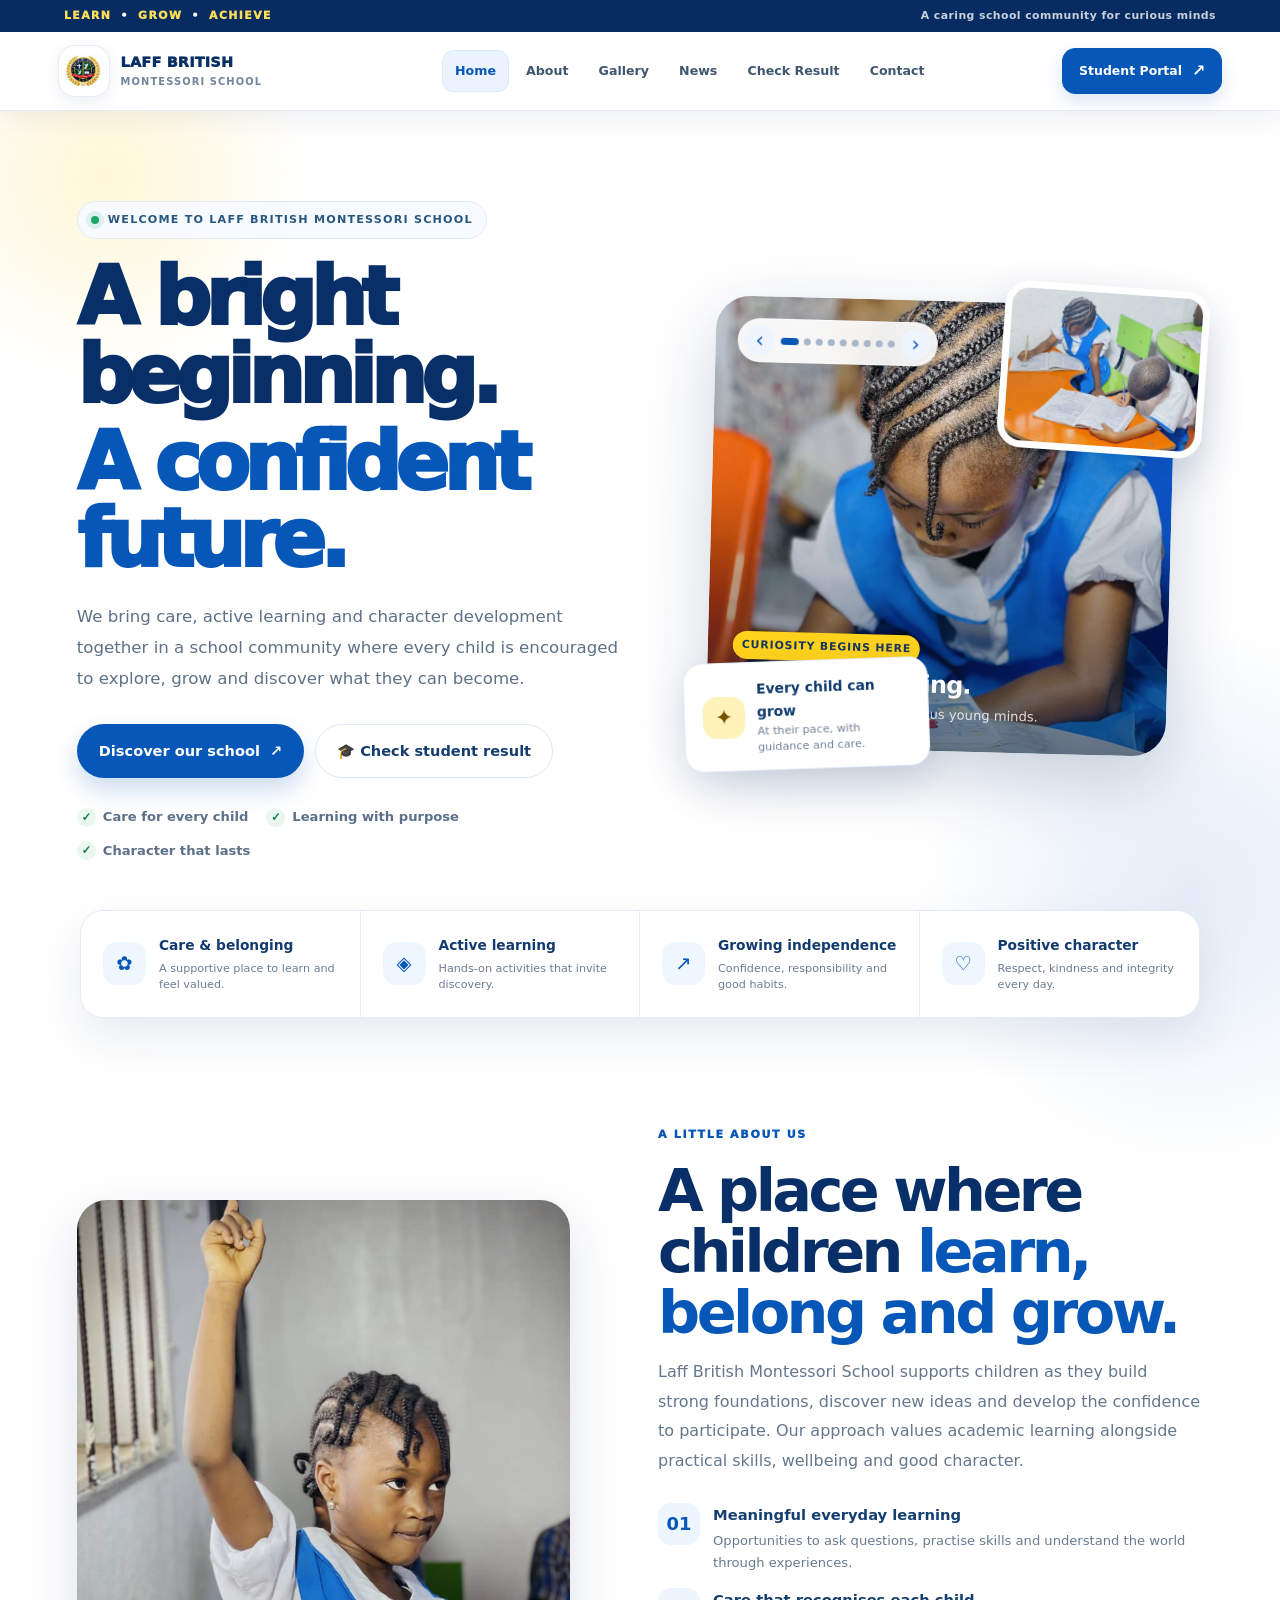
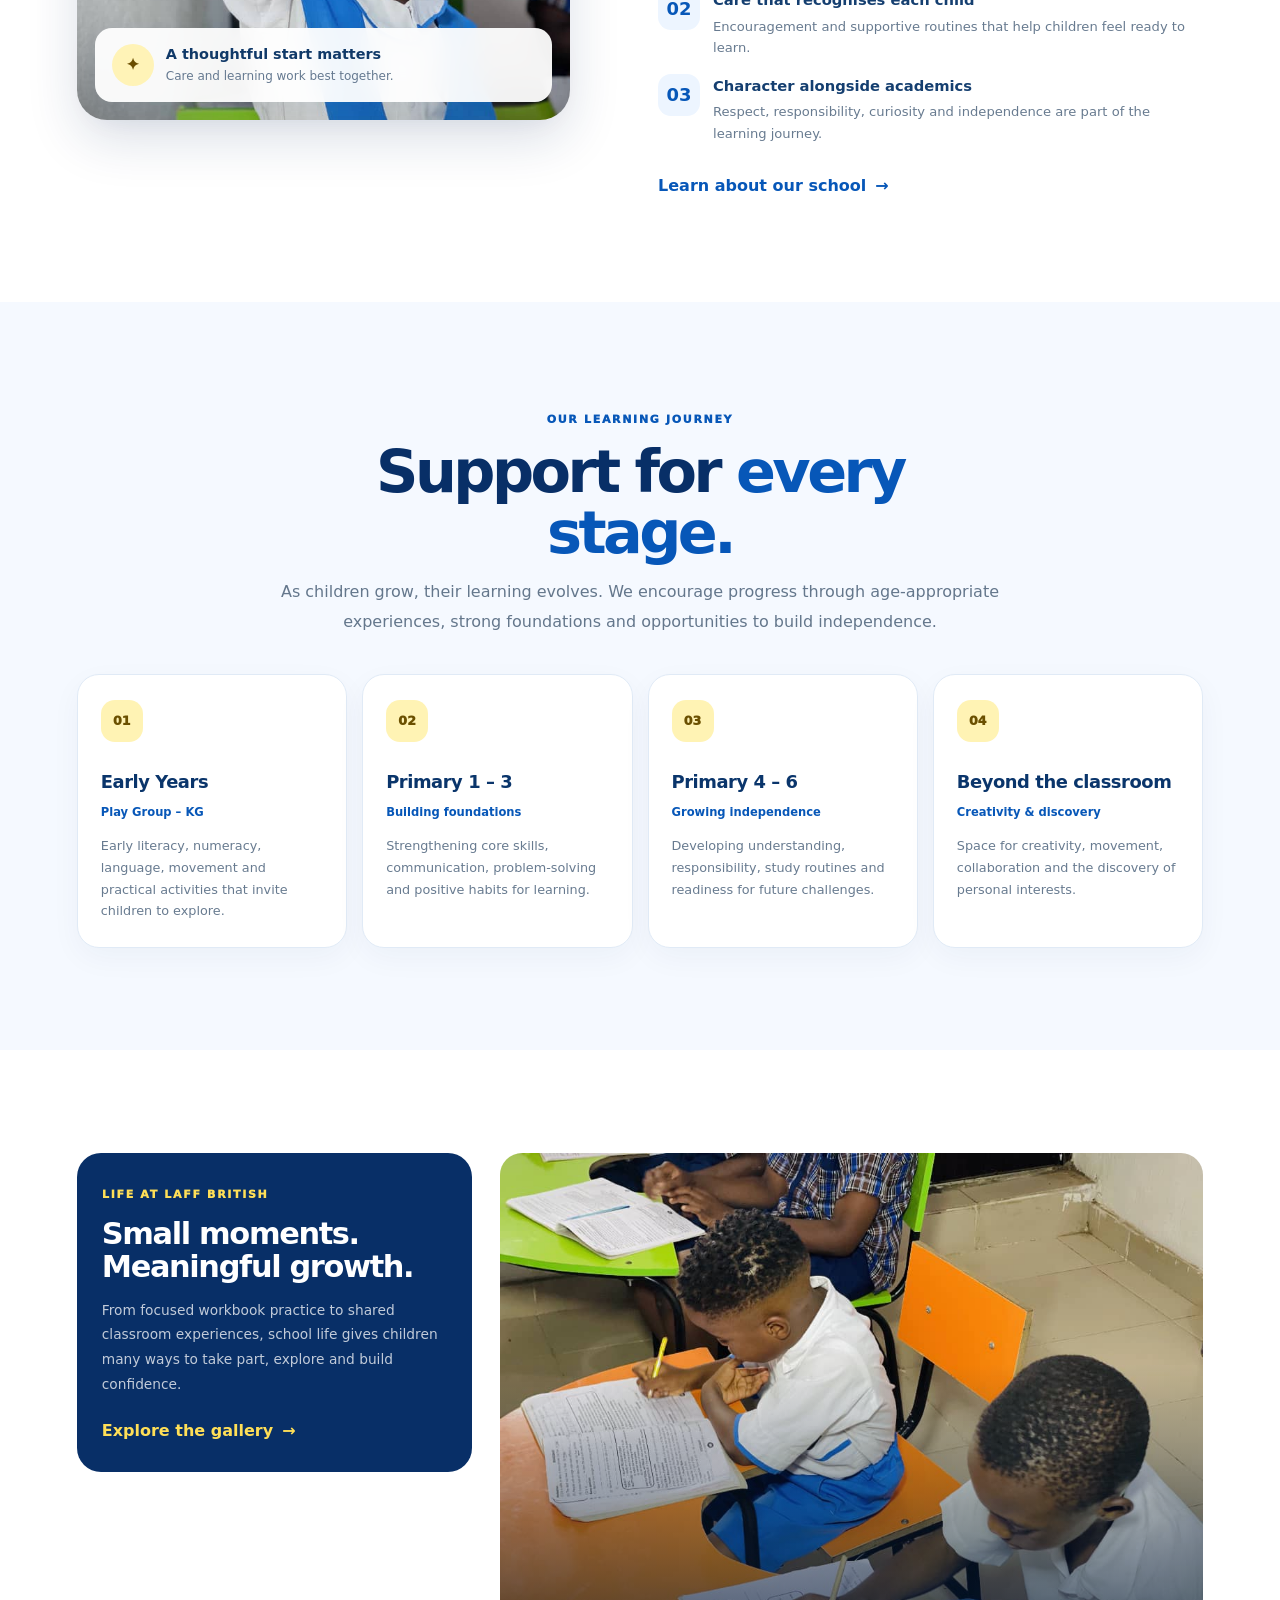
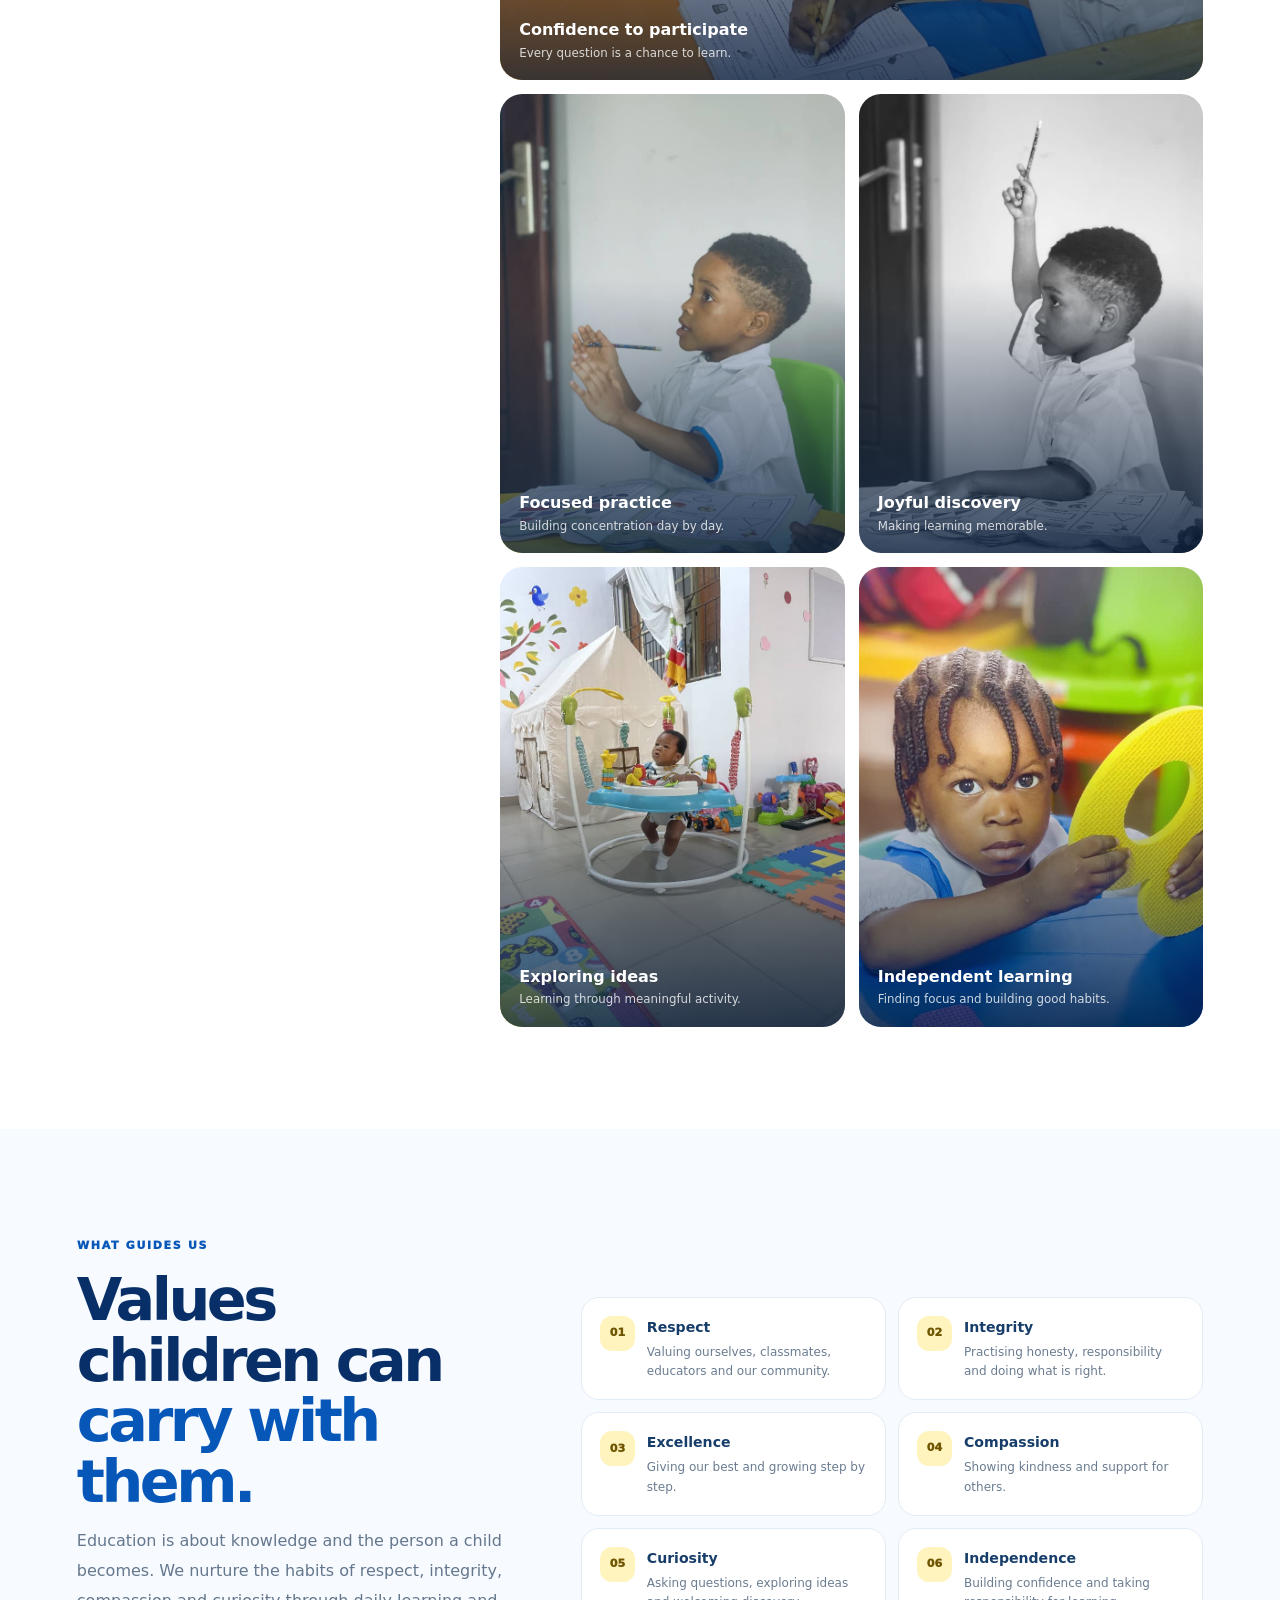
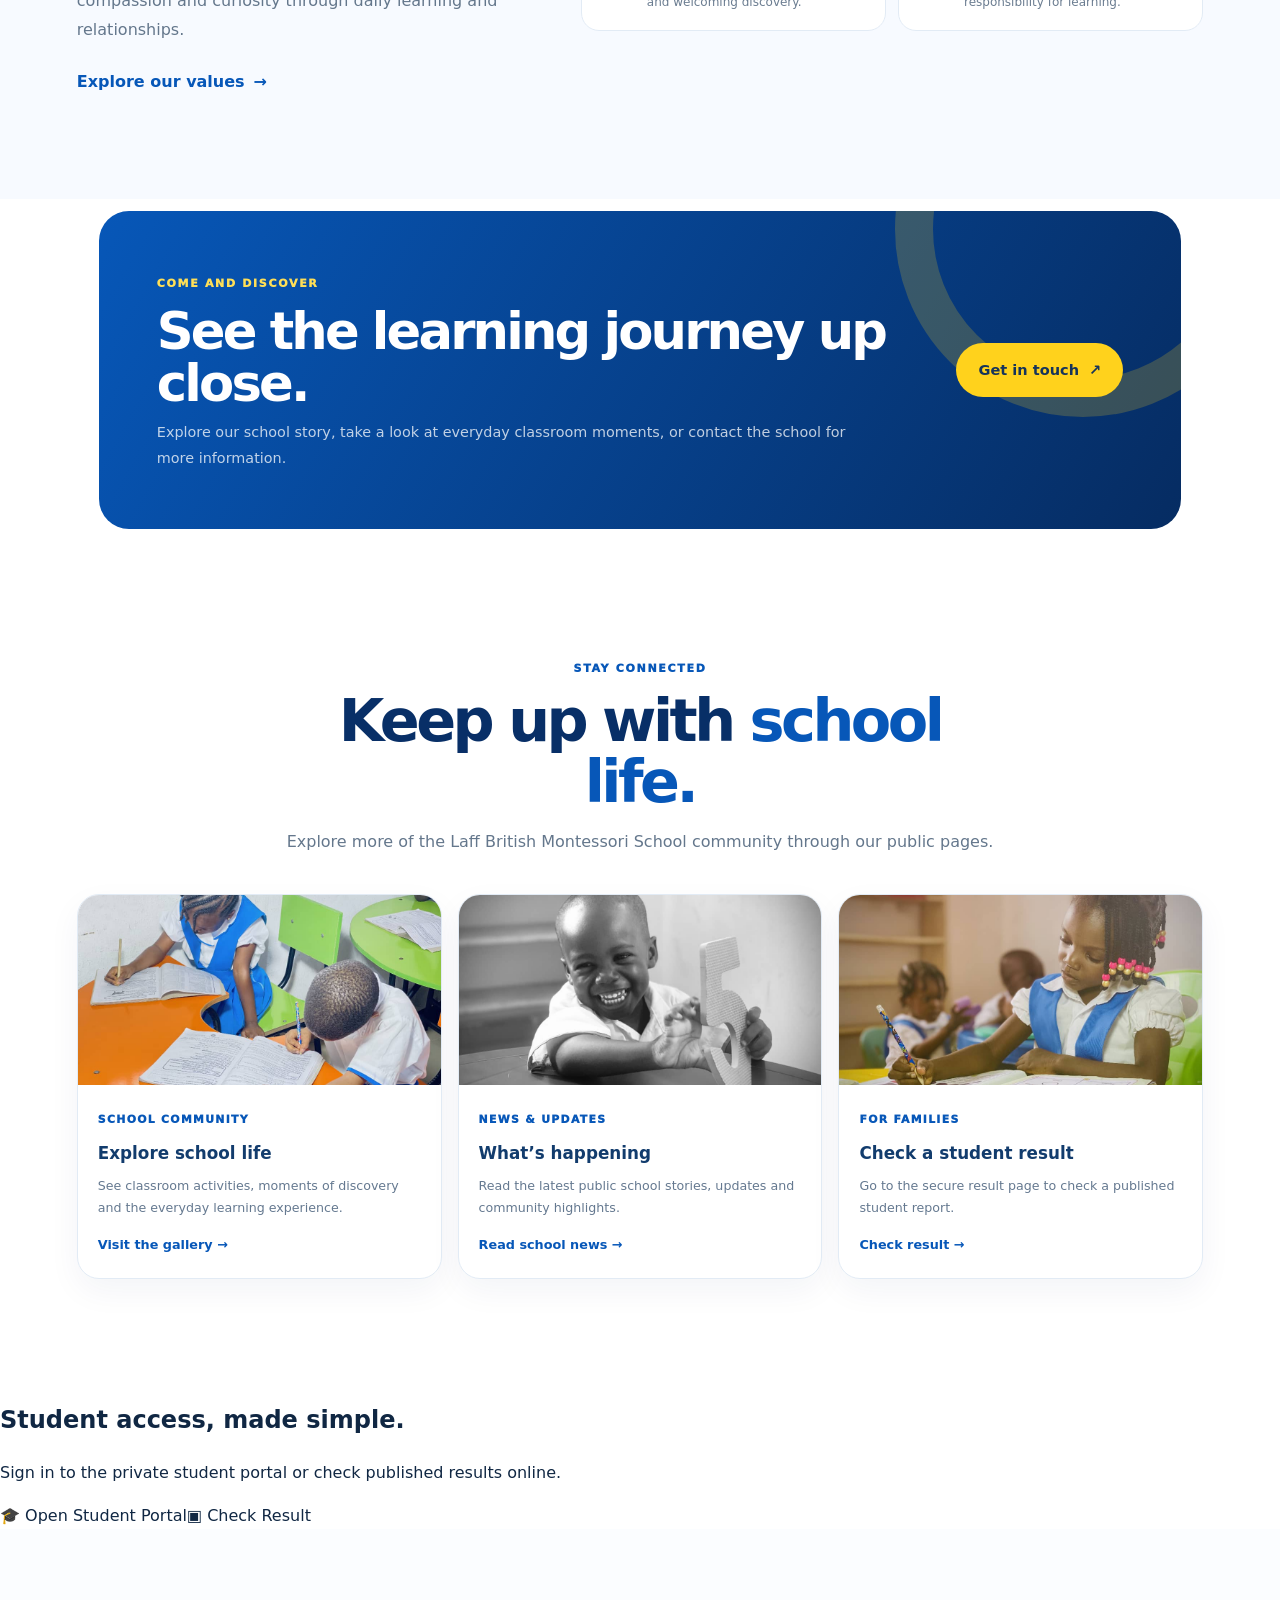
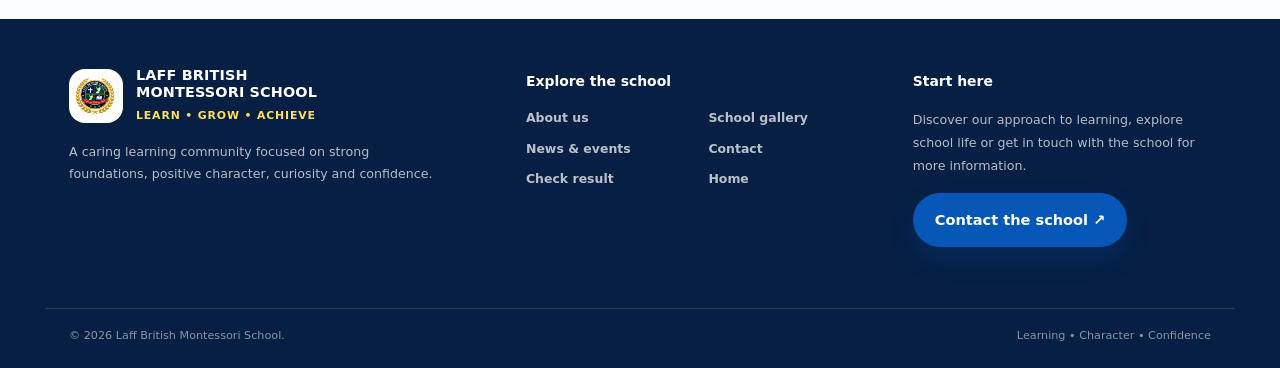
==== index.html @ 3eff1df5 "Refresh shared app cache for corrected student portal" ====
<!doctype html>
<html lang="en">
<head>
<meta charset="utf-8"><meta name="viewport" content="width=device-width,initial-scale=1">
<meta name="google-site-verification" content="RRirr8X4M1Xpte5Txh0q9OwZBIXCrxQshaDIQvreg_M" />
<meta name="description" content="Official website of Laff British Montessori School — a caring Montessori school community focused on learning, character, confidence and excellence.">
<meta name="robots" content="index,follow">
<meta name="author" content="Laff British Montessori School">
<link rel="canonical" href="https://laffbritishmontessorischool.com/">
<meta property="og:type" content="website">
<meta property="og:site_name" content="Laff British Montessori School">
<meta property="og:title" content="Laff British Montessori School | Learning, Character & Confidence">
<meta property="og:description" content="Official website of Laff British Montessori School — a caring Montessori school community focused on learning, character, confidence and excellence.">
<meta property="og:url" content="https://laffbritishmontessorischool.com/">
<meta property="og:image" content="https://laffbritishmontessorischool.com/assets/school-logo.svg">
<meta property="og:locale" content="en_NG">
<meta name="twitter:card" content="summary">
<meta name="twitter:title" content="Laff British Montessori School | Learning, Character & Confidence">
<meta name="twitter:description" content="Official website of Laff British Montessori School — a caring Montessori school community focused on learning, character, confidence and excellence.">
<meta name="twitter:image" content="https://laffbritishmontessorischool.com/assets/school-logo.svg">
<script type="application/ld+json">{"@context":"https://schema.org","@type":"WebSite","name":"Laff British Montessori School | Learning, Character & Confidence","url":"https://laffbritishmontessorischool.com/","description":"Official website of Laff British Montessori School — a caring Montessori school community focused on learning, character, confidence and excellence.","isPartOf":{"@type":"WebSite","name":"Laff British Montessori School","url":"https://laffbritishmontessorischool.com/"},"potentialAction":{"@type":"SearchAction","target":"https://laffbritishmontessorischool.com/result/","query-input":"required name=search_term_string"}}</script>
<script src="assets/seo.js?v=local-school-logo-portal-url-20261026" defer></script>

<title>LAFF | Laff British Montessori School</title>
<link rel="icon" href="/assets/school-logo.svg">
<link rel="stylesheet" href="assets/styles.css">
<link rel="stylesheet" href="assets/frontend-refresh.css?v=7">
<script src="/assets/home-hero-slider.js?v=1" defer></script>
</head>
<body>
<div id="site-loader" class="site-loader" aria-live="polite"><div class="loader-card"><div class="logo-loader"><img src="/assets/school-logo.svg" alt="Laff British Montessori School logo"></div><div class="draw-loader"><span></span><span></span><span></span></div><h2>Welcome to Laff British</h2><p id="loader-text">Preparing the school experience…</p><div class="loader-progress"><span></span></div></div></div>
<div class="school-topline"><span>LEARN <i>•</i> GROW <i>•</i> ACHIEVE</span><span>A caring school community for curious minds</span></div>

<main class="front-page">
  <section class="front-hero">
    <div class="front-hero-copy reveal">
      <span class="front-eyebrow">Welcome to Laff British Montessori School</span>
      <h1>A bright beginning.<em>A confident future.</em></h1>
      <p>We bring care, active learning and character development together in a school community where every child is encouraged to explore, grow and discover what they can become.</p>
      <div class="front-hero-actions"><a class="front-btn front-btn-primary" href="/about/">Discover our school <span aria-hidden="true">↗</span></a><a class="front-btn front-btn-light" href="/result/">🎓 Check student result</a></div>
      <div class="front-hero-note"><span>Care for every child</span><span>Learning with purpose</span><span>Character that lasts</span></div>
    </div>
    <div class="front-hero-art reveal" aria-label="Scenes from school life">
      <div class="front-photo-main"><img src="assets/gallery/school-01.jpg" alt="Young learner exploring a textured number during a hands-on learning activity" fetchpriority="high"><div class="front-photo-label"><span>Curiosity begins here</span><strong>Learning by doing.<br>Growing with confidence.</strong><small>Practical experiences for curious young minds.</small></div></div>
      <div class="front-photo-small"><img src="assets/gallery/school-09.jpg" alt="Two learners studying side by side" loading="lazy"></div>
      <div class="front-floating-note"><span class="front-floating-icon" aria-hidden="true">✦</span><div><strong>Every child can grow</strong><small>At their pace, with guidance and care.</small></div></div>
    </div>
  </section>

  <section class="front-quick-strip" aria-label="What matters at our school">
    <article class="front-quick-item"><span class="front-quick-icon" aria-hidden="true">✿</span><div><strong>Care & belonging</strong><small>A supportive place to learn and feel valued.</small></div></article>
    <article class="front-quick-item"><span class="front-quick-icon" aria-hidden="true">◈</span><div><strong>Active learning</strong><small>Hands-on activities that invite discovery.</small></div></article>
    <article class="front-quick-item"><span class="front-quick-icon" aria-hidden="true">↗</span><div><strong>Growing independence</strong><small>Confidence, responsibility and good habits.</small></div></article>
    <article class="front-quick-item"><span class="front-quick-icon" aria-hidden="true">♡</span><div><strong>Positive character</strong><small>Respect, kindness and integrity every day.</small></div></article>
  </section>

  <section class="front-section">
    <div class="front-section-inner front-about-layout">
      <div class="front-about-photo reveal"><img src="assets/gallery/school-02.jpg" alt="A calm and comfortable early-years setting" loading="lazy"><div class="front-photo-caption"><span class="round">✦</span><div><strong>A thoughtful start matters</strong><small>Care and learning work best together.</small></div></div></div>
      <div class="front-about-copy reveal"><span class="front-kicker">A little about us</span><h2>A place where children <em>learn, belong and grow.</em></h2><p>Laff British Montessori School supports children as they build strong foundations, discover new ideas and develop the confidence to participate. Our approach values academic learning alongside practical skills, wellbeing and good character.</p>
        <div class="front-feature-list">
          <article class="front-feature"><span class="front-feature-icon" aria-hidden="true">01</span><div><strong>Meaningful everyday learning</strong><p>Opportunities to ask questions, practise skills and understand the world through experiences.</p></div></article>
          <article class="front-feature"><span class="front-feature-icon" aria-hidden="true">02</span><div><strong>Care that recognises each child</strong><p>Encouragement and supportive routines that help children feel ready to learn.</p></div></article>
          <article class="front-feature"><span class="front-feature-icon" aria-hidden="true">03</span><div><strong>Character alongside academics</strong><p>Respect, responsibility, curiosity and independence are part of the learning journey.</p></div></article>
        </div>
        <a class="front-inline-link" href="/about/">Learn about our school <span aria-hidden="true">→</span></a>
      </div>
    </div>
  </section>

  <section class="front-section front-stages">
    <div class="front-section-inner">
      <div class="front-section-heading reveal"><span class="front-kicker">Our learning journey</span><h2>Support for <em>every stage.</em></h2><p>As children grow, their learning evolves. We encourage progress through age-appropriate experiences, strong foundations and opportunities to build independence.</p></div>
      <div class="front-stage-grid">
        <article class="front-stage-card reveal"><span class="front-stage-number">01</span><h3>Early Years</h3><small>Play Group – KG</small><p>Early literacy, numeracy, language, movement and practical activities that invite children to explore.</p></article>
        <article class="front-stage-card reveal"><span class="front-stage-number">02</span><h3>Primary 1 – 3</h3><small>Building foundations</small><p>Strengthening core skills, communication, problem-solving and positive habits for learning.</p></article>
        <article class="front-stage-card reveal"><span class="front-stage-number">03</span><h3>Primary 4 – 6</h3><small>Growing independence</small><p>Developing understanding, responsibility, study routines and readiness for future challenges.</p></article>
        <article class="front-stage-card reveal"><span class="front-stage-number">04</span><h3>Beyond the classroom</h3><small>Creativity & discovery</small><p>Space for creativity, movement, collaboration and the discovery of personal interests.</p></article>
      </div>
    </div>
  </section>

  <section class="front-section">
    <div class="front-section-inner front-life-layout">
      <div class="front-life-intro reveal"><span class="front-kicker">Life at Laff British</span><h3>Small moments.<br>Meaningful growth.</h3><p>From focused workbook practice to shared classroom experiences, school life gives children many ways to take part, explore and build confidence.</p><a class="front-inline-link" href="/gallery/">Explore the gallery <span aria-hidden="true">→</span></a></div>
      <div class="front-life-grid">
        <figure class="front-life-card wide reveal"><img src="assets/gallery/school-03.jpg" alt="Learner raising a hand and taking part in class" loading="lazy"><figcaption class="front-life-caption"><strong>Confidence to participate</strong><span>Every question is a chance to learn.</span></figcaption></figure>
        <figure class="front-life-card reveal"><img src="assets/gallery/school-05.jpg" alt="Pupil working carefully in a workbook" loading="lazy"><figcaption class="front-life-caption"><strong>Focused practice</strong><span>Building concentration day by day.</span></figcaption></figure>
        <figure class="front-life-card reveal"><img src="assets/gallery/school-06.jpg" alt="Smiling learner holding a textured number" loading="lazy"><figcaption class="front-life-caption"><strong>Joyful discovery</strong><span>Making learning memorable.</span></figcaption></figure>
        <figure class="front-life-card reveal"><img src="assets/gallery/school-04.jpg" alt="Child exploring colourful early-years learning materials" loading="lazy"><figcaption class="front-life-caption"><strong>Exploring ideas</strong><span>Learning through meaningful activity.</span></figcaption></figure>
        <figure class="front-life-card reveal"><img src="assets/gallery/school-10.jpg" alt="Young learner reading and practising independently" loading="lazy"><figcaption class="front-life-caption"><strong>Independent learning</strong><span>Finding focus and building good habits.</span></figcaption></figure>
      </div>
    </div>
  </section>

  <section class="front-section front-values">
    <div class="front-section-inner front-values-layout">
      <div class="front-values-copy reveal"><span class="front-kicker">What guides us</span><h2>Values children can <em>carry with them.</em></h2><p>Education is about knowledge and the person a child becomes. We nurture the habits of respect, integrity, compassion and curiosity through daily learning and relationships.</p><p style="margin-top:22px"><a class="front-inline-link" href="/about/">Explore our values <span aria-hidden="true">→</span></a></p></div>
      <div class="front-value-grid">
        <article class="front-value-card reveal"><span class="front-value-number">01</span><div><strong>Respect</strong><p>Valuing ourselves, classmates, educators and our community.</p></div></article>
        <article class="front-value-card reveal"><span class="front-value-number">02</span><div><strong>Integrity</strong><p>Practising honesty, responsibility and doing what is right.</p></div></article>
        <article class="front-value-card reveal"><span class="front-value-number">03</span><div><strong>Excellence</strong><p>Giving our best and growing step by step.</p></div></article>
        <article class="front-value-card reveal"><span class="front-value-number">04</span><div><strong>Compassion</strong><p>Showing kindness and support for others.</p></div></article>
        <article class="front-value-card reveal"><span class="front-value-number">05</span><div><strong>Curiosity</strong><p>Asking questions, exploring ideas and welcoming discovery.</p></div></article>
        <article class="front-value-card reveal"><span class="front-value-number">06</span><div><strong>Independence</strong><p>Building confidence and taking responsibility for learning.</p></div></article>
      </div>
    </div>
  </section>

  <section class="front-section" style="padding-top:12px;padding-bottom:22px">
    <div class="front-banner reveal"><div><span class="front-kicker">Come and discover</span><h2>See the learning journey up close.</h2><p>Explore our school story, take a look at everyday classroom moments, or contact the school for more information.</p></div><a class="front-btn" href="/contact/">Get in touch <span aria-hidden="true">↗</span></a></div>
  </section>

  <section class="front-section">
    <div class="front-section-inner"><div class="front-section-heading reveal"><span class="front-kicker">Stay connected</span><h2>Keep up with <em>school life.</em></h2><p>Explore more of the Laff British Montessori School community through our public pages.</p></div>
      <div class="front-update-grid">
        <article class="front-update-card reveal"><img src="assets/gallery/school-09.jpg" alt="Learners working alongside each other" loading="lazy"><div class="front-update-body"><span class="front-update-tag">School community</span><h3>Explore school life</h3><p>See classroom activities, moments of discovery and the everyday learning experience.</p><a href="/gallery/">Visit the gallery →</a></div></article>
        <article class="front-update-card reveal"><img src="assets/gallery/school-07.jpg" alt="Child joining a classroom discussion" loading="lazy"><div class="front-update-body"><span class="front-update-tag">News & updates</span><h3>What’s happening</h3><p>Read the latest public school stories, updates and community highlights.</p><a href="/news/">Read school news →</a></div></article>
        <article class="front-update-card reveal"><img src="assets/gallery/school-11.jpg" alt="Child confidently participating in class" loading="lazy"><div class="front-update-body"><span class="front-update-tag">For families</span><h3>Check a student result</h3><p>Go to the secure result page to check a published student report.</p><a href="/result/">Check result →</a></div></article>
      </div>
    </div>
  </section>
</main>
<footer class="front-footer">
  <div class="front-footer-main">
    <div><div class="front-footer-brand"><img src="/assets/school-logo.svg" alt=""><div><strong>LAFF BRITISH<br>MONTESSORI SCHOOL</strong><small>LEARN • GROW • ACHIEVE</small></div></div><p>A caring learning community focused on strong foundations, positive character, curiosity and confidence.</p></div>
    <div><h3>Explore the school</h3><nav class="front-footer-links" aria-label="Footer navigation"><a href="/about/">About us</a><a href="/gallery/">School gallery</a><a href="/news/">News & events</a><a href="/contact/">Contact</a><a href="/result/">Check result</a><a href="/">Home</a></nav></div>
    <div><h3>Start here</h3><p>Discover our approach to learning, explore school life or get in touch with the school for more information.</p><a class="front-btn front-btn-primary" href="/contact/" style="margin-top:16px">Contact the school ↗</a></div>
  </div>
  <div class="front-footer-bottom"><span>© <span id="year"></span> Laff British Montessori School.</span><span>Learning • Character • Confidence</span></div>
</footer>
<script src="assets/app.js?v=portal-login-20261026-2"></script>
</body>
---- assets/styles.css ----
:root{--blue:#0b5ed7;--yellow:#f4c20d;--ink:#10213a;--muted:#65748b;--paper:#f7f9fc;--white:#fff;--line:#e6ebf2}*{box-sizing:border-box}html{scroll-behavior:smooth}body{margin:0;font-family:Inter,ui-sans-serif,system-ui,-apple-system,BlinkMacSystemFont,"Segoe UI",sans-serif;color:var(--ink);background:var(--paper);line-height:1.65}a{color:inherit;text-decoration:none}.site-header{position:sticky;top:0;z-index:20;display:flex;align-items:center;justify-content:space-between;padding:14px clamp(18px,5vw,70px);background:rgba(255,255,255,.9);backdrop-filter:blur(18px);border-bottom:1px solid rgba(230,235,242,.8)}.brand{display:flex;align-items:center;gap:12px;font-weight:850}.brand img{width:48px;height:48px;border-radius:50%;object-fit:cover;box-shadow:0 6px 20px #0b5ed733}.site-nav{display:flex;gap:25px;font-weight:650}.site-nav a{position:relative;padding:8px 2px}.site-nav a:after{content:"";position:absolute;left:0;right:100%;bottom:0;height:2px;background:var(--blue);transition:.3s}.site-nav a:hover:after,.site-nav a.active:after{right:0}.menu-toggle{display:none;border:0;background:none;font-size:25px}.hero{min-height:78vh;display:grid;grid-template-columns:1.02fr .98fr;gap:55px;align-items:center;padding:85px clamp(20px,7vw,105px);background:linear-gradient(135deg,#fff 0%,#f2f8ff 60%,#fff8d9 100%)}.home-hero{min-height:82vh}.eyebrow{display:inline-block;text-transform:uppercase;letter-spacing:.16em;font-size:.72rem;font-weight:850;color:var(--blue);margin-bottom:10px}.hero h1,.page-hero h1{font-size:clamp(2.8rem,6vw,6rem);line-height:.98;letter-spacing:-.055em;margin:8px 0 24px}.hero h1 em,.page-hero h1 em,.section-heading em,.statement em,.visual-feature-copy em,.banner-copy em,.cta-section em{font-style:normal;color:var(--blue)}.hero p,.page-hero p{max-width:680px;color:var(--muted);font-size:1.08rem}.hero-actions{display:flex;gap:12px;flex-wrap:wrap;margin-top:30px}.btn{padding:13px 20px;border-radius:14px;font-weight:800;border:1px solid var(--line);transition:.25s}.btn:hover{transform:translateY(-3px)}.btn.primary{background:var(--blue);color:#fff;box-shadow:0 12px 25px #0b5ed733}.btn.ghost{background:#fff}.hero-mini-points{display:flex;flex-wrap:wrap;gap:9px;margin-top:28px}.hero-mini-points span{background:#fff;border:1px solid var(--line);border-radius:999px;padding:7px 11px;font-size:.78rem;color:#4c6079}.hero-visual{min-height:500px;border-radius:36px;display:grid;place-items:center;position:relative;overflow:hidden;background:linear-gradient(145deg,#0b5ed7,#0a469f);box-shadow:0 35px 70px #0c39702b}.skeleton-image{position:relative;overflow:hidden;background:linear-gradient(135deg,#e4ecf7,#f8fbff 48%,#fff1ad);color:#637891}.skeleton-hero{position:absolute;inset:0}.skeleton-shimmer{position:absolute;inset:-50%;background:linear-gradient(110deg,transparent 35%,#ffffff99 50%,transparent 65%);animation:shimmer 2s linear infinite}.skeleton-content{position:absolute;inset:0;display:grid;place-items:center;align-content:center;gap:7px;text-align:center;padding:30px}.skeleton-content strong{font-size:1.15rem}.skeleton-content span{font-size:.82rem;color:#6e7e91}.skeleton-logo{width:105px;height:105px;border-radius:50%;padding:5px;background:#fff;box-shadow:0 18px 45px #12345b22}.skeleton-logo img{width:100%;height:100%;border-radius:50%;object-fit:cover}.skeleton-photo-icon{font-size:2rem;color:var(--blue)}.image-generating{position:absolute;inset:0;display:grid;place-items:center;align-content:center;gap:5px;color:#fff;font-weight:850;letter-spacing:.02em;background:radial-gradient(circle,#ffffff1b,transparent 45%);z-index:4}.image-generating .scan{position:absolute;left:0;right:0;height:2px;background:#fff;box-shadow:0 0 25px #fff;animation:scan 1.35s infinite}.image-generating .generating-ring{width:54px;height:54px;border:2px solid #fff6;border-top-color:#fff;border-radius:50%;animation:spin 1s linear infinite}.image-generating small{font-size:.72rem;font-weight:600;opacity:.8}.image-stage:before{content:"";position:absolute;inset:22px;border:2px solid #fff5;border-radius:25px;clip-path:inset(0 100% 100% 0);animation:draw 2s infinite;z-index:5}.trust-strip{display:grid;grid-template-columns:repeat(4,1fr);margin:0 clamp(20px,7vw,100px);transform:translateY(-35px);position:relative;z-index:3;background:#fff;border:1px solid var(--line);border-radius:24px;box-shadow:0 20px 55px #10213a12;overflow:hidden}.trust-strip div{padding:24px;border-right:1px solid var(--line)}.trust-strip div:last-child{border-right:0}.trust-strip strong,.trust-strip span{display:block}.trust-strip strong{font-size:1.05rem}.trust-strip span{font-size:.8rem;color:var(--muted)}.section{padding:105px clamp(20px,7vw,100px)}.section-heading{max-width:760px;margin-bottom:40px}.section-heading.wide{max-width:900px}.section-heading h2,.statement h2{font-size:clamp(2rem,4vw,4rem);line-height:1.05;letter-spacing:-.04em;margin:0 0 14px}.section-heading p{color:var(--muted);font-size:1.02rem}.intro-grid,.values-grid,.vision-grid{display:grid;grid-template-columns:repeat(3,1fr);gap:18px}.intro-grid article{background:#fff;border:1px solid var(--line);border-radius:24px;padding:30px;min-height:250px;box-shadow:0 12px 30px #142c4d08;transition:.35s}.intro-grid article:hover,.value-card:hover,.vision-grid article:hover{transform:translateY(-6px);box-shadow:0 20px 45px #142c4d14}.number{font-size:.75rem;color:var(--yellow);font-weight:900;letter-spacing:.12em}.intro-grid h3,.value-card h3,.vision-grid h3{font-size:1.35rem;margin:12px 0 8px}.intro-grid p,.value-card p,.vision-grid p{color:var(--muted)}.visual-feature{display:grid;grid-template-columns:1fr 1fr;gap:70px;align-items:center;padding:50px clamp(20px,7vw,100px) 110px}.feature-image{height:560px;border-radius:34px;box-shadow:0 30px 60px #10213a16}.visual-feature-copy{max-width:650px}.visual-feature-copy h2{font-size:clamp(2.2rem,4.5vw,4.3rem);line-height:1.03;letter-spacing:-.045em;margin:5px 0 20px}.visual-feature-copy p{color:var(--muted);font-size:1.05rem}.check-list{display:grid;gap:11px;margin:28px 0}.check-list span{padding:12px 14px;border-radius:13px;background:#fff;border:1px solid var(--line);font-weight:700;font-size:.9rem}.text-link{color:var(--blue);font-weight:850}.values-grid{grid-template-columns:repeat(3,1fr)}.value-card{background:#fff;border:1px solid var(--line);border-radius:24px;padding:28px;min-height:230px;transition:.35s}.value-icon{width:48px;height:48px;border-radius:15px;display:grid;place-items:center;background:#edf5ff;color:var(--blue);font-size:1.4rem;font-weight:900}.statement{margin:30px clamp(20px,7vw,100px) 95px;padding:50px;border-radius:32px;background:var(--ink);color:#fff;display:flex;align-items:center;gap:38px;box-shadow:0 30px 70px #10213a20}.statement img{width:105px;height:105px;border-radius:50%;background:#fff;padding:4px}.statement p{color:#d6dfeb;max-width:750px}.split-section{display:grid;grid-template-columns:1fr 1fr;gap:75px;align-items:center}.split-copy{max-width:650px}.split-copy h2{font-size:clamp(2.2rem,4vw,4rem);line-height:1.04;letter-spacing:-.04em;margin:5px 0 20px}.split-copy p{color:var(--muted);font-size:1.03rem}.split-visual{height:500px;border-radius:32px;box-shadow:0 25px 60px #10213a16}.journey-line{display:grid;grid-template-columns:repeat(4,1fr);gap:18px;position:relative}.journey-line:before{content:"";position:absolute;top:28px;left:8%;right:8%;height:2px;background:#d9e4f2}.journey-line article{position:relative;background:#fff;border:1px solid var(--line);border-radius:24px;padding:65px 25px 28px;z-index:1}.journey-line article>span{position:absolute;top:15px;left:20px;width:32px;height:32px;border-radius:50%;display:grid;place-items:center;background:var(--yellow);font-size:.72rem;font-weight:900}.journey-line h3{margin:5px 0}.journey-line p{color:var(--muted);font-size:.9rem}.image-banner{margin:30px clamp(20px,7vw,100px) 100px;border-radius:34px;overflow:hidden;background:var(--blue);color:#fff;display:grid;grid-template-columns:1fr 1fr;box-shadow:0 30px 65px #0b5ed72b}.banner-image{min-height:500px}.banner-copy{padding:65px}.banner-copy h2{font-size:clamp(2.2rem,4vw,4rem);line-height:1.03;letter-spacing:-.04em;margin:5px 0 20px}.banner-copy em{color:var(--yellow)}.banner-copy p{color:#dceaff}.btn.light{background:#fff;color:var(--ink)}.vision-grid{grid-template-columns:repeat(4,1fr)}.vision-grid article{background:#fff;border:1px solid var(--line);border-radius:22px;padding:25px;transition:.35s}.vision-grid h3{color:var(--blue)}.home-feature-grid{margin-top:15px}.feature-grid{display:grid;grid-template-columns:1.25fr 1fr;grid-template-rows:280px 280px;gap:18px}.feature-card{border-radius:26px;overflow:hidden;background:#fff;position:relative;display:flex;flex-direction:column;justify-content:end;box-shadow:0 12px 35px #142c4d0d;transition:.4s}.feature-card:hover{transform:translateY(-7px);box-shadow:0 22px 50px #142c4d1b}.feature-card.tall{grid-row:span 2}.feature-card>div:last-child{padding:18px}.feature-card span{color:var(--blue);font-size:.72rem;text-transform:uppercase;letter-spacing:.12em;font-weight:850}.feature-card h3{margin:2px 0;font-size:1.4rem}.feature-card p{margin:3px 0;color:var(--muted);font-size:.88rem}.card-image{height:100%;min-height:0}.cta-section{margin:0 clamp(20px,7vw,100px) 100px;padding:85px 40px;text-align:center;border-radius:34px;background:linear-gradient(135deg,#fff,#edf5ff);border:1px solid var(--line)}.cta-section h2{font-size:clamp(2.3rem,5vw,5rem);line-height:1;letter-spacing:-.05em;max-width:850px;margin:8px auto 20px}.cta-section p{max-width:650px;margin:auto;color:var(--muted)}.cta-section .hero-actions{justify-content:center}.page{padding:0 clamp(20px,7vw,100px) 80px}.page-hero{padding:60px 0 55px;border-bottom:1px solid var(--line)}.content-grid,.contact-grid{display:grid;grid-template-columns:repeat(3,1fr);gap:18px;margin-top:40px}.content-card{background:#fff;border:1px solid var(--line);padding:28px;border-radius:24px;min-height:220px;box-shadow:0 12px 30px #142c4d08}.content-card .number{font-size:.8rem;color:var(--yellow);font-weight:900}.content-card h2{margin:10px 0}.content-card p{color:var(--muted)}.gallery-grid{display:grid;grid-template-columns:repeat(2,1fr);gap:20px;margin-top:40px}.gallery-item{margin:0;background:#fff;border-radius:24px;overflow:hidden;box-shadow:0 15px 35px #142c4d0c}.gallery-item.featured{grid-column:span 2}.photo-loader{height:340px;position:relative;display:grid;place-items:center;background:linear-gradient(135deg,#dceaff,#fff2a8);overflow:hidden}.gallery-item:not(.featured) .photo-loader{height:270px}.photo-loader img{width:100%;height:100%;object-fit:cover;opacity:.92}.photo-loader span{position:absolute;padding:8px 13px;border-radius:999px;background:#10213acc;color:#fff;font-size:.75rem;font-weight:800;animation:pulse 1.4s infinite}.gallery-item figcaption{padding:17px 20px;font-weight:800}.news-list{display:grid;gap:20px;margin-top:40px}.news-card{display:grid;grid-template-columns:280px 1fr;background:#fff;border:1px solid var(--line);border-radius:24px;overflow:hidden}.news-image{min-height:240px}.news-card>div:last-child{padding:28px}.news-card h2{font-size:1.7rem;line-height:1.15;margin:6px 0 10px}.news-card p{color:var(--muted)}.news-card a{color:var(--blue);font-weight:800}footer{padding:40px clamp(20px,7vw,100px);background:#08182e;color:#d8e2ef;display:flex;justify-content:space-between;gap:25px;flex-wrap:wrap}footer strong{color:#fff}footer p{margin:4px 0}.footer-links{display:flex;gap:18px;flex-wrap:wrap}.footer-links a:hover{color:#fff}.site-loader{position:fixed;inset:0;z-index:100;background:#fff;display:grid;place-items:center;transition:opacity .5s,visibility .5s}.site-loader.done{opacity:0;visibility:hidden}.loader-card{text-align:center;width:min(390px,88vw)}.logo-loader{width:85px;height:85px;margin:auto;border-radius:50%;padding:5px;background:#fff;box-shadow:0 0 0 1px var(--line),0 18px 50px #0b5ed733;animation:float 2s ease-in-out infinite}.logo-loader img{width:100%;height:100%;border-radius:50%;object-fit:cover}.draw-loader{height:42px;margin:20px auto 10px;display:flex;justify-content:center;gap:7px}.draw-loader span{width:8px;height:8px;border-radius:50%;background:var(--blue);animation:bounce .9s infinite}.draw-loader span:nth-child(2){animation-delay:.15s}.draw-loader span:nth-child(3){animation-delay:.3s}.loader-card h2{font-size:1.15rem;margin:10px 0 2px}.loader-card p{margin:0;color:var(--muted);font-size:.9rem}.loader-progress{height:4px;background:#e9eef5;border-radius:10px;margin-top:18px;overflow:hidden}.loader-progress span{display:block;width:45%;height:100%;background:linear-gradient(90deg,var(--blue),var(--yellow));animation:progress 1.6s infinite}.reveal{animation:rise .9s both}@keyframes rise{from{opacity:0;transform:translateY(28px)}to{opacity:1;transform:none}}@keyframes scan{0%{top:-5%}100%{top:105%}}@keyframes float{50%{transform:translateY(-8px)}}@keyframes bounce{0%,100%{transform:translateY(0);opacity:.45}50%{transform:translateY(-8px);opacity:1}}@keyframes progress{0%{transform:translateX(-120%)}100%{transform:translateX(280%)}}@keyframes pulse{50%{opacity:.45}}@keyframes draw{0%{clip-path:inset(0 100% 100% 0)}45%{clip-path:inset(0 0 0 0)}100%{clip-path:inset(100% 0 0 100%)}}@keyframes shimmer{0%{transform:translateX(-35%) rotate(0)}100%{transform:translateX(35%) rotate(0)}}@keyframes spin{to{transform:rotate(360deg)}}.result-layout{display:grid;grid-template-columns:1.1fr .9fr;gap:24px;margin:45px 0}.result-card{background:#fff;border:1px solid var(--line);border-radius:28px;padding:32px;box-shadow:0 18px 45px #142c4d0c}.result-card-head{display:flex;align-items:center;gap:16px;margin-bottom:24px}.result-mark{width:48px;height:48px;border-radius:15px;display:grid;place-items:center;background:#edf5ff;color:var(--blue);font-weight:900;font-size:1.3rem}.result-card h2{margin:0;font-size:1.8rem}.result-form-card form{display:grid;gap:17px}.result-form-card label{display:grid;gap:7px;font-size:.83rem;font-weight:800}.result-form-card input,.result-form-card select{width:100%;padding:13px 14px;border:1px solid var(--line);border-radius:13px;background:#fbfcfe;color:var(--ink);font:inherit;outline:0;transition:.2s}.result-form-card input:focus,.result-form-card select:focus{border-color:var(--blue);box-shadow:0 0 0 4px #0b5ed712}.result-two{display:grid;grid-template-columns:1fr 1fr;gap:14px}.result-submit{display:flex;justify-content:center;align-items:center;gap:10px;margin-top:5px;cursor:pointer}.result-submit:disabled{opacity:.75;cursor:wait;transform:none}.button-spinner{display:none;width:15px;height:15px;border:2px solid #ffffff66;border-top-color:#fff;border-radius:50%;animation:spin .7s linear infinite}.result-submit.loading .button-spinner{display:block}.result-message{min-height:24px;margin:0;font-size:.85rem;font-weight:750}.result-message.error{color:#b42318}.result-message.success{color:#087443}.result-message.loading{color:var(--blue)}.result-info-card{background:linear-gradient(145deg,#10213a,#0b5ed7);color:#fff}.result-info-card .eyebrow{color:var(--yellow)}.result-info-card h2{font-size:clamp(1.8rem,3vw,2.8rem);line-height:1.05;margin-bottom:25px}.result-info-list{display:grid;gap:13px}.result-info-list div{display:flex;gap:13px;align-items:flex-start;padding:13px;border:1px solid #ffffff24;border-radius:15px;background:#ffffff0c}.result-info-list strong{width:27px;height:27px;flex:0 0 27px;border-radius:50%;display:grid;place-items:center;background:var(--yellow);color:var(--ink);font-size:.75rem}.result-info-list span{font-size:.87rem;color:#e3ecf7}.result-help{margin-top:25px;padding-top:20px;border-top:1px solid #ffffff24}.result-help p{color:#d7e3f1;font-size:.86rem}.result-help .text-link{color:#fff}.result-output{margin:10px 0 100px;background:#fff;border:1px solid var(--line);border-radius:28px;padding:32px;box-shadow:0 20px 55px #142c4d0d}.result-output-head{display:flex;justify-content:space-between;align-items:flex-start;gap:20px;margin-bottom:25px}.result-output h2{font-size:clamp(2rem,4vw,3.5rem);line-height:1;margin:4px 0 8px}.result-output-head p{color:var(--muted);margin:0}.result-summary{display:grid;grid-template-columns:repeat(3,1fr);gap:12px;margin-bottom:25px}.result-summary div{padding:18px;border-radius:16px;background:#f6f9fd;border:1px solid var(--line)}.result-summary span{display:block;color:var(--muted);font-size:.75rem;text-transform:uppercase;letter-spacing:.1em}.result-summary strong{display:block;font-size:1.5rem;margin-top:2px}.result-table-wrap{overflow:auto;border:1px solid var(--line);border-radius:17px}.result-table-wrap table{width:100%;border-collapse:collapse;min-width:720px}.result-table-wrap th,.result-table-wrap td{padding:14px 15px;text-align:left;border-bottom:1px solid var(--line);font-size:.86rem}.result-table-wrap th{background:#f6f9fd;color:#52647b;font-size:.72rem;text-transform:uppercase;letter-spacing:.08em}.result-table-wrap tr:last-child td{border-bottom:0}.grade-badge{display:inline-flex;min-width:32px;justify-content:center;padding:4px 8px;border-radius:999px;background:#fff4c4;color:#735900;font-weight:900}.result-footnote{color:var(--muted);font-size:.8rem;margin:18px 0 0}.page-leaving .site-header,.page-leaving main,.page-leaving footer{animation:pageOut .22s ease forwards}@keyframes pageOut{to{opacity:0;transform:translateY(7px)}}@media print{.site-header,.site-loader,.result-form-card,.result-info-card,.result-output-head button,footer{display:none!important}.page{padding:0}.result-output{box-shadow:none;border:0;margin:0}.result-summary div{background:#fff}.result-output[hidden]{display:none!important}}@media(max-width:900px){.trust-strip{grid-template-columns:repeat(2,1fr)}.trust-strip div:nth-child(2){border-right:0}.trust-strip div{border-bottom:1px solid var(--line)}.intro-grid,.values-grid,.vision-grid{grid-template-columns:repeat(2,1fr)}.visual-feature,.split-section,.image-banner,.result-layout{grid-template-columns:1fr}.feature-image,.split-visual{height:420px}.journey-line{grid-template-columns:repeat(2,1fr)}.journey-line:before{display:none}.banner-copy{padding:45px}.feature-grid{grid-template-columns:1fr;grid-template-rows:auto}.feature-card.tall{grid-row:auto}}@media(max-width:760px){.site-header{padding:10px 16px}.brand span{max-width:190px;font-size:.88rem}.menu-toggle{display:block}.site-nav{display:none;position:absolute;top:73px;left:10px;right:10px;padding:12px;background:#fff;border:1px solid var(--line);border-radius:18px;box-shadow:0 18px 40px #10213a20;flex-direction:column;gap:4px}.site-nav.open{display:flex}.hero{grid-template-columns:1fr;padding-top:48px;min-height:auto}.hero-visual{min-height:350px}.trust-strip{margin-left:16px;margin-right:16px;transform:translateY(-22px)}.trust-strip div{padding:18px}.intro-grid,.values-grid,.vision-grid,.journey-line{grid-template-columns:1fr}.section{padding-top:65px;padding-bottom:65px}.visual-feature{padding-top:20px;padding-bottom:70px;gap:35px}.feature-image,.split-visual,.banner-image{height:330px;min-height:330px}.statement{margin-left:16px;margin-right:16px;padding:30px;flex-direction:column;align-items:flex-start}.image-banner{margin-left:16px;margin-right:16px}.banner-copy{padding:35px 25px}.cta-section{margin-left:16px;margin-right:16px;padding:55px 25px}footer{flex-direction:column}.footer-links{gap:12px}.hero h1,.page-hero h1{font-size:clamp(2.5rem,13vw,4.2rem)}.page{padding-left:16px;padding-right:16px}.result-card,.result-output{padding:23px;border-radius:22px}.result-two,.result-summary{grid-template-columns:1fr}.result-output-head{flex-direction:column}.result-output-head button{width:100%}}
---- assets/frontend-refresh.css ----
/* Laff British Montessori School — public-site refresh */
:root{
  --brand-blue:#0757b8;--brand-deep:#062c62;--brand-ink:#102743;--brand-muted:#62758b;
  --brand-yellow:#ffd21c;--brand-soft:#f3f8ff;--brand-line:#e1eaf4;--brand-white:#fff;
  --brand-radius:24px;--brand-shadow:0 18px 48px rgba(7,42,91,.10)
}
html{scroll-behavior:smooth;scroll-padding-top:100px}
body{font-family:Inter,ui-sans-serif,system-ui,-apple-system,BlinkMacSystemFont,"Segoe UI",sans-serif;color:var(--brand-ink);background:#fbfdff;line-height:1.65;overflow-x:hidden}
img{max-width:100%}
a{color:inherit}
button,input,select,textarea{font:inherit}
a:focus-visible,button:focus-visible,input:focus-visible,select:focus-visible,textarea:focus-visible{outline:3px solid rgba(7,87,184,.35);outline-offset:3px}
.site-header{position:sticky!important;top:0!important;z-index:200!important;display:flex!important;align-items:center!important;justify-content:space-between!important;gap:22px!important;min-height:82px;padding:10px clamp(18px,5vw,76px)!important;background:rgba(255,255,255,.96)!important;border:0!important;border-bottom:1px solid rgba(225,234,244,.9)!important;box-shadow:0 8px 28px rgba(9,48,94,.08)!important;backdrop-filter:blur(16px)!important}
.site-header:before{content:"";position:absolute;inset:0 0 auto;height:4px;background:linear-gradient(90deg,var(--brand-yellow),#fff0a0,var(--brand-blue));pointer-events:none}
.site-header .brand{display:flex!important;align-items:center!important;gap:12px!important;min-width:0!important;color:var(--brand-deep)!important;font-weight:900!important;line-height:1.08!important;text-decoration:none!important}
.site-header .brand img{width:54px!important;height:54px!important;object-fit:contain!important;flex:0 0 auto;border-radius:16px!important;padding:4px;background:#fff!important;border:1px solid #e6edf5;box-shadow:0 5px 18px rgba(7,57,115,.10)!important}
.site-header .brand span{font-size:clamp(.76rem,1vw,.95rem)!important;letter-spacing:-.025em!important;line-height:1.2!important}
.site-header .site-nav{display:flex;align-items:center;justify-content:flex-end;gap:5px!important}
.site-header .site-nav a{display:inline-flex;align-items:center;min-height:42px;padding:9px 13px!important;border-radius:999px!important;color:#254566!important;font-size:.81rem!important;font-weight:800!important;text-decoration:none!important;transition:background .2s,color .2s,transform .2s!important}
.site-header .site-nav a:after{display:none!important}
.site-header .site-nav a:hover,.site-header .site-nav a.active{background:#eaf3ff!important;color:var(--brand-blue)!important;transform:translateY(-1px)}
.site-header .site-nav a[href="result.html"]{background:var(--brand-yellow)!important;color:#152c4b!important;box-shadow:0 7px 16px rgba(255,210,28,.22)}
.site-header .menu-toggle{display:none!important;border:0!important;border-radius:13px!important;width:44px!important;height:44px!important;place-items:center!important;background:#eef5ff!important;color:var(--brand-blue)!important;font-size:24px!important;cursor:pointer}
.public-nav-drawer .drawer-brand img{object-fit:contain!important;padding:3px;background:#fff}
.public-nav-drawer a{border-radius:12px!important}
.public-nav-drawer a.drawer-result{background:var(--brand-yellow)!important;color:#172b46!important}
.public-access-actions a{font-size:.78rem!important;min-height:40px}
main{min-height:55vh}
.front-page figure{margin:0}
@media(max-width:1100px){.public-access-actions{display:none!important}}
.page-hero{max-width:1160px;margin:0 auto;padding:70px 24px 36px!important;text-align:left!important}
.page-hero .eyebrow,.eyebrow{font-size:.71rem;font-weight:900;letter-spacing:.14em;text-transform:uppercase;color:var(--brand-blue)}
.page-hero h1,.page-hero h2{max-width:900px;margin:8px 0 14px;font-size:clamp(2.25rem,5vw,4.3rem)!important;line-height:1.04!important;letter-spacing:-.055em!important;color:var(--brand-deep)!important}
.page-hero h1 em,.page-hero h2 em{color:var(--brand-blue)!important}
.page-hero p{max-width:740px;font-size:1rem!important;line-height:1.8!important;color:var(--brand-muted)!important}
.btn,.hero-actions .btn,.news-btn,.gallery-hero-actions a,.up-btn{display:inline-flex;align-items:center;justify-content:center;gap:8px;min-height:46px;padding:12px 19px!important;border-radius:999px!important;font-weight:850!important;text-decoration:none!important;transition:transform .2s,box-shadow .2s,background .2s!important}
.btn:hover,.news-btn:hover,.gallery-hero-actions a:hover,.up-btn:hover{transform:translateY(-2px)}
.btn.primary,.btn-primary,.news-btn.primary,.gallery-hero-actions .primary,.up-btn.primary{background:var(--brand-blue)!important;color:#fff!important;border:1px solid var(--brand-blue)!important;box-shadow:0 10px 22px rgba(7,87,184,.17)}
.btn.ghost,.btn.secondary,.news-btn.secondary,.gallery-hero-actions .secondary,.up-btn.secondary{background:#fff!important;color:var(--brand-deep)!important;border:1px solid var(--brand-line)!important}
.cta-section,.news-cta{position:relative;overflow:hidden;margin:44px auto!important;width:min(1200px,calc(100% - 36px));padding:clamp(32px,5vw,62px)!important;border-radius:30px!important;background:linear-gradient(125deg,#062c62,#0757b8)!important;color:#fff!important;box-shadow:var(--brand-shadow)}
.cta-section:after,.news-cta:after{content:"";position:absolute;width:260px;height:260px;right:-90px;top:-150px;border:38px solid rgba(255,210,28,.16);border-radius:50%;pointer-events:none}
.cta-section .eyebrow,.news-cta .eyebrow{color:var(--brand-yellow)!important}
.cta-section h2,.news-cta h2{max-width:760px;color:#fff!important;font-size:clamp(2rem,4vw,3.4rem)!important;line-height:1.08!important;letter-spacing:-.045em!important}
.cta-section p,.news-cta p{max-width:720px;color:rgba(255,255,255,.78)!important}
.cta-section .btn.ghost,.news-cta .news-btn.secondary{border-color:rgba(255,255,255,.26)!important;background:rgba(255,255,255,.1)!important;color:#fff!important}
.content-card,.contact-grid .content-card,.news-featured-card,.news-story,.gallery-item,.result-card,.result-panel{border-radius:22px}
.content-card,.contact-grid .content-card{border:1px solid var(--brand-line)!important;background:#fff!important;box-shadow:0 12px 32px rgba(8,49,100,.06)!important}
.content-card p,.contact-grid .content-card p{color:var(--brand-muted)}
.contact-grid{max-width:1160px;margin:0 auto;padding:0 24px 28px;gap:16px}
.site-footer,footer:not(.front-footer){position:relative;margin-top:70px;padding:38px clamp(22px,6vw,82px) 24px!important;background:#061f43!important;color:#fff!important}
.site-footer strong,footer strong{display:block;font-weight:900;letter-spacing:.01em}
.site-footer p,footer p{color:rgba(255,255,255,.7)!important;font-size:.82rem}
.footer-links{display:flex;flex-wrap:wrap;gap:10px 18px}
.footer-links a{color:rgba(255,255,255,.8)!important;font-size:.85rem;font-weight:700}
.footer-links a:hover{color:var(--brand-yellow)!important}
input:not([type=checkbox]):not([type=radio]),select,textarea{max-width:100%;border:1px solid #d7e2ef;border-radius:12px;padding:12px 14px;background:#fff;color:var(--brand-ink)}
input:focus,select:focus,textarea:focus{border-color:var(--brand-blue)}
.site-loader .loader-card{border-radius:24px!important;border:1px solid #e2ebf6!important;box-shadow:0 24px 80px rgba(6,44,98,.16)!important}
.site-loader .logo-loader img{object-fit:contain!important}
.reveal{animation:frontendRise .65s both}
@keyframes frontendRise{from{opacity:0;transform:translateY(14px)}to{opacity:1;transform:translateY(0)}}
@media(max-width:1050px){.site-header{padding-inline:22px!important}.site-header .site-nav a{padding-inline:9px!important;font-size:.76rem!important}.site-header .brand img{width:49px!important;height:49px!important}}
@media(max-width:860px){.site-header{min-height:72px;padding:10px 18px!important}.site-header .brand img{width:47px!important;height:47px!important}.site-header .menu-toggle{display:grid!important}.site-header .site-nav{display:none!important}.site-header .brand span{font-size:.78rem!important}.page-hero{padding:52px 22px 26px!important}.contact-grid{padding-inline:20px}}
@media(max-width:600px){.site-header{gap:10px!important}.site-header .brand{gap:9px!important}.site-header .brand img{width:43px!important;height:43px!important;border-radius:13px!important}.site-header .brand span{font-size:.68rem!important;max-width:180px}.page-hero h1,.page-hero h2{font-size:clamp(2.15rem,10vw,3.1rem)!important}.page-hero p{font-size:.94rem!important}.cta-section,.news-cta{margin:28px auto!important;width:calc(100% - 28px);padding:30px 23px!important;border-radius:23px!important}.site-footer,footer{margin-top:44px;padding:30px 22px 20px!important}.footer-links{gap:10px 14px}}
@media(prefers-reduced-motion:reduce){html{scroll-behavior:auto}.reveal{animation:none!important}*,*:before,*:after{transition:none!important;animation-duration:.01ms!important;animation-iteration-count:1!important}}
.school-topline{display:flex;align-items:center;justify-content:space-between;gap:16px;padding:7px clamp(18px,5vw,76px);background:#062c62;color:rgba(255,255,255,.78);font-size:.68rem;font-weight:750;letter-spacing:.04em}.school-topline span:first-child{color:#ffdf57;font-weight:950;letter-spacing:.13em}.school-topline i{font-style:normal;color:#fff;margin:0 4px}@media(max-width:600px){.school-topline{justify-content:center;text-align:center;font-size:.59rem;padding:7px 10px}.school-topline span:last-child{display:none}}
/* Rebuilt landing page */
.front-page{overflow:hidden;background:#fff}
.front-hero{position:relative;display:grid;grid-template-columns:minmax(0,1fr) minmax(0,.93fr);gap:clamp(30px,5vw,76px);align-items:center;width:min(1300px,100%);min-height:610px;margin:0 auto;padding:clamp(44px,7vw,92px) clamp(22px,6vw,86px) 72px}
.front-hero:before{content:"";position:absolute;z-index:0;left:-110px;top:-150px;width:430px;height:430px;background:radial-gradient(circle,rgba(255,210,28,.18),transparent 68%);pointer-events:none}
.front-hero:after{content:"";position:absolute;z-index:0;right:-200px;bottom:-250px;width:580px;height:580px;background:radial-gradient(circle,rgba(7,87,184,.11),transparent 67%);pointer-events:none}
.front-hero-copy,.front-hero-art{position:relative;z-index:1;min-width:0}
.front-eyebrow{display:inline-flex;align-items:center;gap:9px;margin:0 0 20px;padding:9px 13px;border:1px solid #deebf8;border-radius:999px;background:#f7fbff;color:#28577f;font-size:.7rem;font-weight:900;letter-spacing:.105em;text-transform:uppercase}
.front-eyebrow:before{content:"";width:8px;height:8px;border-radius:50%;background:#20a56a;box-shadow:0 0 0 5px rgba(32,165,106,.12)}
.front-hero h1{max-width:760px;margin:0;color:#082f67;font-size:clamp(3.1rem,6.2vw,5.8rem);font-weight:950;line-height:.98;letter-spacing:-.075em}
.front-hero h1 em{display:block;margin-top:9px;color:#0757b8;font-style:normal}
.front-hero-copy>p{max-width:610px;margin:23px 0 0;color:#5e7187;font-size:clamp(1rem,1.3vw,1.13rem);line-height:1.85}
.front-hero-actions{display:flex;flex-wrap:wrap;gap:11px;margin-top:30px}
.front-btn{display:inline-flex;align-items:center;justify-content:center;gap:10px;min-height:51px;padding:14px 21px;border:1px solid transparent;border-radius:999px;font-size:.91rem;font-weight:900;text-decoration:none;transition:transform .2s,box-shadow .2s,background .2s}
.front-btn:hover{transform:translateY(-2px)}
.front-btn-primary{background:#0757b8;color:#fff;box-shadow:0 12px 24px rgba(7,87,184,.2)}
.front-btn-primary:hover{background:#064a9c;box-shadow:0 16px 28px rgba(7,87,184,.25)}
.front-btn-light{background:#fff;border-color:#dce7f3;color:#153d70}
.front-hero-note{display:flex;flex-wrap:wrap;gap:12px 18px;margin-top:28px;color:#5c7189;font-size:.82rem;font-weight:750}
.front-hero-note span{display:inline-flex;align-items:center;gap:7px}.front-hero-note span:before{content:"✓";display:grid;place-items:center;width:19px;height:19px;border-radius:50%;background:#e9f7ef;color:#147b4b;font-size:.72rem;font-weight:950}
.front-hero-art{min-height:490px}
.front-photo-main{position:absolute;inset:15px 32px 25px 20px;overflow:hidden;border-radius:34px;background:#dcecff;box-shadow:0 24px 70px rgba(7,42,91,.2);transform:rotate(1.5deg)}
.front-photo-main img{width:100%;height:100%;object-fit:cover;display:block;min-height:460px}
.front-photo-main:after{content:"";position:absolute;inset:42% 0 0;background:linear-gradient(180deg,transparent,rgba(4,31,65,.56))}
.front-photo-label{position:absolute;z-index:1;left:25px;right:25px;bottom:25px;color:#fff}
.front-photo-label span{display:inline-block;margin-bottom:8px;padding:5px 9px;border-radius:999px;background:var(--brand-yellow);color:#16365d;font-size:.68rem;font-weight:900;text-transform:uppercase;letter-spacing:.08em}
.front-photo-label strong{display:block;font-size:1.5rem;line-height:1.1;letter-spacing:-.035em}
.front-photo-label small{display:block;margin-top:6px;color:rgba(255,255,255,.82);font-size:.82rem}
.front-photo-small{position:absolute;z-index:2;right:-3px;top:0;width:40%;height:34%;overflow:hidden;border:7px solid #fff;border-radius:24px;box-shadow:0 18px 40px rgba(7,42,91,.18);transform:rotate(4deg)}
.front-photo-small img{width:100%;height:100%;object-fit:cover}
.front-floating-note{position:absolute;z-index:3;left:-7px;bottom:7px;display:flex;align-items:center;gap:12px;max-width:245px;padding:15px 18px;border:1px solid #e5edf7;border-radius:19px;background:#fff;box-shadow:0 16px 40px rgba(7,42,91,.13);transform:rotate(-2deg)}
.front-floating-icon{display:grid;place-items:center;width:42px;height:42px;flex:0 0 auto;border-radius:14px;background:#fff3b9;color:#745300;font-size:1.35rem}
.front-floating-note strong,.front-floating-note small{display:block}
.front-floating-note strong{color:#133b6f;font-size:.87rem}
.front-floating-note small{color:#718198;font-size:.7rem;line-height:1.4}
.front-quick-strip{position:relative;z-index:4;display:grid;grid-template-columns:repeat(4,1fr);width:min(1120px,calc(100% - 44px));margin:-24px auto 0;border:1px solid #e3ebf5;border-radius:23px;background:#fff;box-shadow:0 20px 46px rgba(7,42,91,.09);overflow:hidden}
.front-quick-item{display:flex;align-items:center;gap:13px;min-height:106px;padding:21px 22px;border-right:1px solid #e7eef7}
.front-quick-item:last-child{border-right:0}
.front-quick-icon{display:grid;place-items:center;width:43px;height:43px;flex:0 0 auto;border-radius:14px;background:#eef6ff;color:#0757b8;font-size:1.22rem}
.front-quick-item strong,.front-quick-item small{display:block}
.front-quick-item strong{color:#133b6f;font-size:.86rem}
.front-quick-item small{margin-top:4px;color:#6b7e93;font-size:.7rem;line-height:1.45}
.front-section{padding:clamp(66px,8vw,108px) clamp(22px,6vw,86px)}
.front-section-inner{width:min(1190px,100%);margin:0 auto}
.front-section-heading{max-width:730px;margin:0 auto 38px;text-align:center}
.front-kicker{display:inline-block;color:#0757b8;font-size:.69rem;font-weight:950;letter-spacing:.15em;text-transform:uppercase}
.front-section-heading h2,.front-about-copy h2,.front-values-copy h2{margin:11px 0 14px;color:#082f67;font-size:clamp(2.15rem,4.6vw,4rem);line-height:1.03;letter-spacing:-.06em}
.front-section-heading h2 em,.front-about-copy h2 em,.front-values-copy h2 em{color:#0757b8;font-style:normal}
.front-section-heading p,.front-about-copy>p,.front-values-copy>p{margin:0 auto;color:#64778c;font-size:1rem;line-height:1.85}
.front-about-layout{display:grid;grid-template-columns:minmax(0,.95fr) minmax(0,1.05fr);align-items:center;gap:clamp(34px,7vw,88px)}
.front-about-photo{position:relative;min-height:520px}
.front-about-photo img{position:absolute;inset:0;width:100%;height:100%;object-fit:cover;border-radius:30px;box-shadow:0 20px 52px rgba(7,42,91,.14)}
.front-photo-caption{position:absolute;left:18px;right:18px;bottom:18px;display:flex;align-items:center;gap:12px;padding:15px 17px;border-radius:17px;background:rgba(255,255,255,.94);backdrop-filter:blur(12px);box-shadow:0 12px 30px rgba(7,42,91,.1)}
.front-photo-caption .round{display:grid;place-items:center;width:42px;height:42px;flex:0 0 auto;border-radius:50%;background:#fff3b7;color:#6a4d00;font-weight:950}
.front-photo-caption strong,.front-photo-caption small{display:block}
.front-photo-caption strong{color:#103968;font-size:.9rem}
.front-photo-caption small{color:#657990;font-size:.75rem}
.front-about-copy .front-kicker{margin-bottom:5px}
.front-about-copy h2{margin-top:12px}
.front-about-copy>p{margin:0}
.front-feature-list{display:grid;gap:15px;margin:27px 0 29px}
.front-feature{display:grid;grid-template-columns:42px 1fr;gap:13px;align-items:start}
.front-feature-icon{display:grid;place-items:center;width:42px;height:42px;border-radius:13px;background:#edf5ff;color:#0757b8;font-size:1.12rem;font-weight:900}
.front-feature strong{display:block;color:#153f70;font-size:.92rem}
.front-feature p{margin:3px 0 0;color:#687b90;font-size:.82rem;line-height:1.65}
.front-inline-link{display:inline-flex;align-items:center;gap:9px;color:#0757b8;font-weight:900}
.front-inline-link:hover{gap:13px}
.front-stages{background:#f5f9ff}
.front-stage-grid{display:grid;grid-template-columns:repeat(4,minmax(0,1fr));gap:15px}
.front-stage-card{position:relative;min-height:245px;padding:25px 23px;border:1px solid #e0eaf6;border-radius:22px;background:#fff;box-shadow:0 10px 30px rgba(7,42,91,.045);transition:transform .25s,box-shadow .25s}
.front-stage-card:hover{transform:translateY(-5px);box-shadow:0 20px 38px rgba(7,42,91,.09)}
.front-stage-number{display:grid;place-items:center;width:42px;height:42px;margin-bottom:25px;border-radius:14px;background:#fff3b4;color:#6b5000;font-size:.79rem;font-weight:950}
.front-stage-card h3{margin:0 0 6px;color:#0a356b;font-size:1.12rem;letter-spacing:-.025em}
.front-stage-card small{display:block;color:#0757b8;font-size:.72rem;font-weight:900}
.front-stage-card p{margin:13px 0 0;color:#687b90;font-size:.8rem;line-height:1.7}
.front-life-layout{display:grid;grid-template-columns:.72fr 1.28fr;gap:28px;align-items:start}
.front-life-intro{position:sticky;top:115px;padding:27px 25px;border-radius:24px;background:#082f67;color:#fff}
.front-life-intro .front-kicker{color:#ffdf57}
.front-life-intro h3{margin:12px 0;font-size:1.9rem;line-height:1.08;letter-spacing:-.045em}
.front-life-intro p{color:rgba(255,255,255,.75);font-size:.86rem;line-height:1.8}
.front-life-intro .front-inline-link{margin-top:8px;color:#ffdf57}
.front-life-grid{display:grid;grid-template-columns:1fr 1fr;gap:14px}
.front-life-card{position:relative;min-height:210px;overflow:hidden;border-radius:22px;background:#e8f1fb}
.front-life-card.wide{grid-column:span 2;min-height:310px}
.front-life-card img{display:block;width:100%;height:100%;min-height:210px;object-fit:cover;transition:transform .6s}
.front-life-card.wide img{min-height:310px}
.front-life-card:hover img{transform:scale(1.04)}
.front-life-card:after{content:"";position:absolute;inset:40% 0 0;background:linear-gradient(transparent,rgba(3,25,56,.78))}
.front-life-caption{position:absolute;z-index:1;left:19px;right:19px;bottom:17px;color:#fff}
.front-life-caption strong{display:block;font-size:1rem}
.front-life-caption span{display:block;color:rgba(255,255,255,.8);font-size:.74rem}
.front-values{background:#f7faff}
.front-values-layout{display:grid;grid-template-columns:.85fr 1.15fr;gap:44px;align-items:center}
.front-values-copy{padding-right:10px}
.front-values-copy h2{margin-top:12px}
.front-values-copy>p{margin:0}
.front-value-grid{display:grid;grid-template-columns:1fr 1fr;gap:12px}
.front-value-card{display:flex;align-items:flex-start;gap:12px;padding:18px;border:1px solid #e2ebf5;border-radius:18px;background:#fff}
.front-value-number{display:grid;place-items:center;width:35px;height:35px;flex:0 0 auto;border-radius:12px;background:#fff4bd;color:#705500;font-size:.7rem;font-weight:950}
.front-value-card strong{display:block;color:#173d6a;font-size:.88rem}
.front-value-card p{margin:4px 0 0;color:#6a7c90;font-size:.75rem;line-height:1.6}
.front-banner{position:relative;display:grid;grid-template-columns:1fr auto;gap:24px;align-items:center;overflow:hidden;margin:0 auto;width:min(1190px,calc(100% - 44px));padding:clamp(30px,5vw,58px);border-radius:30px;background:linear-gradient(120deg,#0757b8,#062c62);color:#fff}
.front-banner:after{content:"";position:absolute;right:-90px;top:-170px;width:300px;height:300px;border:38px solid rgba(255,210,28,.2);border-radius:50%}
.front-banner h2{position:relative;z-index:1;max-width:730px;margin:10px 0;color:#fff;font-size:clamp(2rem,4vw,3.5rem);line-height:1.02;letter-spacing:-.055em}
.front-banner p{position:relative;z-index:1;max-width:690px;margin:0;color:rgba(255,255,255,.75);font-size:.9rem;line-height:1.8}
.front-banner .front-kicker{color:#ffdf57}
.front-banner .front-btn{position:relative;z-index:1;white-space:nowrap;background:var(--brand-yellow);color:#16345a}
.front-update-grid{display:grid;grid-template-columns:repeat(3,minmax(0,1fr));gap:16px}
.front-update-card{overflow:hidden;border:1px solid #e2ebf5;border-radius:22px;background:#fff;box-shadow:0 12px 32px rgba(7,42,91,.05)}
.front-update-card img{display:block;width:100%;height:190px;object-fit:cover}
.front-update-body{padding:20px}
.front-update-tag{color:#0757b8;font-size:.68rem;font-weight:950;letter-spacing:.12em;text-transform:uppercase}
.front-update-body h3{margin:8px 0;color:#123c6d;font-size:1.05rem}
.front-update-body p{margin:0 0 13px;color:#657990;font-size:.79rem;line-height:1.7}
.front-update-body a{color:#0757b8;font-size:.8rem;font-weight:900}
.front-footer{margin-top:90px;padding:0;background:#061f43;color:#fff}
.front-footer-main{display:grid;grid-template-columns:1.2fr 1fr .85fr;gap:36px;width:min(1190px,100%);margin:0 auto;padding:48px 24px 36px}
.front-footer-brand{display:flex;align-items:center;gap:13px}
.front-footer-brand img{width:54px;height:54px;object-fit:contain;padding:4px;border-radius:16px;background:#fff}
.front-footer-brand strong{display:block;font-size:.9rem;line-height:1.2}
.front-footer-brand small{display:block;margin-top:5px;color:#ffdf57;font-size:.68rem;font-weight:800;letter-spacing:.08em}
.front-footer p{max-width:370px;margin:16px 0 0;color:rgba(255,255,255,.67);font-size:.79rem;line-height:1.8}
.front-footer h3{margin:3px 0 15px;color:#fff;font-size:.87rem}
.front-footer-links{display:grid;grid-template-columns:1fr 1fr;gap:10px 14px}
.front-footer-links a{color:rgba(255,255,255,.72);font-size:.78rem;font-weight:700}
.front-footer-links a:hover{color:#ffdf57}
.front-footer-bottom{display:flex;justify-content:space-between;gap:16px;align-items:center;width:min(1190px,100%);margin:0 auto;padding:18px 24px 22px;border-top:1px solid rgba(255,255,255,.12);color:rgba(255,255,255,.52);font-size:.7rem}
@media(max-width:1050px){.front-hero{gap:34px;padding-inline:30px}.front-hero-art{min-height:425px}.front-photo-main{inset:15px 25px 25px 14px}.front-photo-main img{min-height:400px}.front-quick-item{padding:17px 14px}.front-stage-grid{grid-template-columns:repeat(2,minmax(0,1fr))}.front-life-layout{grid-template-columns:1fr}.front-life-intro{position:relative;top:auto}.front-values-layout{grid-template-columns:1fr}.front-values-copy{max-width:700px}.front-banner{grid-template-columns:1fr auto}}
@media(max-width:760px){.front-hero{grid-template-columns:1fr;gap:25px;min-height:0;padding:55px 22px 58px}.front-hero h1{font-size:clamp(3.05rem,12vw,5rem)}.front-hero-art{min-height:480px;max-width:590px;width:100%;margin:0 auto}.front-photo-main{inset:12px 28px 22px 16px}.front-photo-main img{min-height:440px}.front-photo-small{right:0;width:37%;height:31%}.front-floating-note{left:0;bottom:0}.front-quick-strip{grid-template-columns:1fr 1fr;margin-top:-15px;width:calc(100% - 28px)}.front-quick-item{min-height:90px;border-bottom:1px solid #e7eef7;padding:15px}.front-quick-item:nth-child(2){border-right:0}.front-quick-item:nth-child(3),.front-quick-item:nth-child(4){border-bottom:0}.front-about-layout{grid-template-columns:1fr}.front-about-photo{min-height:420px;max-width:560px;width:100%;margin:0 auto}.front-stage-grid{grid-template-columns:1fr 1fr}.front-life-grid{grid-template-columns:1fr 1fr}.front-life-card.wide{min-height:250px}.front-life-card.wide img{min-height:250px}.front-values-layout{gap:26px}.front-banner{grid-template-columns:1fr;width:calc(100% - 28px);padding:32px 24px}.front-banner .front-btn{justify-self:start}.front-update-grid{grid-template-columns:1fr 1fr}.front-footer-main{grid-template-columns:1fr 1fr;padding:35px 22px}.front-footer-main>div:first-child{grid-column:1/-1}.front-footer-bottom{padding-inline:22px}}
@media(max-width:520px){.front-hero{padding-top:43px}.front-hero h1{font-size:3.08rem}.front-hero-copy>p{font-size:.96rem}.front-hero-actions{display:grid;grid-template-columns:1fr}.front-hero-actions .front-btn{width:100%}.front-hero-art{min-height:390px}.front-photo-main{inset:12px 15px 25px 10px;border-radius:25px}.front-photo-main img{min-height:360px}.front-photo-label{left:16px;right:16px;bottom:16px}.front-photo-label strong{font-size:1.25rem}.front-photo-small{border-width:5px;border-radius:16px}.front-floating-note{max-width:215px;padding:11px 12px;border-radius:15px}.front-floating-icon{width:36px;height:36px}.front-floating-note strong{font-size:.78rem}.front-floating-note small{font-size:.65rem}.front-quick-item{gap:9px;padding:12px 10px}.front-quick-icon{width:36px;height:36px;font-size:1rem;border-radius:12px}.front-quick-item strong{font-size:.75rem}.front-quick-item small{font-size:.64rem}.front-section{padding:60px 19px}.front-section-heading{margin-bottom:28px}.front-section-heading h2,.front-about-copy h2,.front-values-copy h2{font-size:2.25rem}.front-about-photo{min-height:340px}.front-photo-caption{left:10px;right:10px;bottom:10px;padding:11px}.front-photo-caption strong{font-size:.8rem}.front-photo-caption small{font-size:.68rem}.front-feature{grid-template-columns:36px 1fr;gap:10px}.front-feature-icon{width:36px;height:36px}.front-stage-grid{grid-template-columns:1fr}.front-stage-card{min-height:0;padding:21px}.front-stage-number{margin-bottom:16px}.front-life-grid{grid-template-columns:1fr}.front-life-card,.front-life-card.wide{grid-column:auto;min-height:230px}.front-life-card img,.front-life-card.wide img{min-height:230px}.front-value-grid{grid-template-columns:1fr}.front-update-grid{grid-template-columns:1fr}.front-update-card img{height:205px}.front-footer-main{grid-template-columns:1fr;gap:26px}.front-footer-main>div:first-child{grid-column:auto}.front-footer-bottom{align-items:flex-start;flex-direction:column;gap:5px}.front-footer{margin-top:58px}}


/* Shared header component: rendered by assets/app.js on every public page */
.site-header.shared-site-header{
  display:block!important;position:sticky!important;top:0!important;z-index:200!important;
  width:100%;min-height:0!important;height:auto!important;margin:0!important;padding:0!important;
  background:rgba(255,255,255,.96)!important;border:0!important;border-bottom:1px solid #e4ebf4!important;
  border-radius:0!important;box-shadow:0 8px 28px rgba(10,43,82,.07)!important;backdrop-filter:blur(18px)!important
}
.site-header.shared-site-header:before{content:none!important}
.site-header-inner{display:grid;grid-template-columns:minmax(210px,260px) minmax(0,1fr) auto;align-items:center;gap:26px;width:min(1440px,100%);margin:0 auto;padding:13px clamp(22px,4.5vw,68px)!important}
.site-header.shared-site-header .brand{display:flex!important;align-items:center!important;justify-self:start;gap:11px!important;min-width:0!important;color:#0a3268!important;text-decoration:none!important;line-height:1.06!important}
.site-header.shared-site-header .brand-mark{display:grid;place-items:center;width:52px;height:52px;flex:0 0 52px;padding:5px;border:1px solid #e4ebf4;border-radius:17px;background:#fff;box-shadow:0 5px 16px rgba(7,57,115,.08)}
.site-header.shared-site-header .brand img{display:block!important;width:100%!important;height:100%!important;object-fit:contain!important;border:0!important;border-radius:11px!important;padding:0!important;background:transparent!important;box-shadow:none!important}
.site-header.shared-site-header .brand-copy{display:grid;gap:4px;white-space:nowrap}
.site-header.shared-site-header .brand-copy strong{color:#092f64;font-size:.9rem;font-weight:950;letter-spacing:.015em}
.site-header.shared-site-header .brand-copy small{color:#73859b;font-size:.62rem;font-weight:850;letter-spacing:.11em}
.site-header.shared-site-header .site-nav{display:flex!important;align-items:center;justify-content:center;gap:4px!important;min-width:0;overflow:visible!important}
.site-header.shared-site-header .site-nav a{display:inline-flex!important;align-items:center;justify-content:center;min-height:42px;padding:10px 12px!important;border-radius:11px!important;border:1px solid transparent!important;background:transparent!important;color:#405771!important;font-size:.79rem!important;font-weight:800!important;white-space:nowrap!important;text-decoration:none!important;transform:none!important;box-shadow:none!important;transition:background .18s,border-color .18s,color .18s!important}
.site-header.shared-site-header .site-nav a:after{display:none!important}
.site-header.shared-site-header .site-nav a:hover{background:#f1f6fc!important;color:#0757b8!important;border-color:#e7eef7!important}
.site-header.shared-site-header .site-nav a.active{background:#eaf3ff!important;color:#0757b8!important;border-color:#dbeaff!important}
.site-header.shared-site-header .site-nav a[href="result.html"]{background:#fff5c7!important;color:#18385f!important;border-color:#ffeb94!important}
.site-header.shared-site-header .site-nav a[href="result.html"]:hover{background:#ffe98a!important}
.site-header.shared-site-header .header-actions{display:flex;align-items:center;justify-content:flex-end;gap:10px}
.site-header.shared-site-header .header-portal-link{display:inline-flex;align-items:center;justify-content:center;gap:10px;min-height:44px;padding:12px 16px;border:1px solid #0757b8;border-radius:13px;background:#0757b8;color:#fff!important;font-size:.78rem;font-weight:900;text-decoration:none;white-space:nowrap;box-shadow:0 8px 18px rgba(7,87,184,.14);transition:transform .18s,box-shadow .18s,background .18s}
.site-header.shared-site-header .header-portal-link span{font-size:1rem;line-height:1}
.site-header.shared-site-header .header-portal-link:hover{background:#064a9c;box-shadow:0 12px 24px rgba(7,87,184,.2);transform:translateY(-1px)}
.site-header.shared-site-header .menu-toggle{display:none!important}
@media(max-width:1180px){
  .site-header-inner{grid-template-columns:minmax(190px,230px) minmax(0,1fr) auto;gap:14px;padding-inline:22px!important}
  .site-header.shared-site-header .site-nav a{padding-inline:9px!important;font-size:.74rem!important}
  .site-header.shared-site-header .brand-mark{width:47px;height:47px;flex-basis:47px}
  .site-header.shared-site-header .brand-copy strong{font-size:.82rem}
  .site-header.shared-site-header .header-portal-link{padding-inline:12px}
}
@media(max-width:980px){
  .site-header-inner{display:flex;justify-content:space-between;gap:16px;padding:11px 22px!important}
  .site-header.shared-site-header .site-nav{display:none!important}
  .site-header.shared-site-header .header-actions{margin-left:auto}
  .site-header.shared-site-header .header-portal-link{display:none!important}
  .site-header.shared-site-header .menu-toggle{display:flex!important}
}
@media(max-width:520px){
  .site-header-inner{padding:10px 16px!important;gap:10px}
  .site-header.shared-site-header .brand{gap:9px!important}
  .site-header.shared-site-header .brand-mark{width:43px;height:43px;flex-basis:43px;border-radius:14px}
  .site-header.shared-site-header .brand-copy strong{font-size:.76rem}
  .site-header.shared-site-header .brand-copy small{font-size:.55rem;letter-spacing:.09em}
}


@media(max-width:980px){
  .site-header.shared-site-header .menu-toggle{display:flex!important;flex-direction:column;align-items:center;justify-content:center;gap:5px;width:44px;height:44px;padding:0;border:1px solid #dce7f3;border-radius:14px;background:#f4f8ff;color:#10213a;cursor:pointer}
  .site-header.shared-site-header .menu-toggle span{display:block;width:18px;height:2px;border-radius:3px;background:#0757b8;transition:transform .2s,opacity .2s}
}

.site-header.shared-site-header .brand:after{content:none!important;display:none!important}


/* Homepage photo slideshow controls and transition */
.front-photo-main img,.front-photo-small img{transition:opacity .38s ease,transform .6s ease}
.front-photo-main img.is-changing,.front-photo-small img.is-changing{opacity:0}
.front-photo-main .front-photo-controls{position:absolute;z-index:6;top:22px;left:22px;display:flex;align-items:center;gap:6px;max-width:calc(100% - 92px);padding:6px;border:1px solid rgba(255,255,255,.68);border-radius:999px;background:rgba(255,255,255,.91);box-shadow:0 8px 26px rgba(4,31,65,.18);backdrop-filter:blur(12px)}
.front-slide-arrow{display:grid;place-items:center;width:30px;height:30px;flex:0 0 30px;border:0;border-radius:50%;background:#eef5ff;color:#0757b8;font-size:1.3rem;line-height:1;cursor:pointer;transition:background .2s,transform .2s}
.front-slide-arrow:hover{background:#dcecff;transform:scale(1.05)}
.front-slide-dots{display:flex;align-items:center;justify-content:center;gap:5px}
.front-slide-dot{display:block;width:7px;height:7px;min-width:7px;padding:0;border:0;border-radius:99px;background:#a6b7cb;cursor:pointer;transition:width .22s,background .22s}
.front-slide-dot.active{width:18px;background:#0757b8}
.front-slide-dot:focus-visible,.front-slide-arrow:focus-visible{outline:2px solid #0757b8;outline-offset:2px}
@media(max-width:520px){
  .front-photo-main .front-photo-controls{top:14px;left:14px;gap:4px;padding:5px;max-width:calc(100% - 70px)}
  .front-slide-arrow{width:27px;height:27px;flex-basis:27px;font-size:1.1rem}
  .front-slide-dots{gap:4px}
  .front-slide-dot{width:5px;height:5px;min-width:5px}
  .front-slide-dot.active{width:13px}
}
@media(prefers-reduced-motion:reduce){.front-photo-main img,.front-photo-small img,.front-slide-arrow,.front-slide-dot{transition:none!important}}
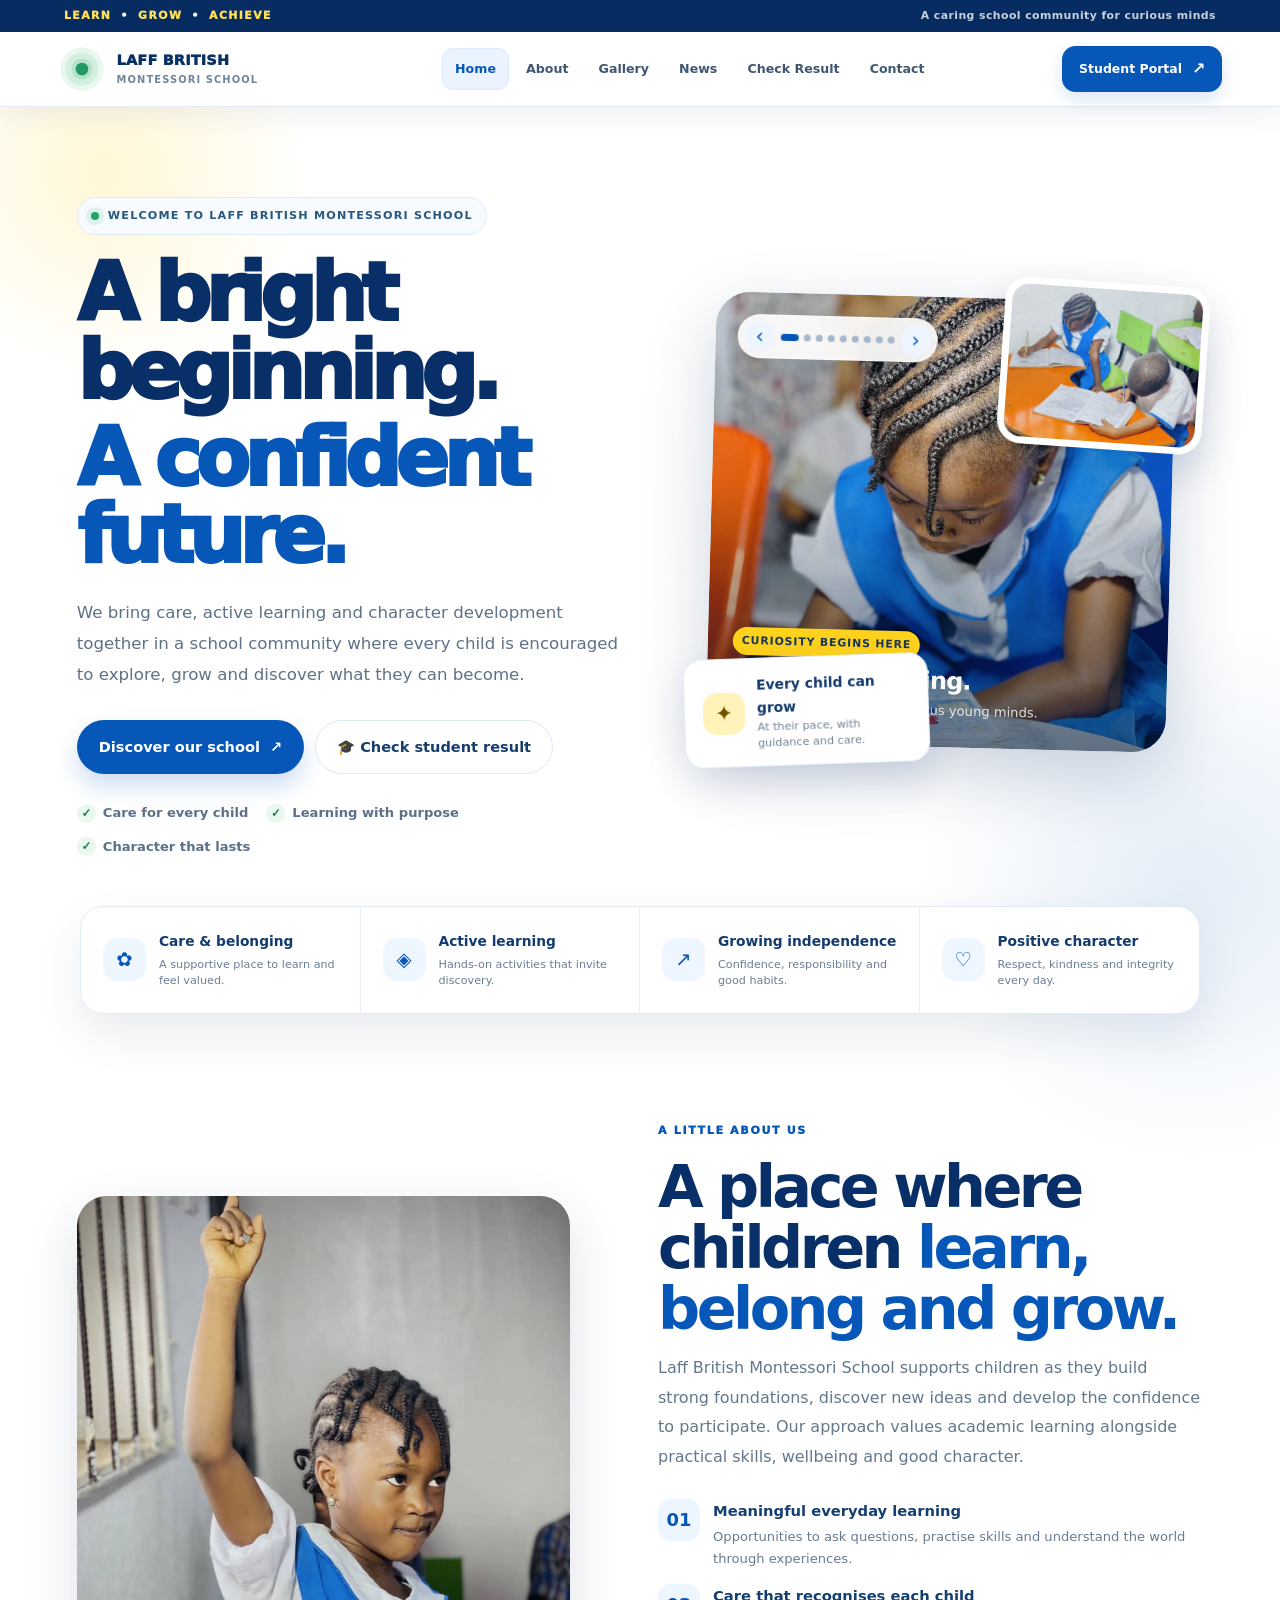
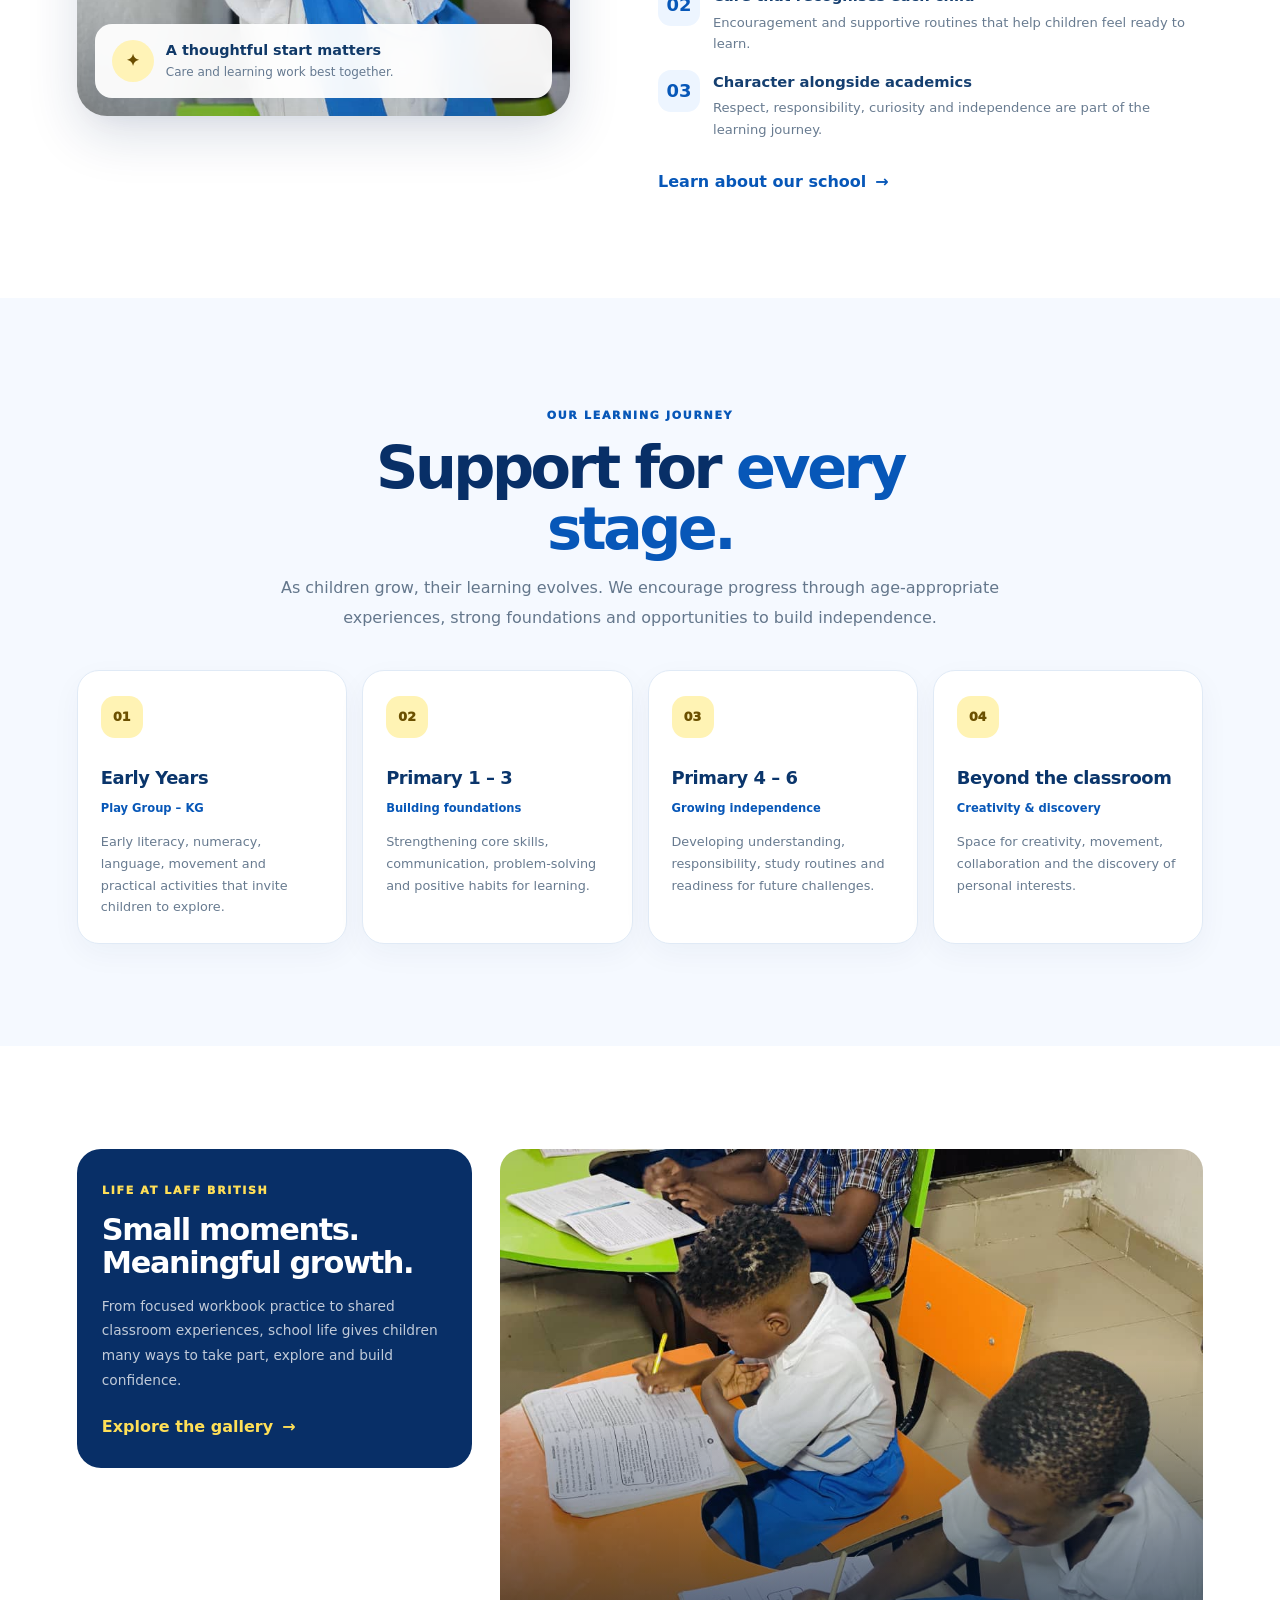
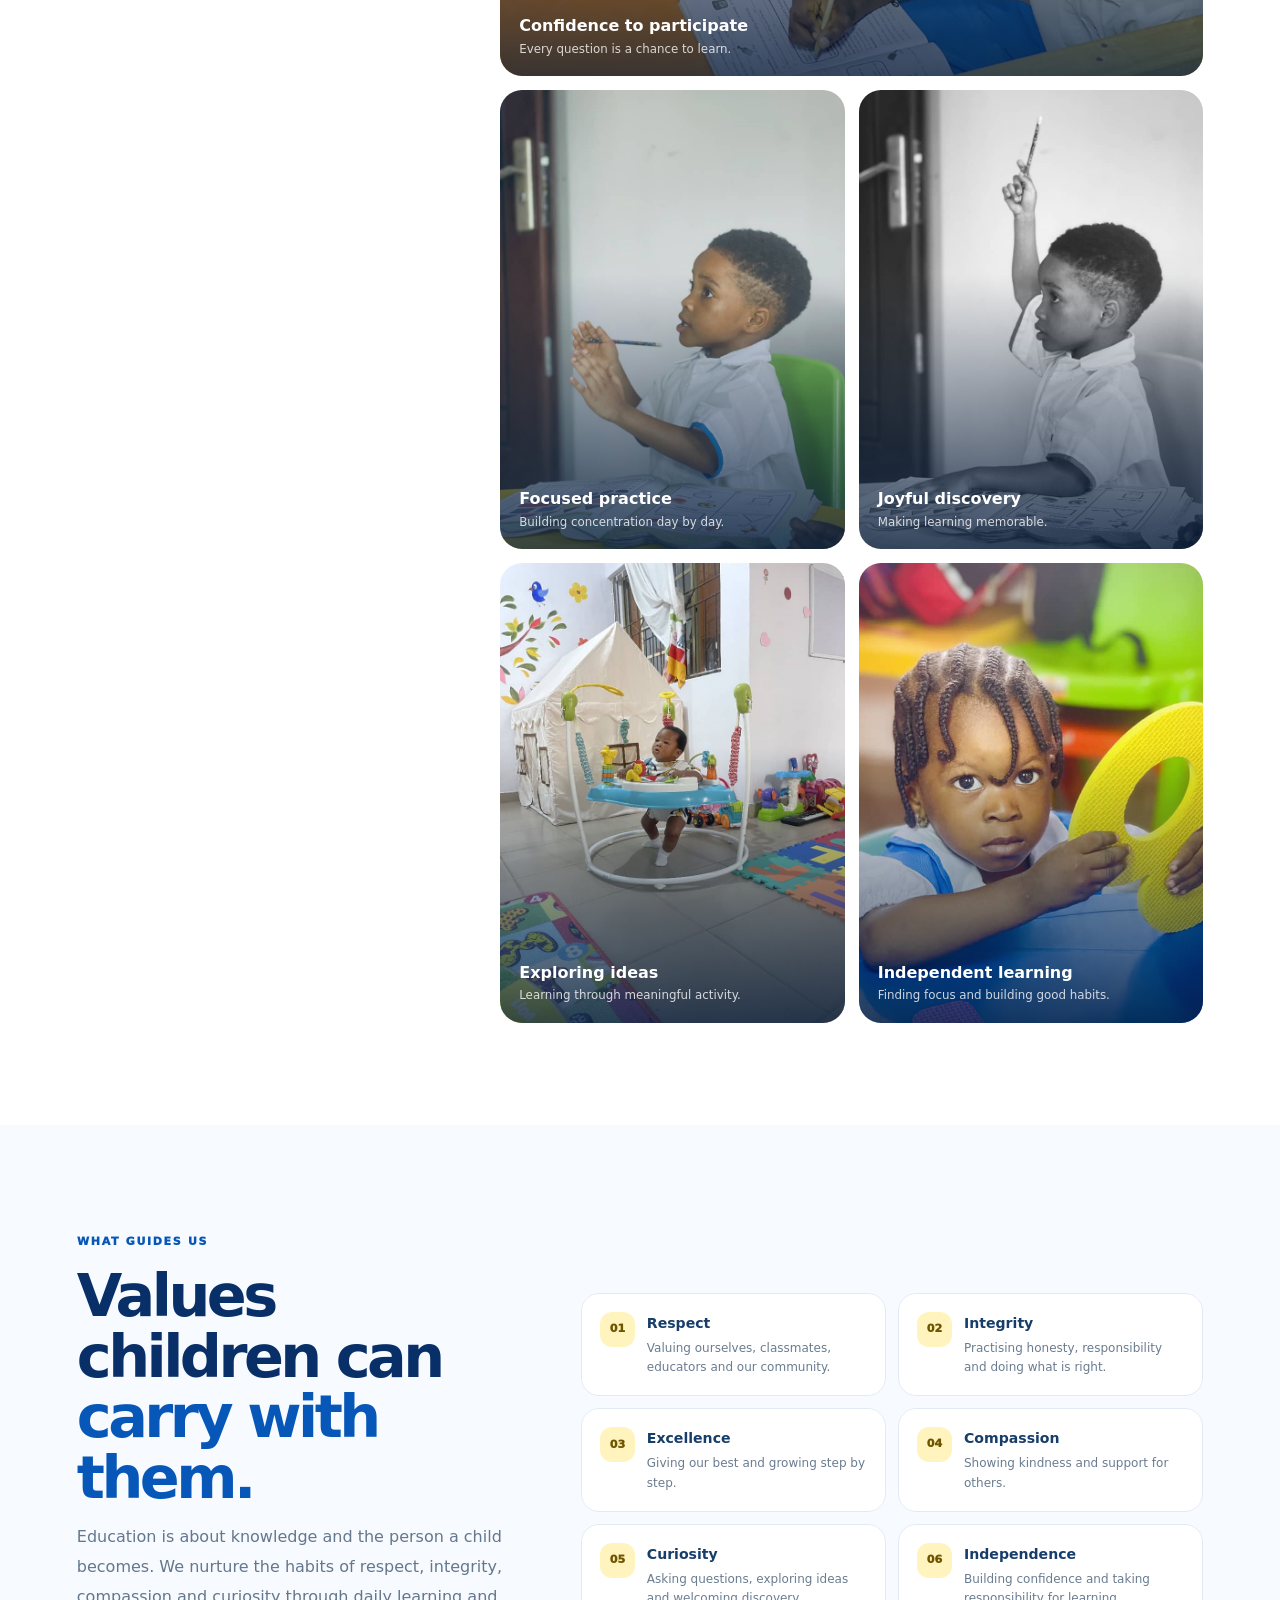
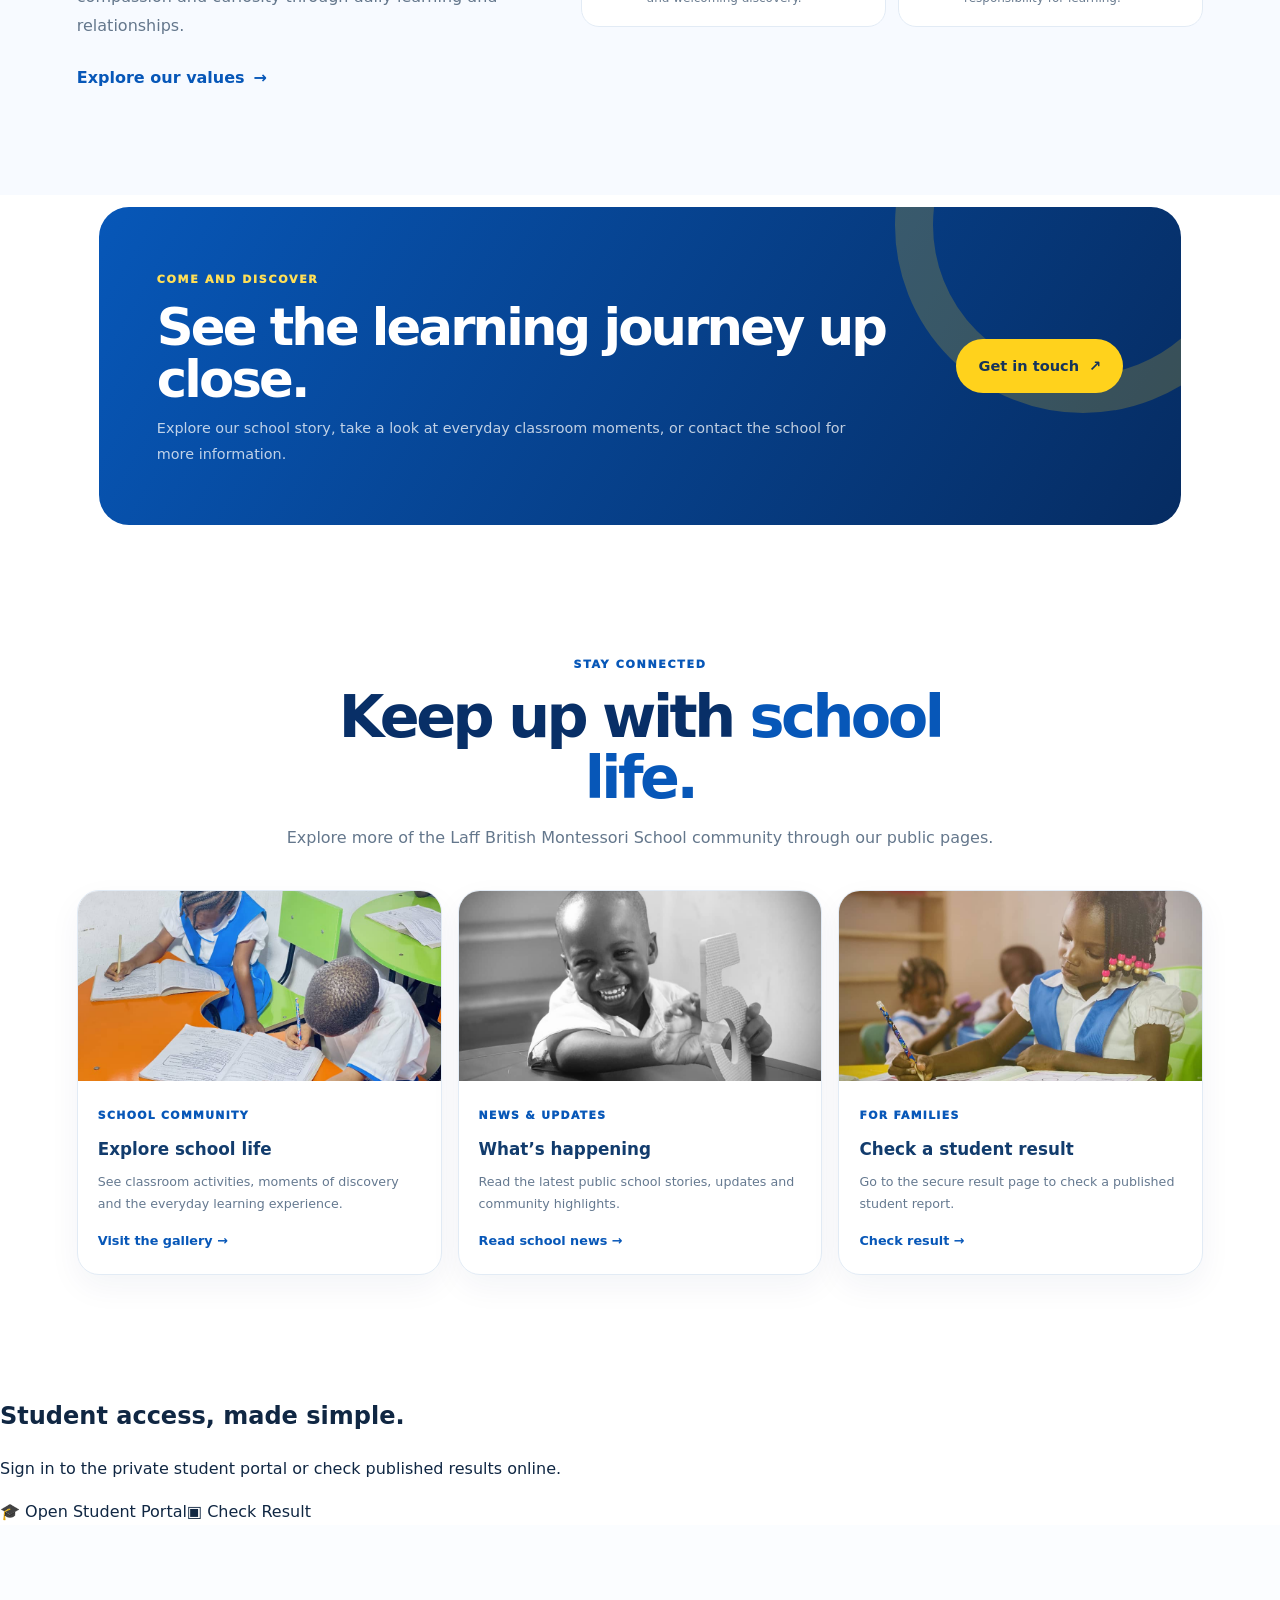
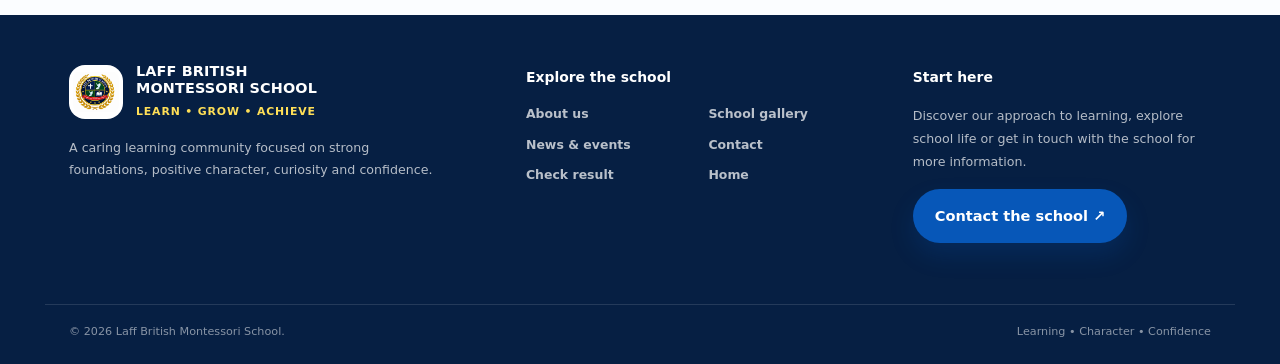
==== commit 46e0a20f: "Use local green circle favicon and refresh shared mark styles" ====
--- a/index.html
+++ b/index.html
@@ -22,9 +22,9 @@
 <script src="assets/seo.js?v=local-school-logo-portal-url-20261026" defer></script>
 
 <title>LAFF | Laff British Montessori School</title>
-<link rel="icon" href="/assets/school-logo.svg">
+<link rel="icon" type="image/svg+xml" href="/assets/green-mark.svg">
 <link rel="stylesheet" href="assets/styles.css">
-<link rel="stylesheet" href="assets/frontend-refresh.css?v=7">
+<link rel="stylesheet" href="/assets/frontend-refresh.css?v=green-circle-mark-20261026">
 <script src="/assets/home-hero-slider.js?v=1" defer></script>
 </head>
 <body>
@@ -129,5 +129,5 @@
   </div>
   <div class="front-footer-bottom"><span>© <span id="year"></span> Laff British Montessori School.</span><span>Learning • Character • Confidence</span></div>
 </footer>
-<script src="assets/app.js?v=portal-login-20261026-2"></script>
+<script src="/assets/app.js?v=green-circle-mark-20261026"></script>
 </body>
--- a/assets/frontend-refresh.css
+++ b/assets/frontend-refresh.css
@@ -205,8 +205,8 @@
 .site-header.shared-site-header:before{content:none!important}
 .site-header-inner{display:grid;grid-template-columns:minmax(210px,260px) minmax(0,1fr) auto;align-items:center;gap:26px;width:min(1440px,100%);margin:0 auto;padding:13px clamp(22px,4.5vw,68px)!important}
 .site-header.shared-site-header .brand{display:flex!important;align-items:center!important;justify-self:start;gap:11px!important;min-width:0!important;color:#0a3268!important;text-decoration:none!important;line-height:1.06!important}
-.site-header.shared-site-header .brand-mark{display:grid;place-items:center;width:52px;height:52px;flex:0 0 52px;padding:5px;border:1px solid #e4ebf4;border-radius:17px;background:#fff;box-shadow:0 5px 16px rgba(7,57,115,.08)}
-.site-header.shared-site-header .brand img{display:block!important;width:100%!important;height:100%!important;object-fit:contain!important;border:0!important;border-radius:11px!important;padding:0!important;background:transparent!important;box-shadow:none!important}
+.site-header.shared-site-header .brand-mark{display:grid;place-items:center;width:48px;height:48px;flex:0 0 48px;padding:0;border:0;border-radius:50%;background:transparent;box-shadow:none;overflow:visible}
+.site-header.shared-site-header .brand img{display:block!important;width:100%!important;height:100%!important;object-fit:contain!important;border:0!important;border-radius:50%!important;padding:0!important;background:transparent!important;box-shadow:none!important}
 .site-header.shared-site-header .brand-copy{display:grid;gap:4px;white-space:nowrap}
 .site-header.shared-site-header .brand-copy strong{color:#092f64;font-size:.9rem;font-weight:950;letter-spacing:.015em}
 .site-header.shared-site-header .brand-copy small{color:#73859b;font-size:.62rem;font-weight:850;letter-spacing:.11em}
@@ -225,7 +225,7 @@
 @media(max-width:1180px){
   .site-header-inner{grid-template-columns:minmax(190px,230px) minmax(0,1fr) auto;gap:14px;padding-inline:22px!important}
   .site-header.shared-site-header .site-nav a{padding-inline:9px!important;font-size:.74rem!important}
-  .site-header.shared-site-header .brand-mark{width:47px;height:47px;flex-basis:47px}
+  .site-header.shared-site-header .brand-mark{width:44px;height:44px;flex-basis:44px}
   .site-header.shared-site-header .brand-copy strong{font-size:.82rem}
   .site-header.shared-site-header .header-portal-link{padding-inline:12px}
 }
@@ -239,7 +239,7 @@
 @media(max-width:520px){
   .site-header-inner{padding:10px 16px!important;gap:10px}
   .site-header.shared-site-header .brand{gap:9px!important}
-  .site-header.shared-site-header .brand-mark{width:43px;height:43px;flex-basis:43px;border-radius:14px}
+  .site-header.shared-site-header .brand-mark{width:42px;height:42px;flex-basis:42px;border-radius:50%}
   .site-header.shared-site-header .brand-copy strong{font-size:.76rem}
   .site-header.shared-site-header .brand-copy small{font-size:.55rem;letter-spacing:.09em}
 }
@@ -271,3 +271,8 @@
   .front-slide-dot.active{width:13px}
 }
 @media(prefers-reduced-motion:reduce){.front-photo-main img,.front-photo-small img,.front-slide-arrow,.front-slide-dot{transition:none!important}}
+
+/* Green circle brand mark shared across the public website */
+.site-header.shared-site-header .brand-mark{border-radius:50%!important;background:transparent!important;border:0!important;box-shadow:none!important;padding:0!important}
+.site-header.shared-site-header .brand-mark img{border-radius:50%!important}
+.public-nav-drawer .drawer-brand img{border-radius:50%!important;object-fit:contain!important;padding:0!important;background:transparent!important;border:0!important;box-shadow:none!important}
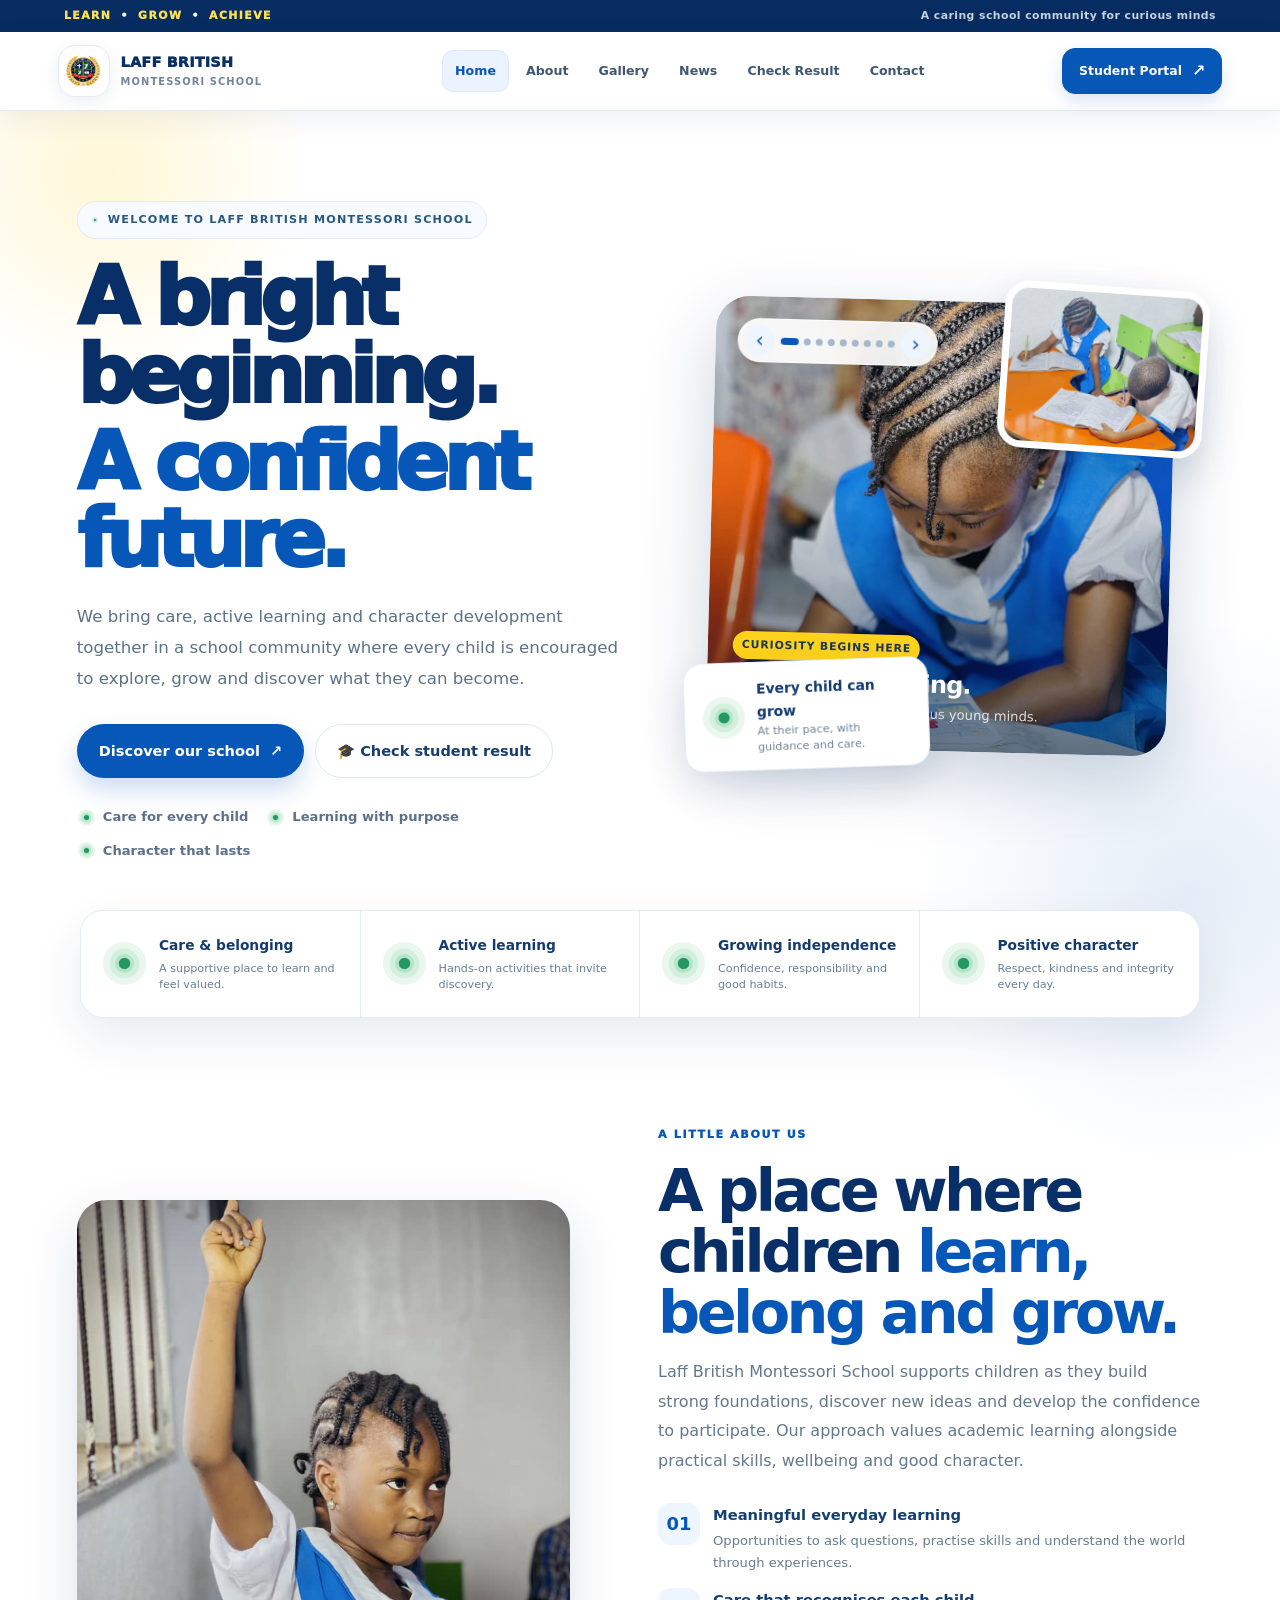
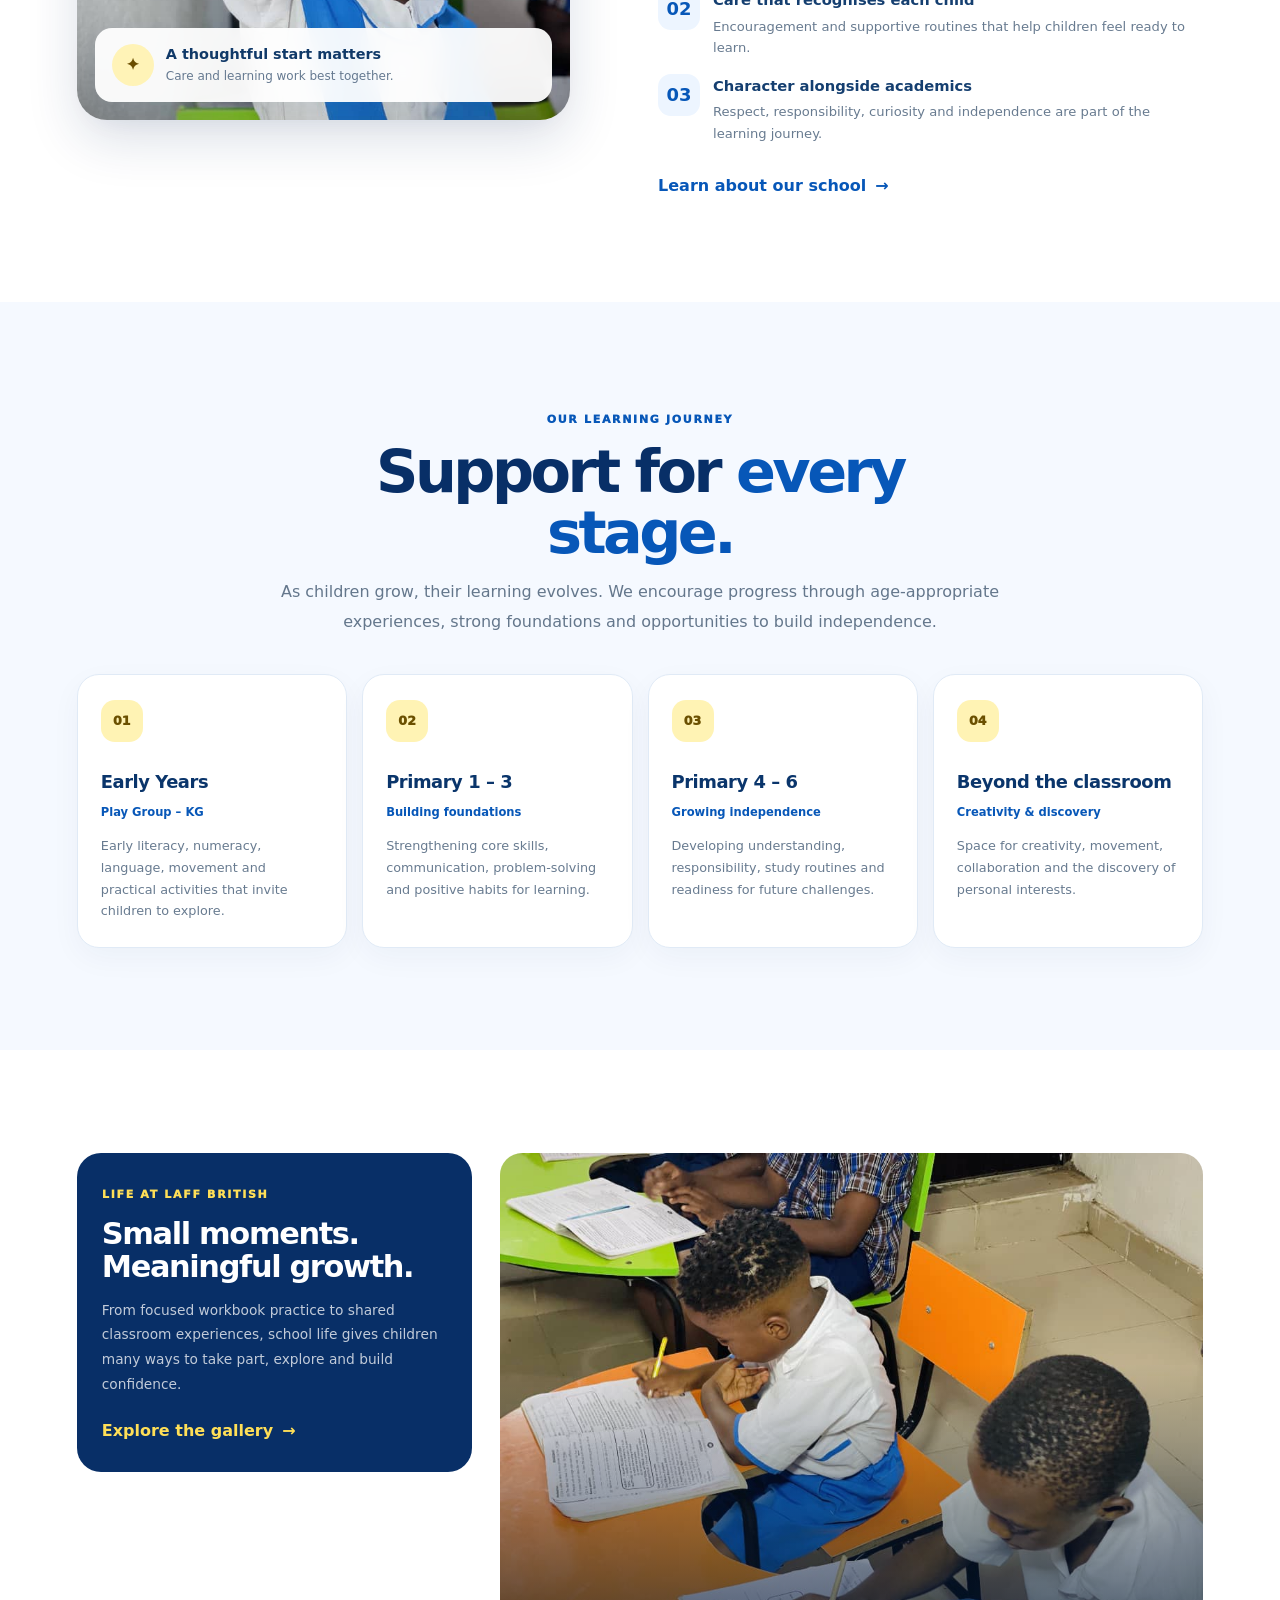
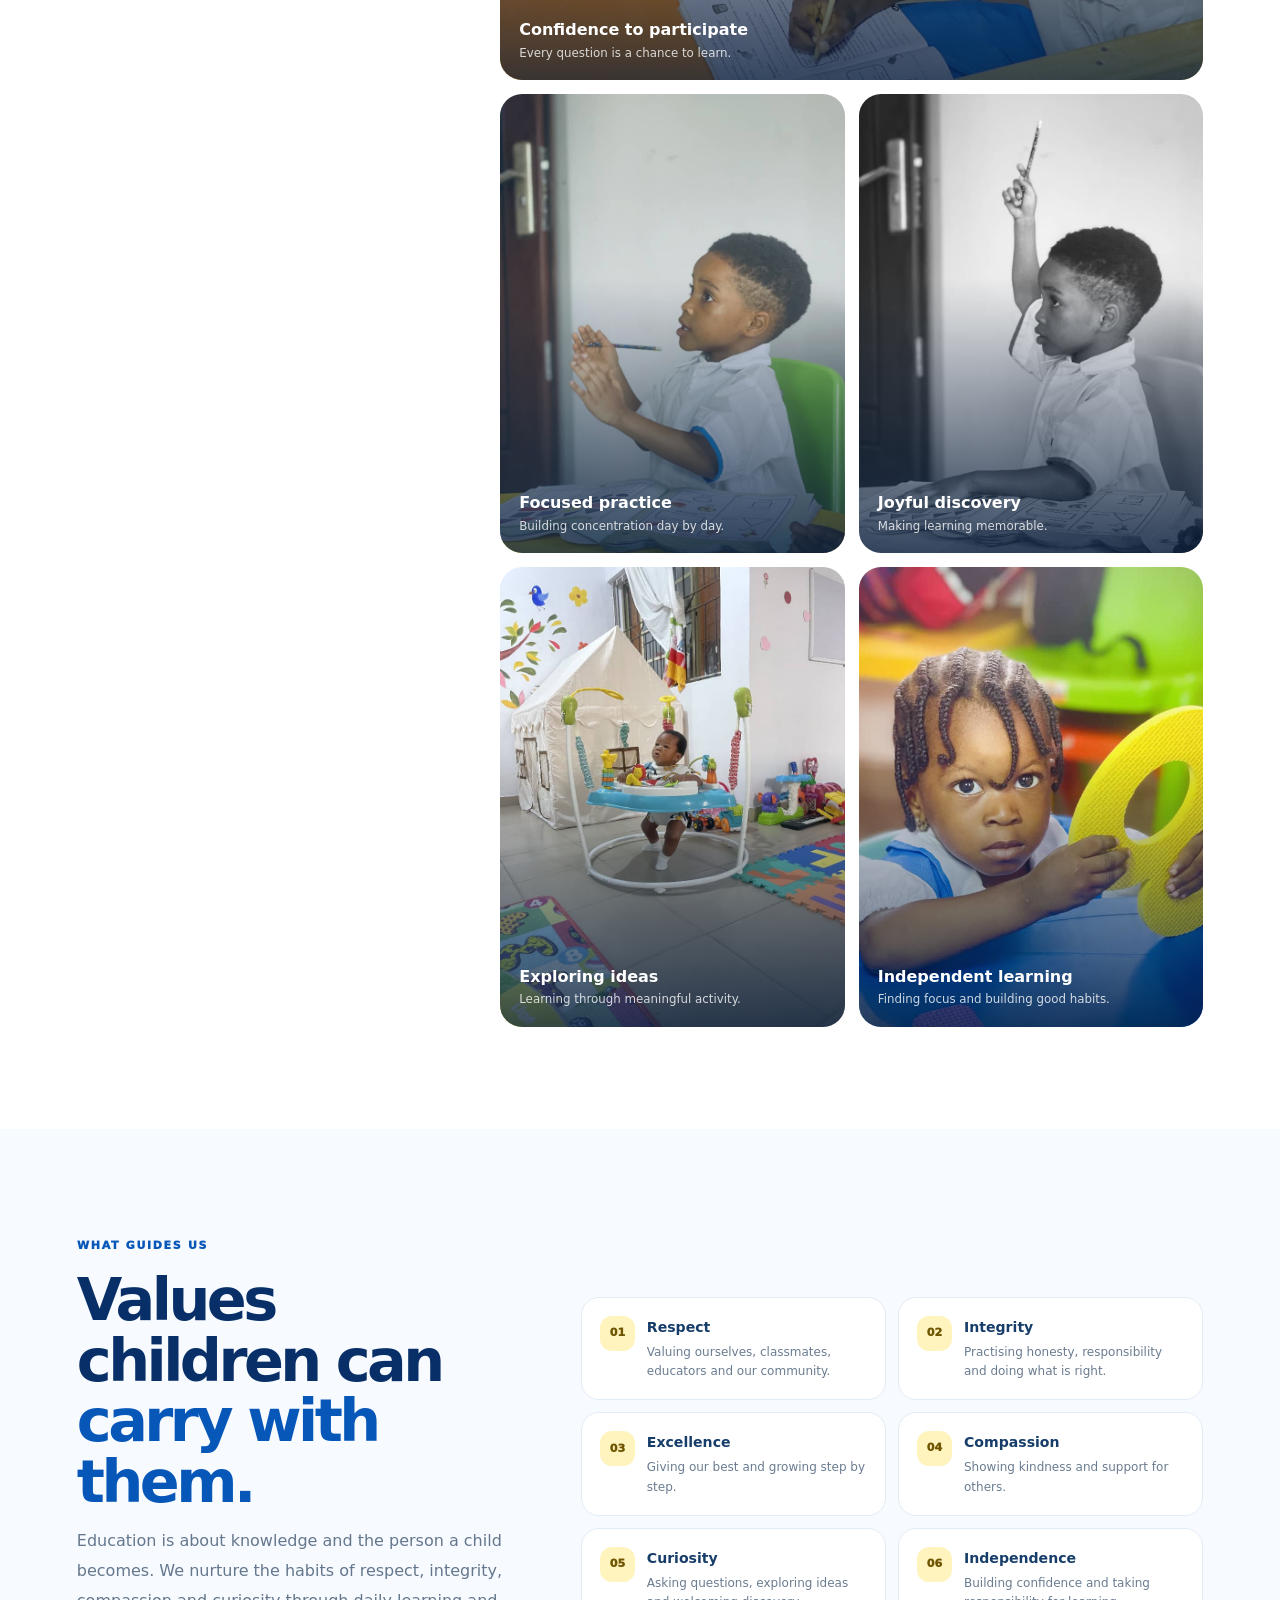
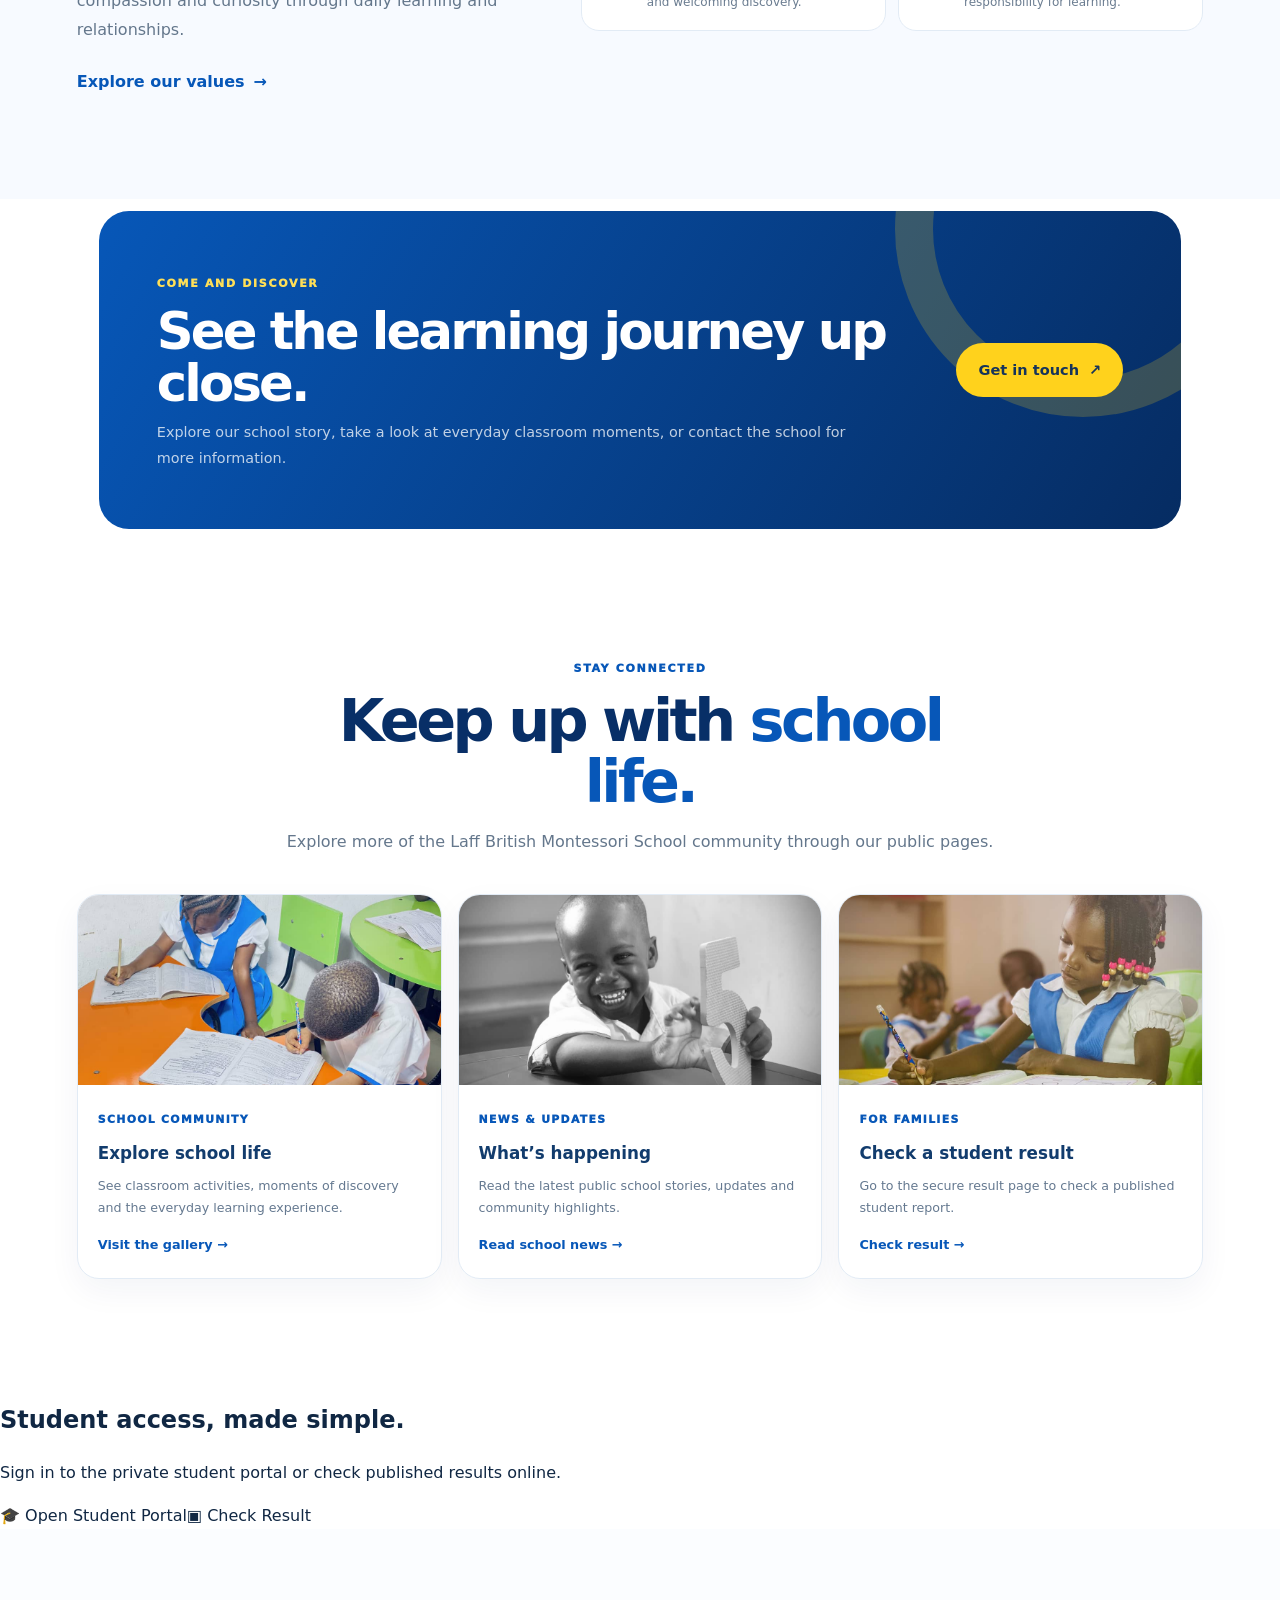
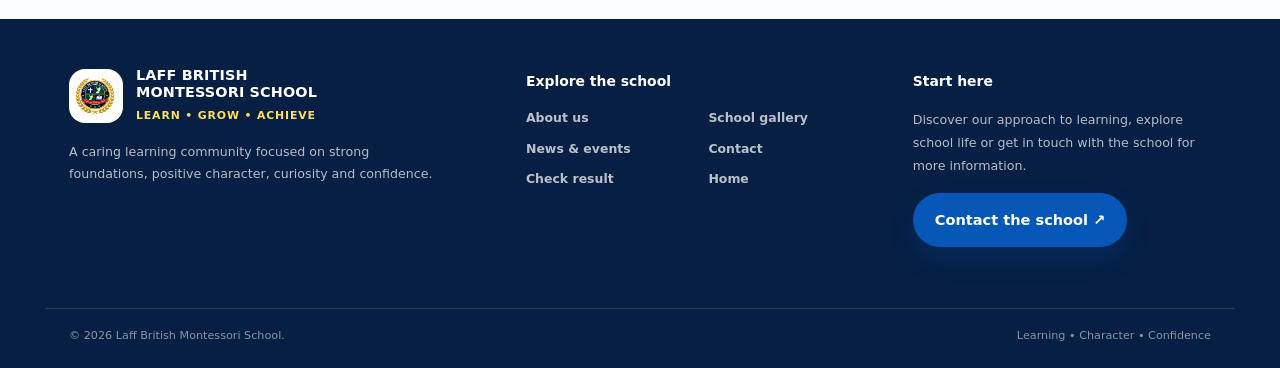
==== commit 14bec438: "Restore original logo favicon and refresh body icon styles" ====
--- a/index.html
+++ b/index.html
@@ -22,9 +22,9 @@
 <script src="assets/seo.js?v=local-school-logo-portal-url-20261026" defer></script>
 
 <title>LAFF | Laff British Montessori School</title>
-<link rel="icon" type="image/svg+xml" href="/assets/green-mark.svg">
+<link rel="icon" type="image/svg+xml" href="/assets/school-logo.svg">
 <link rel="stylesheet" href="assets/styles.css">
-<link rel="stylesheet" href="/assets/frontend-refresh.css?v=green-circle-mark-20261026">
+<link rel="stylesheet" href="/assets/frontend-refresh.css?v=body-icons-only-20261029">
 <script src="/assets/home-hero-slider.js?v=1" defer></script>
 </head>
 <body>
@@ -129,5 +129,5 @@
   </div>
   <div class="front-footer-bottom"><span>© <span id="year"></span> Laff British Montessori School.</span><span>Learning • Character • Confidence</span></div>
 </footer>
-<script src="/assets/app.js?v=green-circle-mark-20261026"></script>
+<script src="/assets/app.js?v=body-icons-only-20261029"></script>
 </body>
--- a/assets/frontend-refresh.css
+++ b/assets/frontend-refresh.css
@@ -276,3 +276,44 @@
 .site-header.shared-site-header .brand-mark{border-radius:50%!important;background:transparent!important;border:0!important;box-shadow:none!important;padding:0!important}
 .site-header.shared-site-header .brand-mark img{border-radius:50%!important}
 .public-nav-drawer .drawer-brand img{border-radius:50%!important;object-fit:contain!important;padding:0!important;background:transparent!important;border:0!important;box-shadow:none!important}
+
+
+/* Restore the real school logo in the shared header; green-mark is for body icons only. */
+.site-header.shared-site-header .brand-mark{
+  display:grid!important;place-items:center!important;width:52px!important;height:52px!important;flex:0 0 52px!important;
+  padding:5px!important;border:1px solid #e4ebf4!important;border-radius:17px!important;background:#fff!important;
+  box-shadow:0 5px 16px rgba(7,57,115,.08)!important;overflow:hidden!important
+}
+.site-header.shared-site-header .brand-mark img{
+  display:block!important;width:100%!important;height:100%!important;object-fit:contain!important;
+  border:0!important;border-radius:11px!important;padding:0!important;background:transparent!important;box-shadow:none!important
+}
+.site-header.shared-site-header .brand:after{display:none!important;content:none!important}
+@media(max-width:1180px){.site-header.shared-site-header .brand-mark{width:47px!important;height:47px!important;flex-basis:47px!important}}
+@media(max-width:520px){.site-header.shared-site-header .brand-mark{width:43px!important;height:43px!important;flex-basis:43px!important;border-radius:14px!important}}
+
+/* Green circle marks are applied only to small icons inside page content, never to logos or favicons. */
+.front-floating-icon,
+.front-quick-icon{
+  display:grid!important;place-items:center!important;border-radius:50%!important;
+  background:#eaf7ef url('/assets/green-mark.svg') center/contain no-repeat!important;
+  color:transparent!important;font-size:0!important;border:0!important;box-shadow:none!important;overflow:hidden!important
+}
+.front-hero-note span:before{
+  content:""!important;display:inline-block!important;flex:0 0 19px!important;width:19px!important;height:19px!important;
+  border-radius:50%!important;background:transparent url('/assets/green-mark.svg') center/contain no-repeat!important;
+  color:transparent!important;box-shadow:none!important
+}
+.front-eyebrow:before{
+  background:transparent url('/assets/green-mark.svg') center/contain no-repeat!important;box-shadow:none!important
+}
+.about-list span{
+  display:inline-block!important;vertical-align:middle!important;width:18px!important;height:18px!important;margin-right:10px!important;
+  overflow:hidden!important;background:transparent url('/assets/green-mark.svg') center/contain no-repeat!important;
+  color:transparent!important;font-size:0!important
+}
+.result-mark{
+  display:grid!important;place-items:center!important;width:48px!important;height:48px!important;
+  border-radius:50%!important;background:#eaf7ef url('/assets/green-mark.svg') center/contain no-repeat!important;
+  color:transparent!important;font-size:0!important;border:0!important
+}
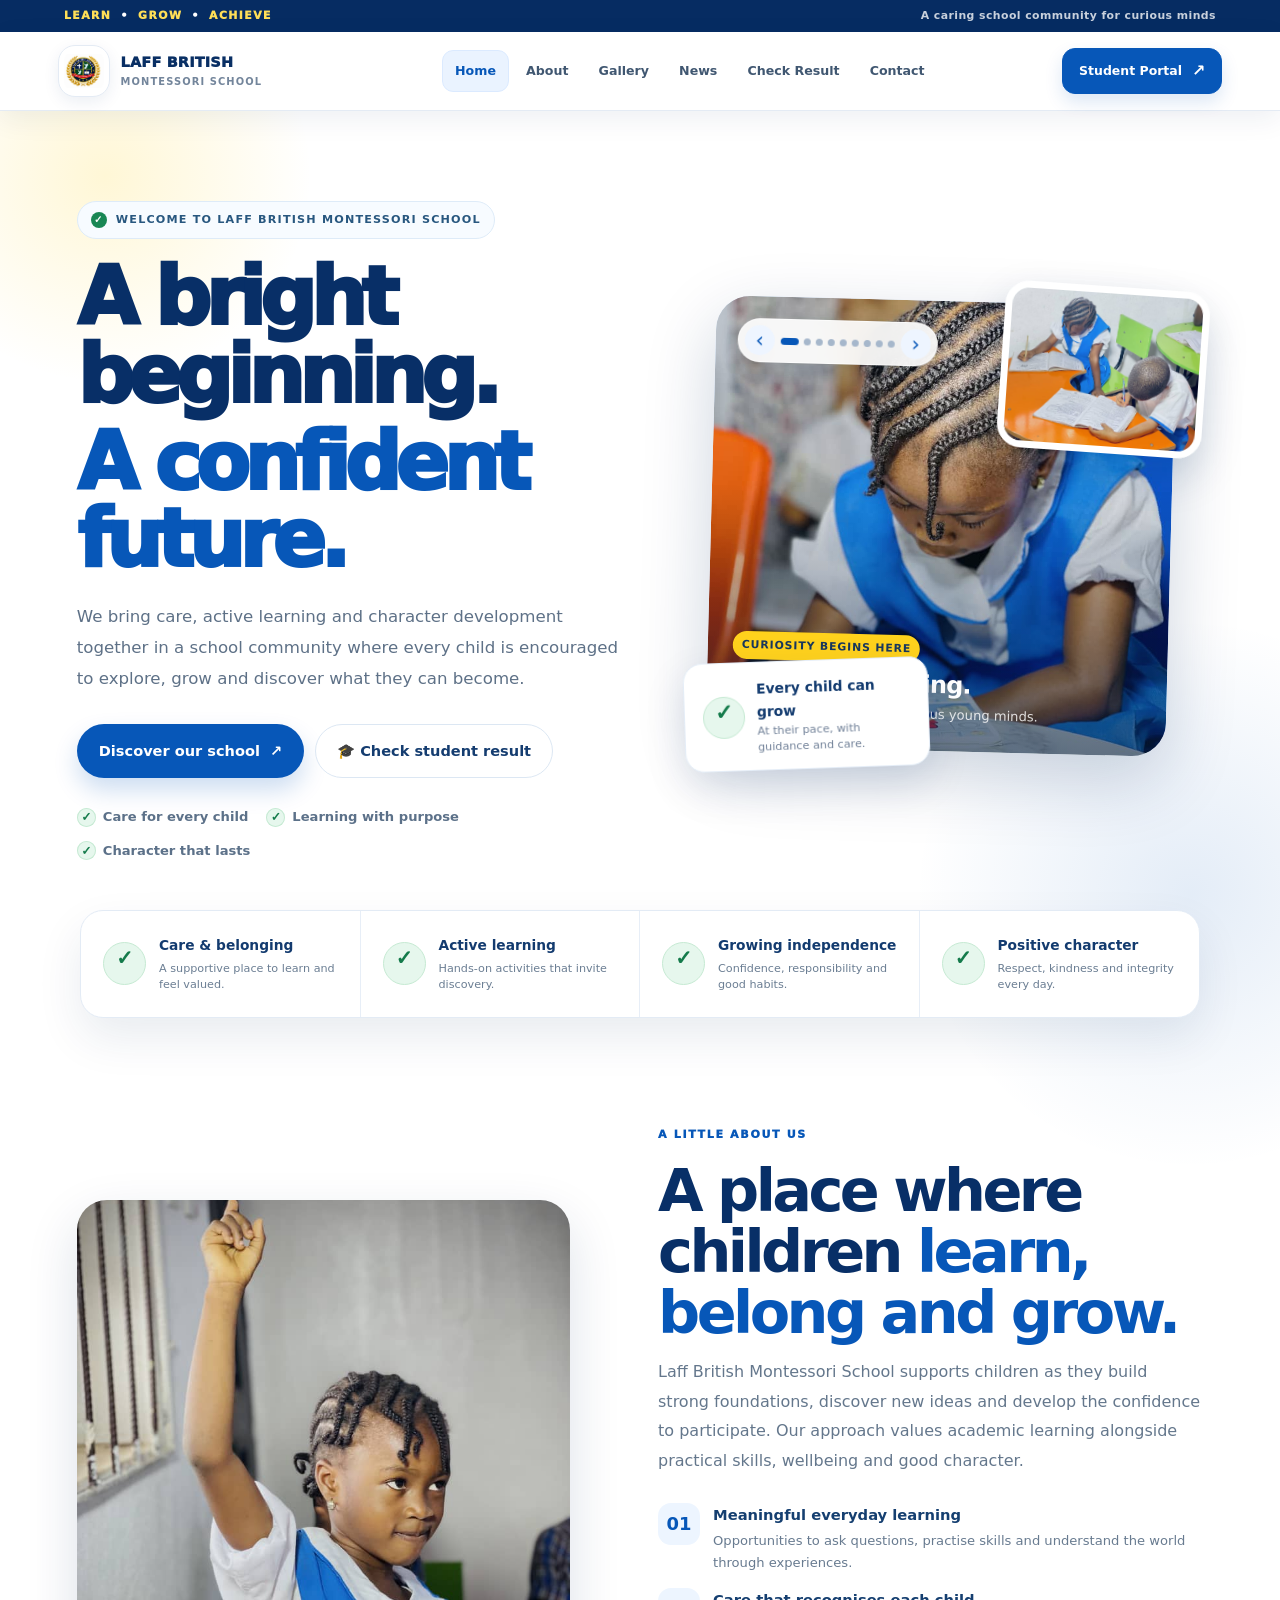
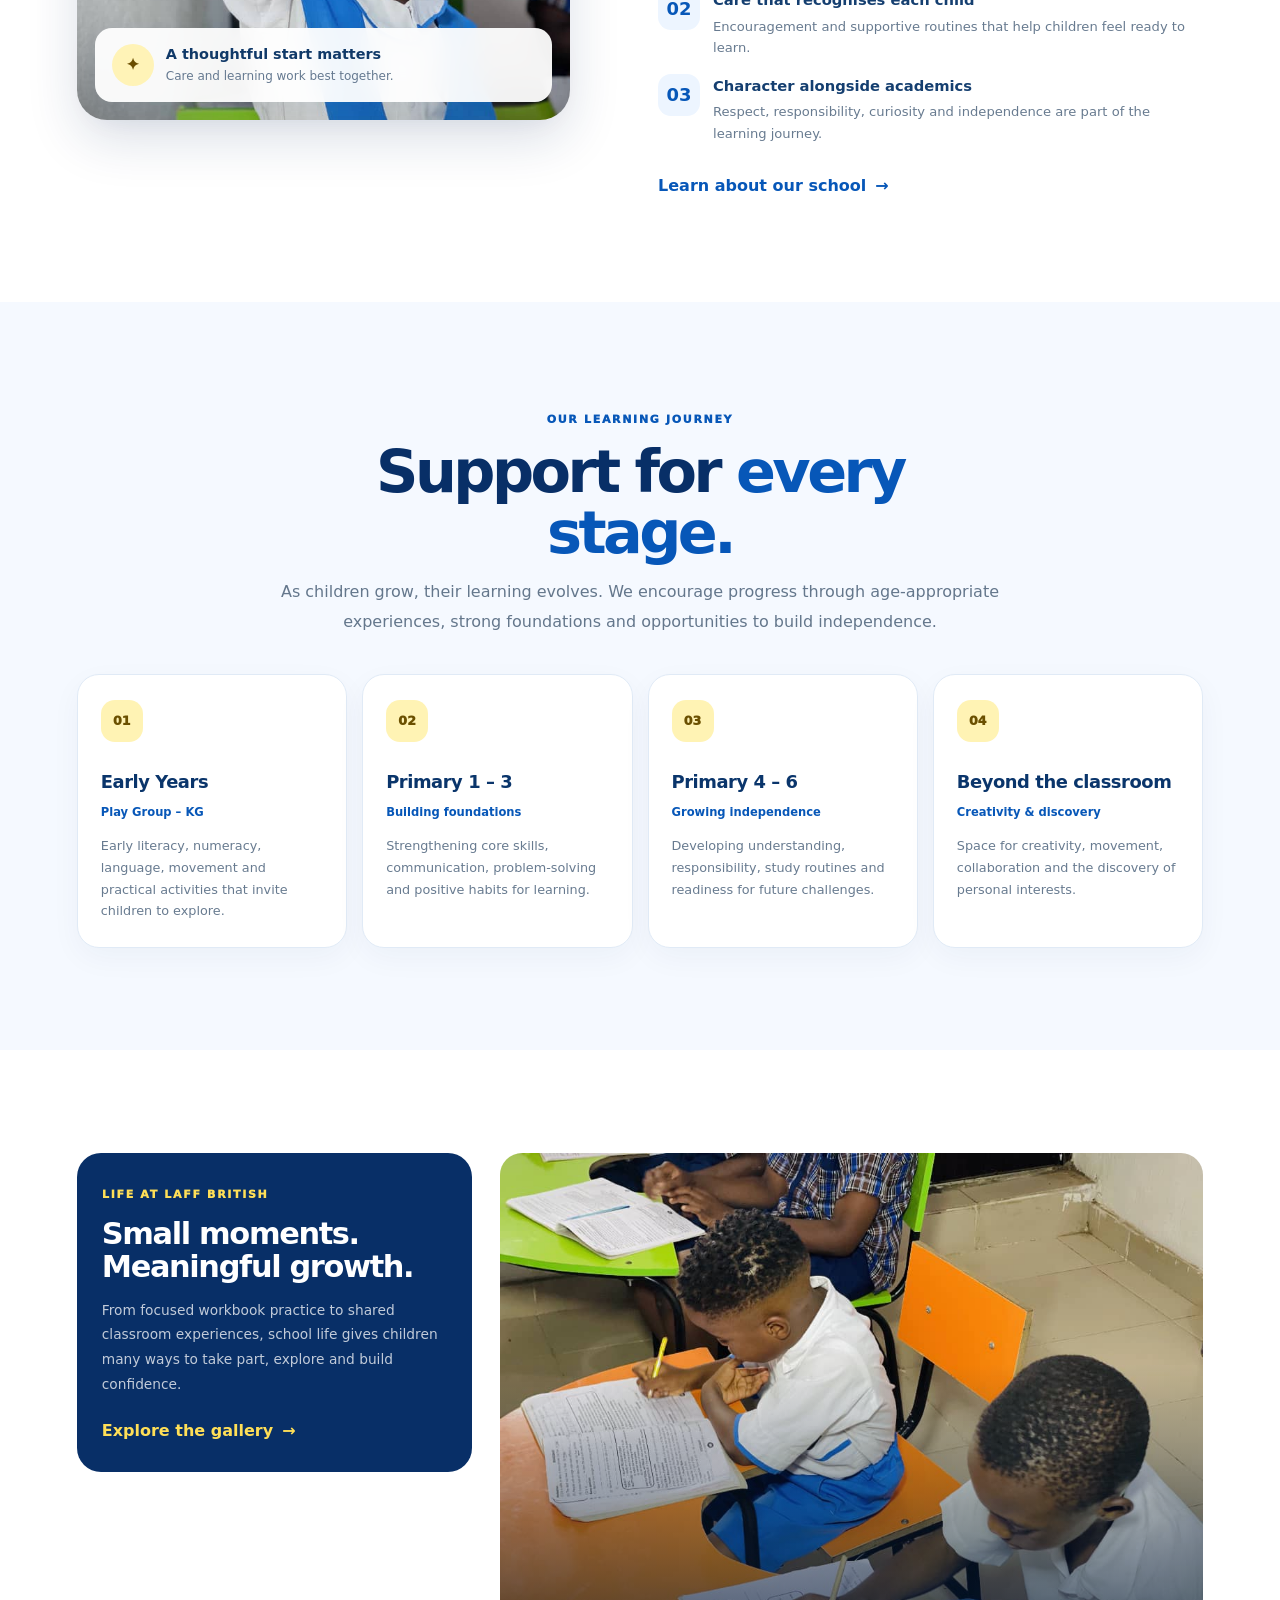
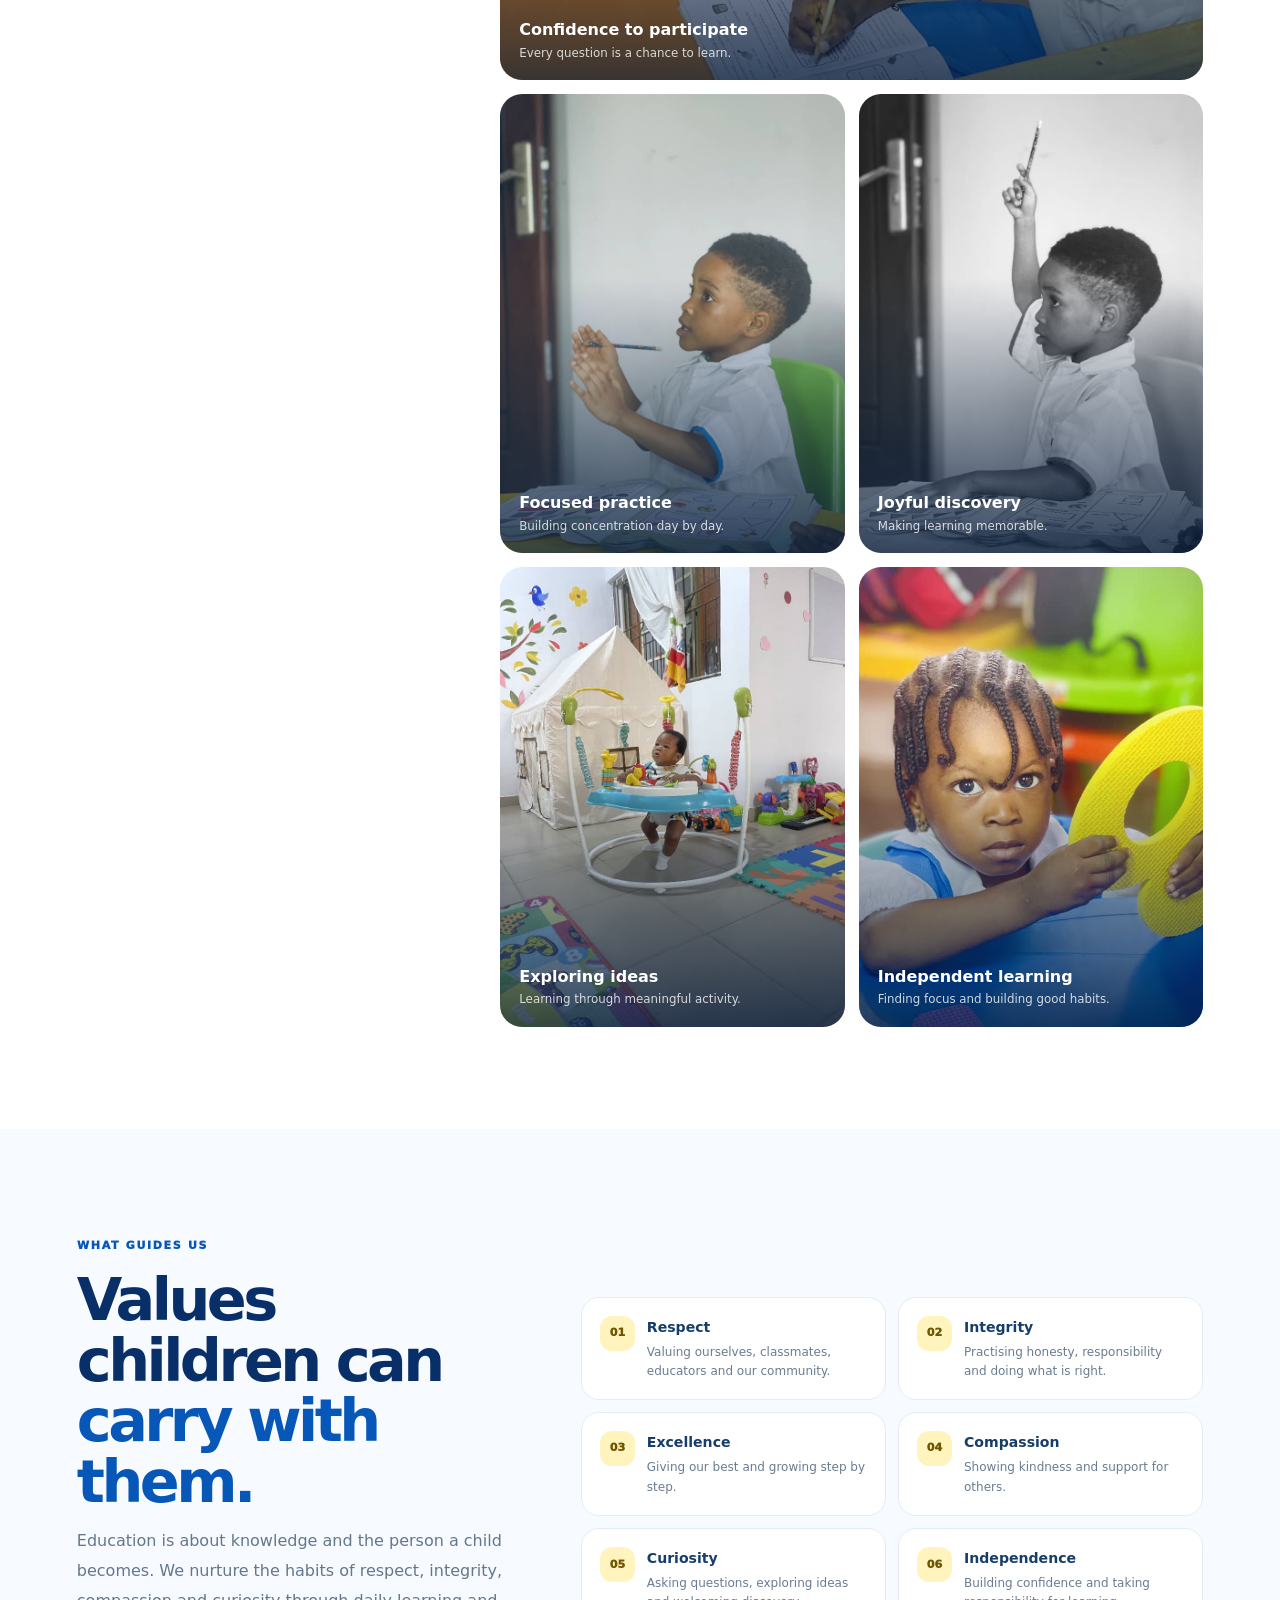
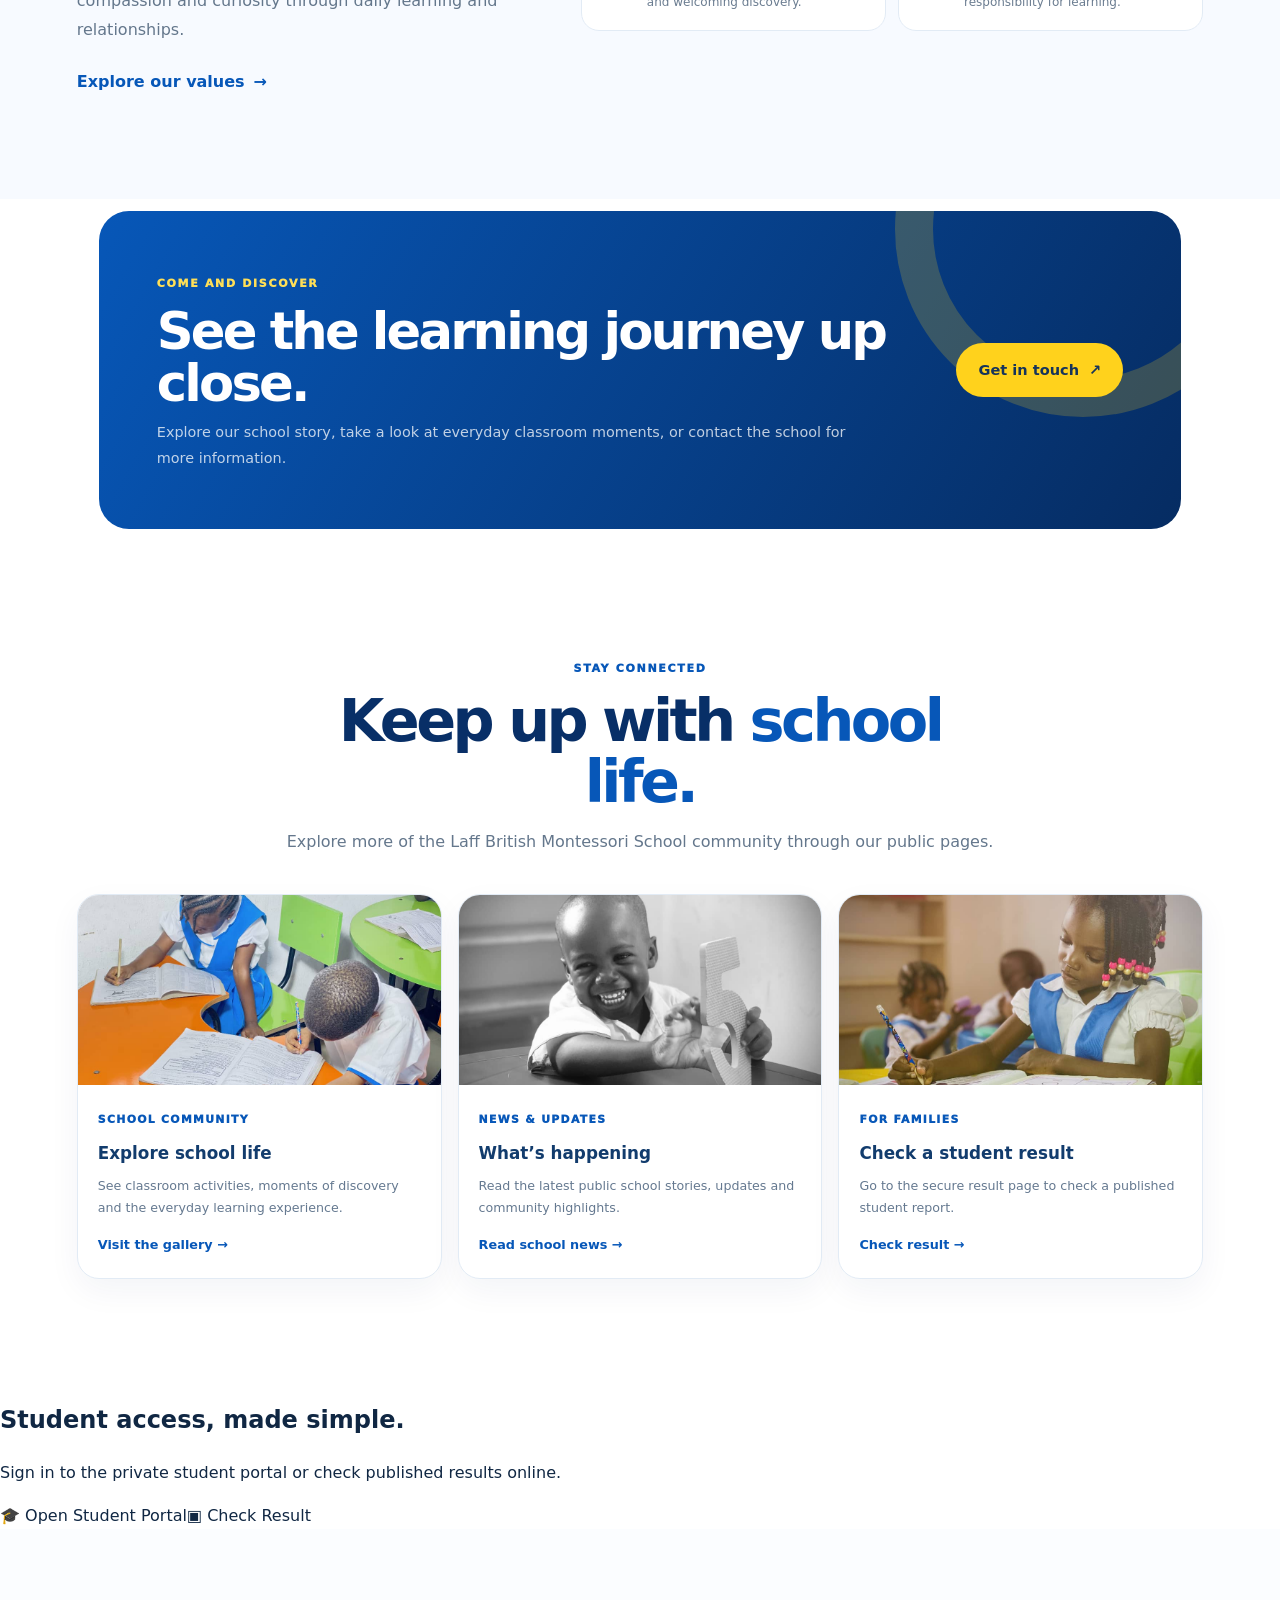
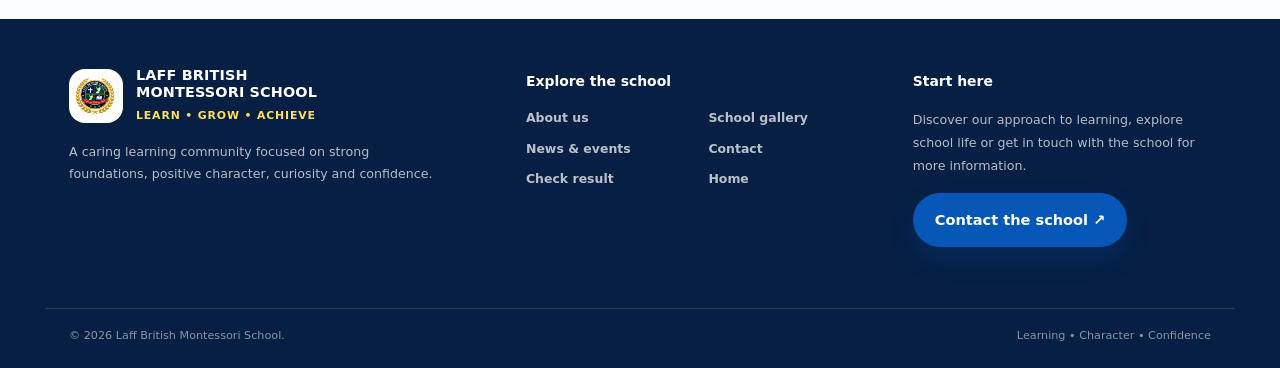
==== commit 62085bf9: "Refresh homepage stylesheet cache version" ====
--- a/index.html
+++ b/index.html
@@ -24,7 +24,7 @@
 <title>LAFF | Laff British Montessori School</title>
 <link rel="icon" type="image/svg+xml" href="/assets/school-logo.svg">
 <link rel="stylesheet" href="assets/styles.css">
-<link rel="stylesheet" href="/assets/frontend-refresh.css?v=body-icons-only-20261029">
+<link rel="stylesheet" href="/assets/frontend-refresh.css?v=homepage-tick-upgrade-20261029">
 <script src="/assets/home-hero-slider.js?v=1" defer></script>
 </head>
 <body>
--- a/assets/frontend-refresh.css
+++ b/assets/frontend-refresh.css
@@ -272,10 +272,7 @@
 }
 @media(prefers-reduced-motion:reduce){.front-photo-main img,.front-photo-small img,.front-slide-arrow,.front-slide-dot{transition:none!important}}
 
-/* Green circle brand mark shared across the public website */
-.site-header.shared-site-header .brand-mark{border-radius:50%!important;background:transparent!important;border:0!important;box-shadow:none!important;padding:0!important}
-.site-header.shared-site-header .brand-mark img{border-radius:50%!important}
-.public-nav-drawer .drawer-brand img{border-radius:50%!important;object-fit:contain!important;padding:0!important;background:transparent!important;border:0!important;box-shadow:none!important}
+/* Header keeps the school crest; green-mark.svg is only used for body indicators. */
 
 
 /* Restore the real school logo in the shared header; green-mark is for body icons only. */
@@ -317,3 +314,45 @@
   border-radius:50%!important;background:#eaf7ef url('/assets/green-mark.svg') center/contain no-repeat!important;
   color:transparent!important;font-size:0!important;border:0!important
 }
+
+/* Keep the result-unavailable alert visible while using the same green circle mark style. */
+.unavailable-icon{
+  background:#eaf7ef url('/assets/green-mark.svg') center/contain no-repeat!important;
+  border:0!important;border-radius:50%!important;color:#1c6844!important
+}
+
+
+/* Homepage icon correction: use real check marks, not the decorative green-mark image. */
+/* This upgrade is limited to homepage indicators. The school crest and result/about-page icons are unchanged. */
+.front-eyebrow:before{
+  content:"✓"!important;display:grid!important;place-items:center!important;
+  width:16px!important;height:16px!important;flex:0 0 16px!important;
+  border-radius:50%!important;background:#198754!important;color:#fff!important;
+  font-size:10px!important;font-weight:950!important;line-height:1!important;
+  box-shadow:none!important;
+}
+.front-hero-note span:before{
+  content:"✓"!important;display:grid!important;place-items:center!important;
+  flex:0 0 19px!important;width:19px!important;height:19px!important;
+  border-radius:50%!important;background:#e6f7ed!important;
+  color:#147b4b!important;font-size:.76rem!important;font-weight:950!important;
+  line-height:1!important;box-shadow:inset 0 0 0 1px #c6ead3!important;
+}
+.front-floating-icon,
+.front-quick-icon{
+  position:relative!important;display:grid!important;place-items:center!important;
+  border-radius:50%!important;background:#e6f7ed!important;
+  border:1px solid #c6ead3!important;color:transparent!important;
+  font-size:0!important;box-shadow:none!important;overflow:hidden!important;
+}
+.front-floating-icon:before,
+.front-quick-icon:before{
+  content:"✓"!important;display:grid!important;place-items:center!important;
+  width:100%!important;height:100%!important;border-radius:inherit!important;
+  background:transparent!important;color:#147b4b!important;
+  font-size:1.28rem!important;font-weight:950!important;line-height:1!important;
+}
+.front-floating-icon:before{font-size:1.35rem!important}
+@media(max-width:520px){
+  .front-floating-icon:before,.front-quick-icon:before{font-size:1.12rem!important}
+}
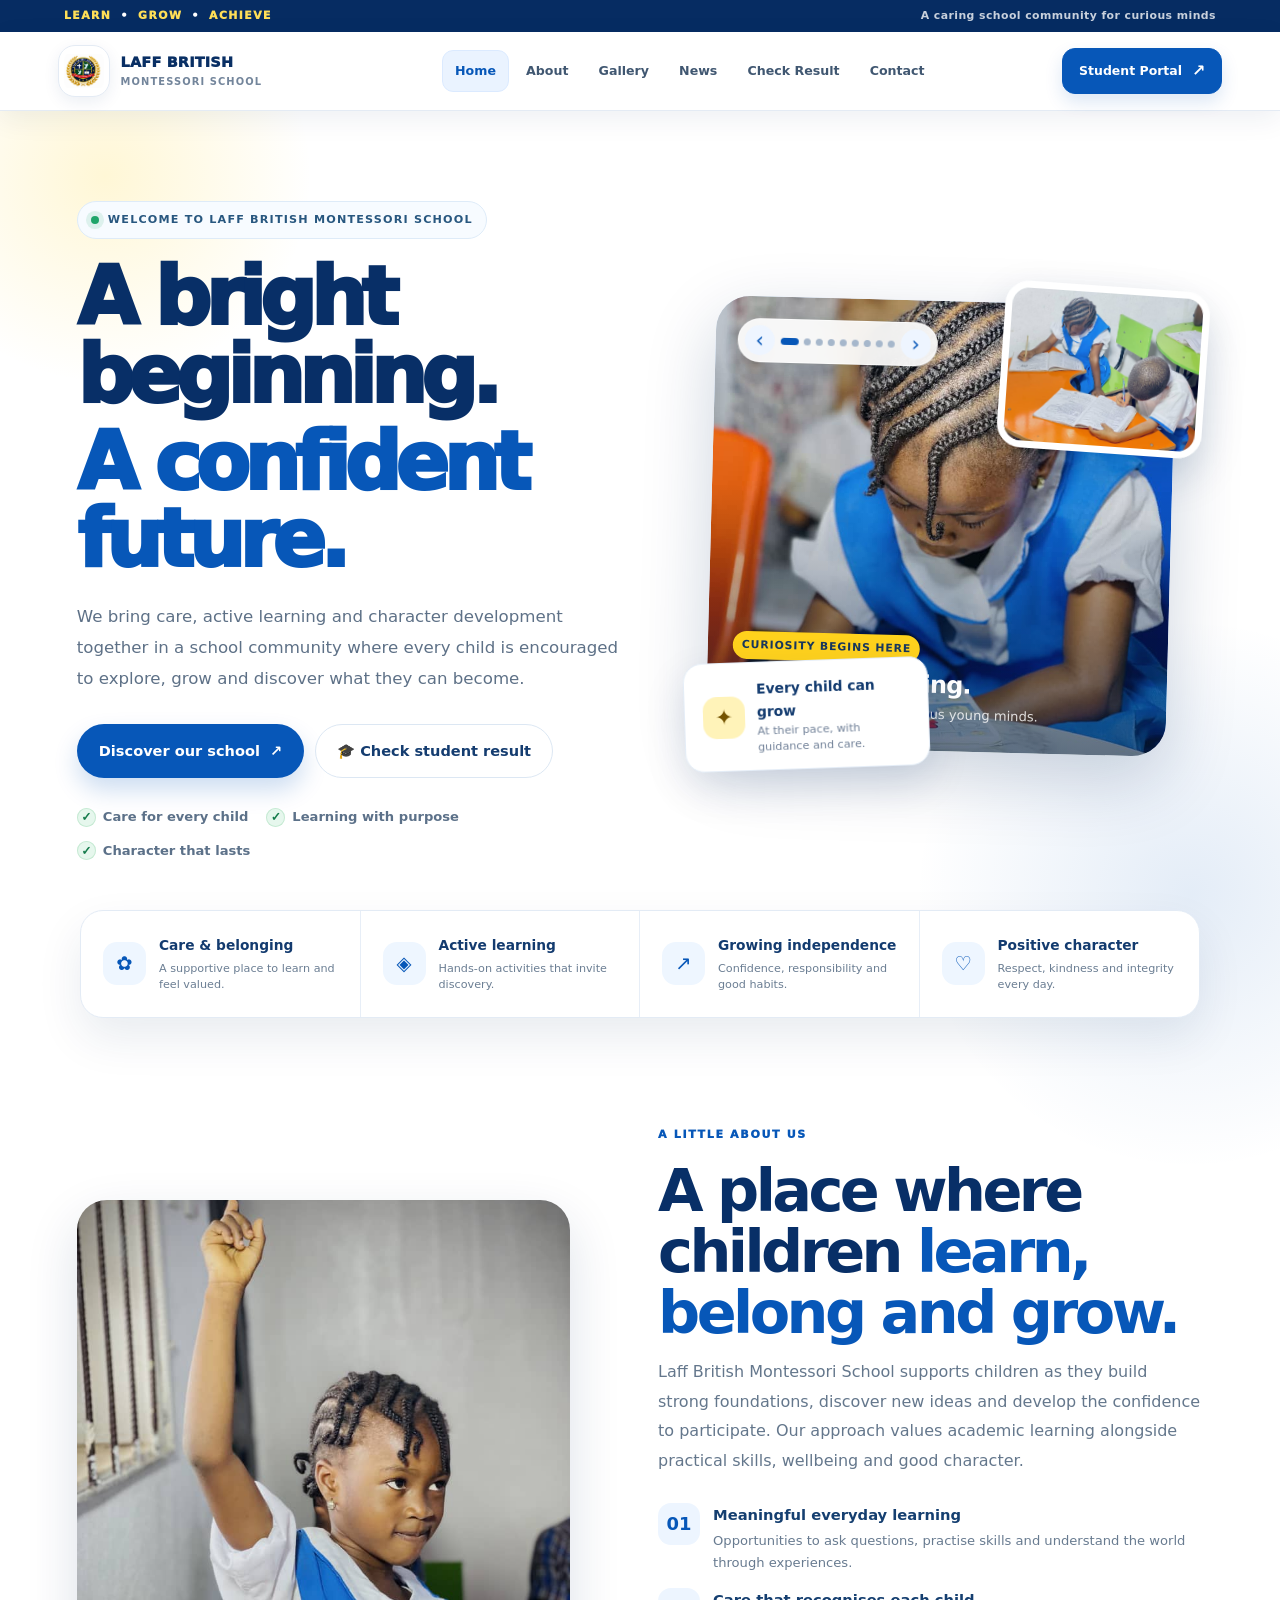
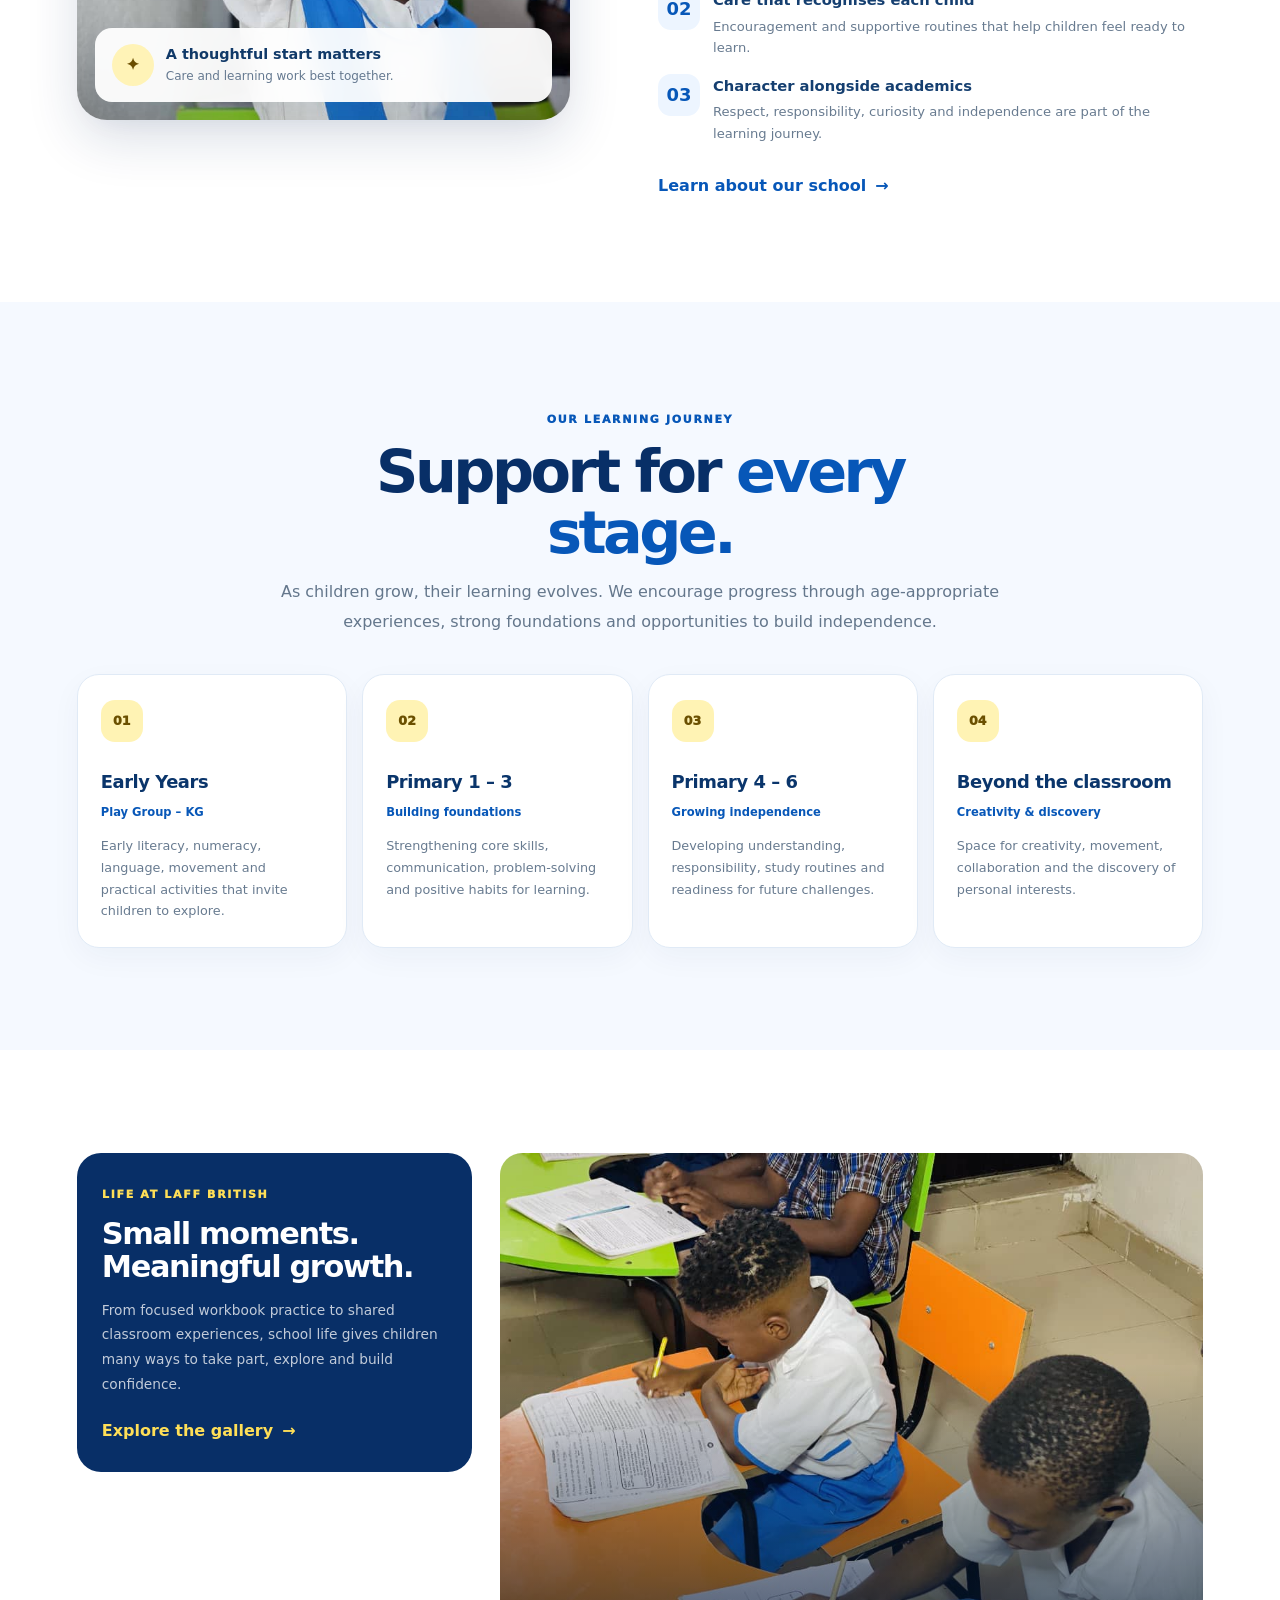
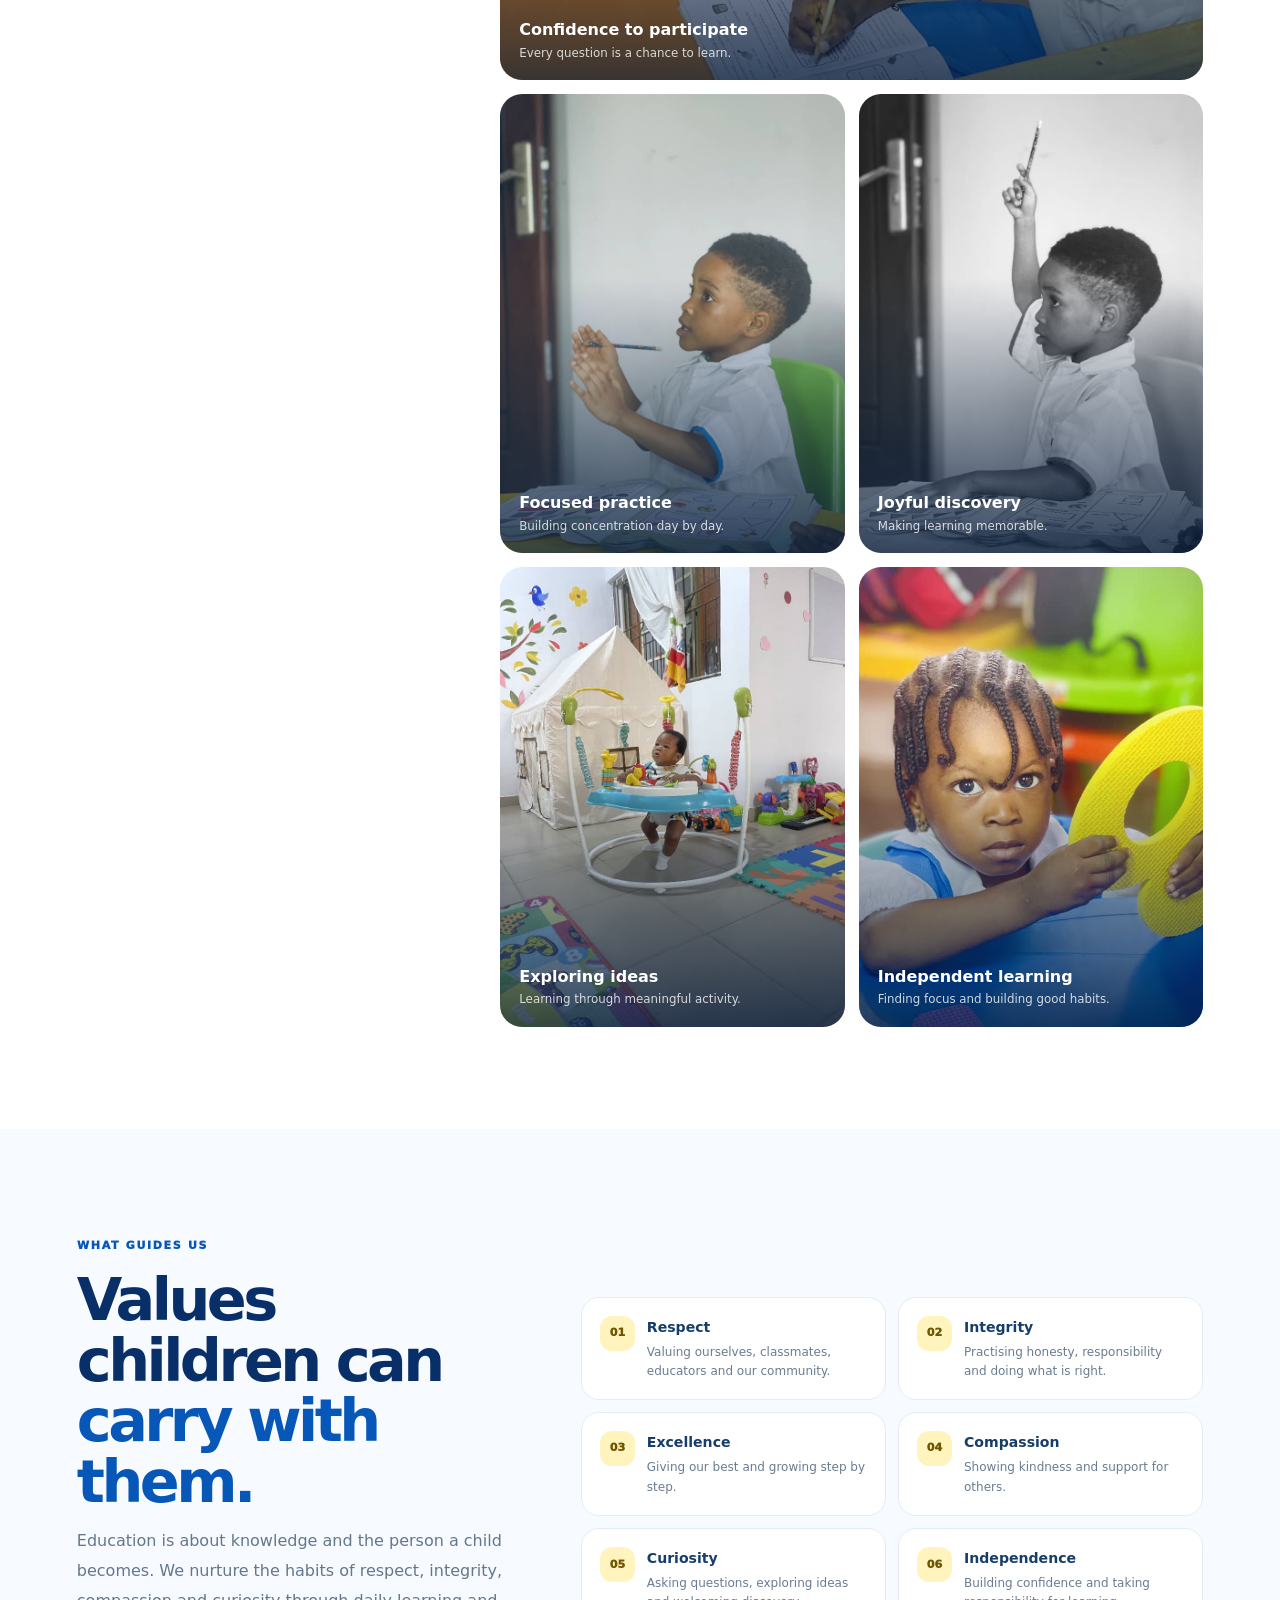
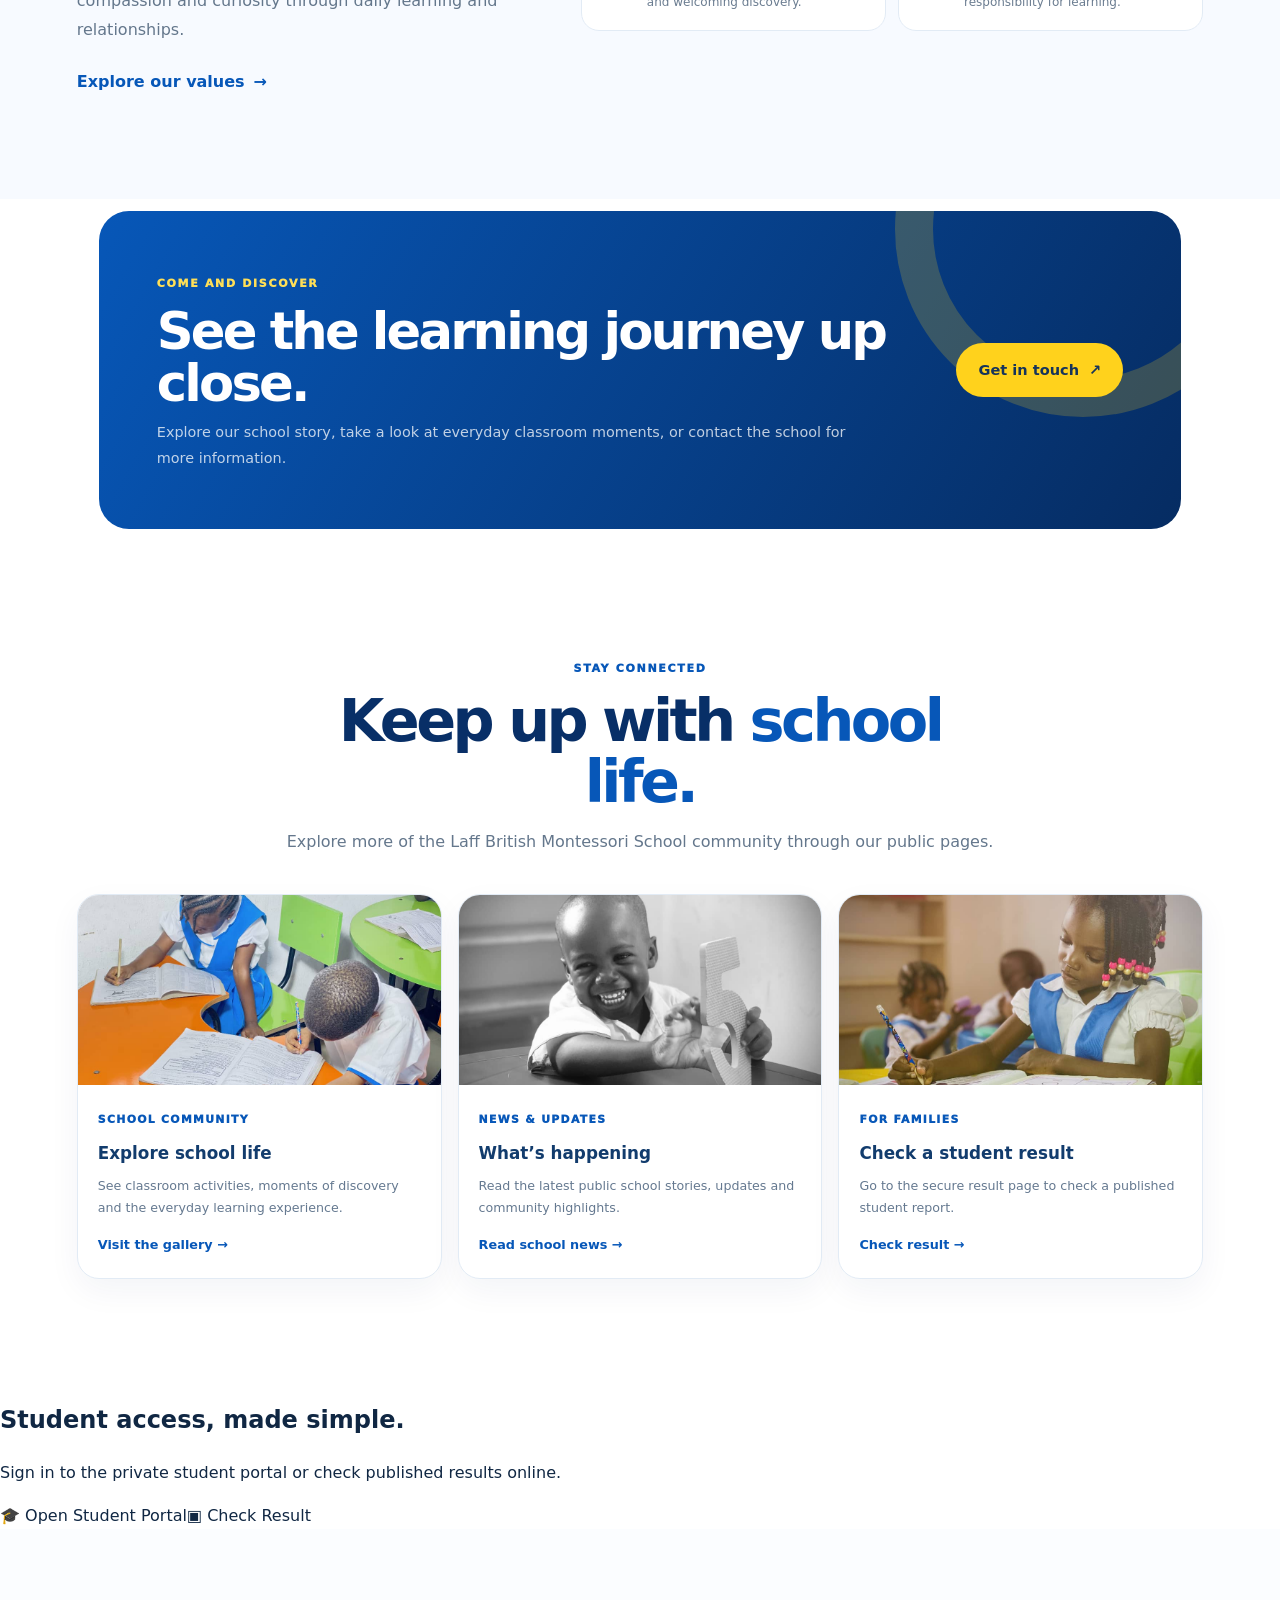
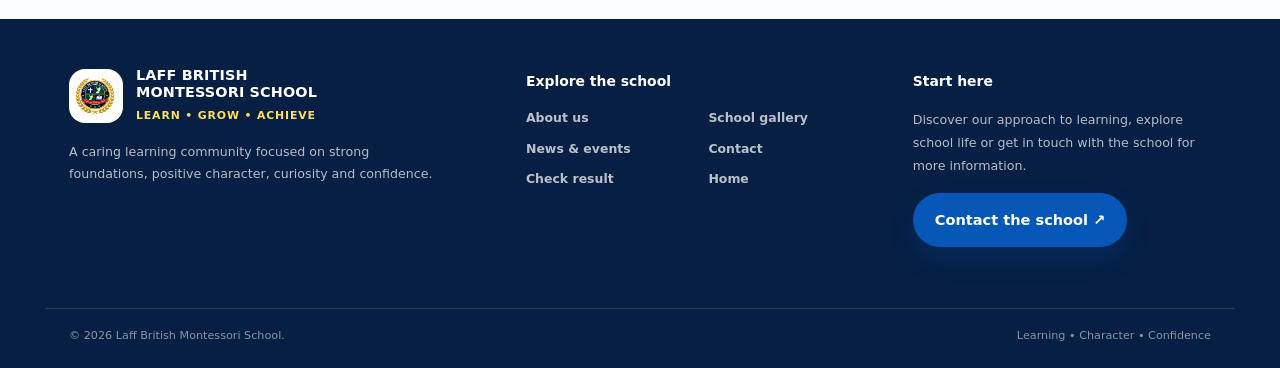
==== commit 6e24fd78: "Refresh homepage styles for original icons" ====
--- a/index.html
+++ b/index.html
@@ -24,7 +24,7 @@
 <title>LAFF | Laff British Montessori School</title>
 <link rel="icon" type="image/svg+xml" href="/assets/school-logo.svg">
 <link rel="stylesheet" href="assets/styles.css">
-<link rel="stylesheet" href="/assets/frontend-refresh.css?v=homepage-tick-upgrade-20261029">
+<link rel="stylesheet" href="/assets/frontend-refresh.css?v=homepage-own-icons-20261029">
 <script src="/assets/home-hero-slider.js?v=1" defer></script>
 </head>
 <body>
--- a/assets/frontend-refresh.css
+++ b/assets/frontend-refresh.css
@@ -356,3 +356,42 @@
 @media(max-width:520px){
   .front-floating-icon:before,.front-quick-icon:before{font-size:1.12rem!important}
 }
+
+
+/* Restore the homepage's original icons in the three highlighted areas. */
+/* The quick cards keep their own glyphs: flower, diamond, arrow and heart. */
+.front-quick-icon{
+  border-radius:14px!important;
+  background:#eef6ff!important;
+  border:0!important;
+  color:#0757b8!important;
+  font-size:1.22rem!important;
+  font-weight:500!important;
+  box-shadow:none!important;
+  overflow:visible!important;
+}
+.front-quick-icon:before{content:none!important;display:none!important}
+
+/* The floating note keeps its original sparkle on the warm yellow tile. */
+.front-floating-icon{
+  border-radius:14px!important;
+  background:#fff3b9!important;
+  border:0!important;
+  color:#745300!important;
+  font-size:1.35rem!important;
+  font-weight:500!important;
+  box-shadow:none!important;
+  overflow:visible!important;
+}
+.front-floating-icon:before{content:none!important;display:none!important}
+
+/* The welcome label uses its original small green dot, not a check symbol. */
+.front-eyebrow:before{
+  content:""!important;
+  display:inline-block!important;
+  width:8px!important;height:8px!important;flex:0 0 8px!important;
+  border-radius:50%!important;
+  background:#20a56a!important;
+  color:transparent!important;font-size:0!important;
+  box-shadow:0 0 0 5px rgba(32,165,106,.12)!important;
+}
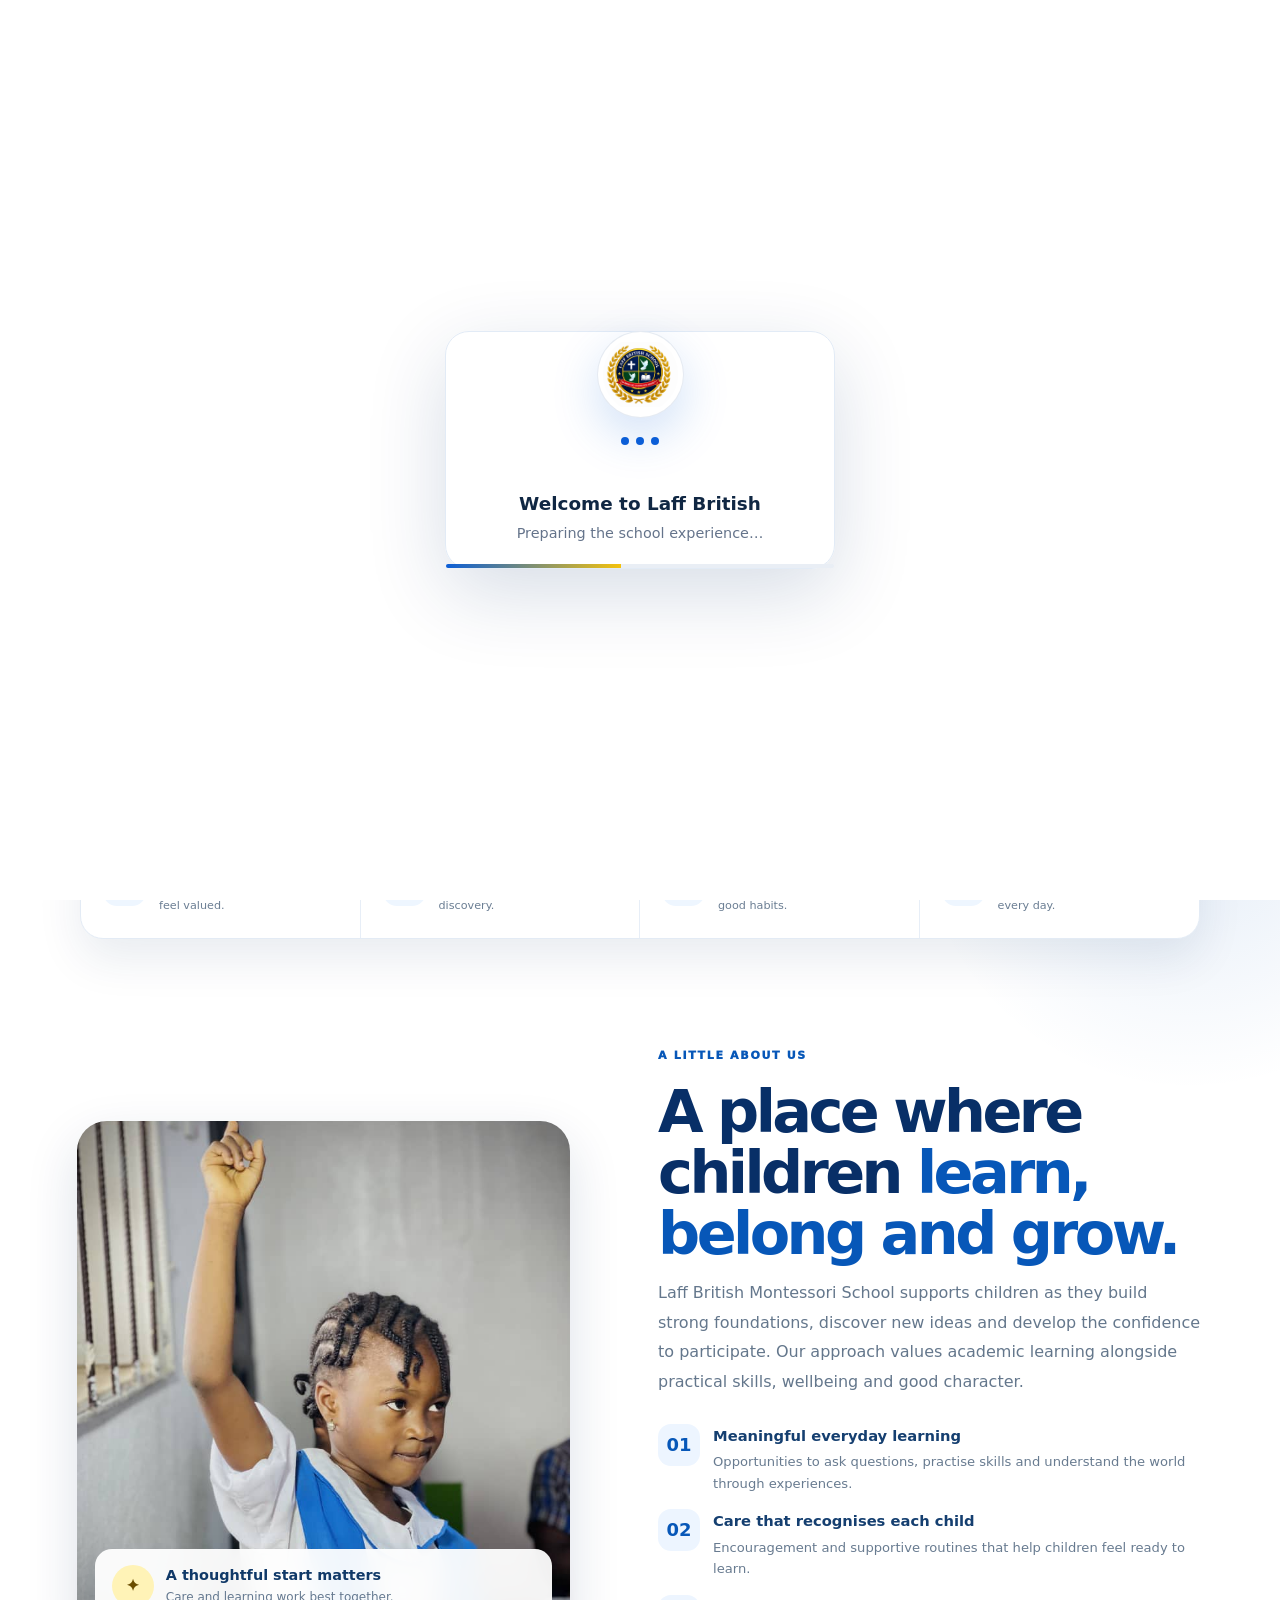
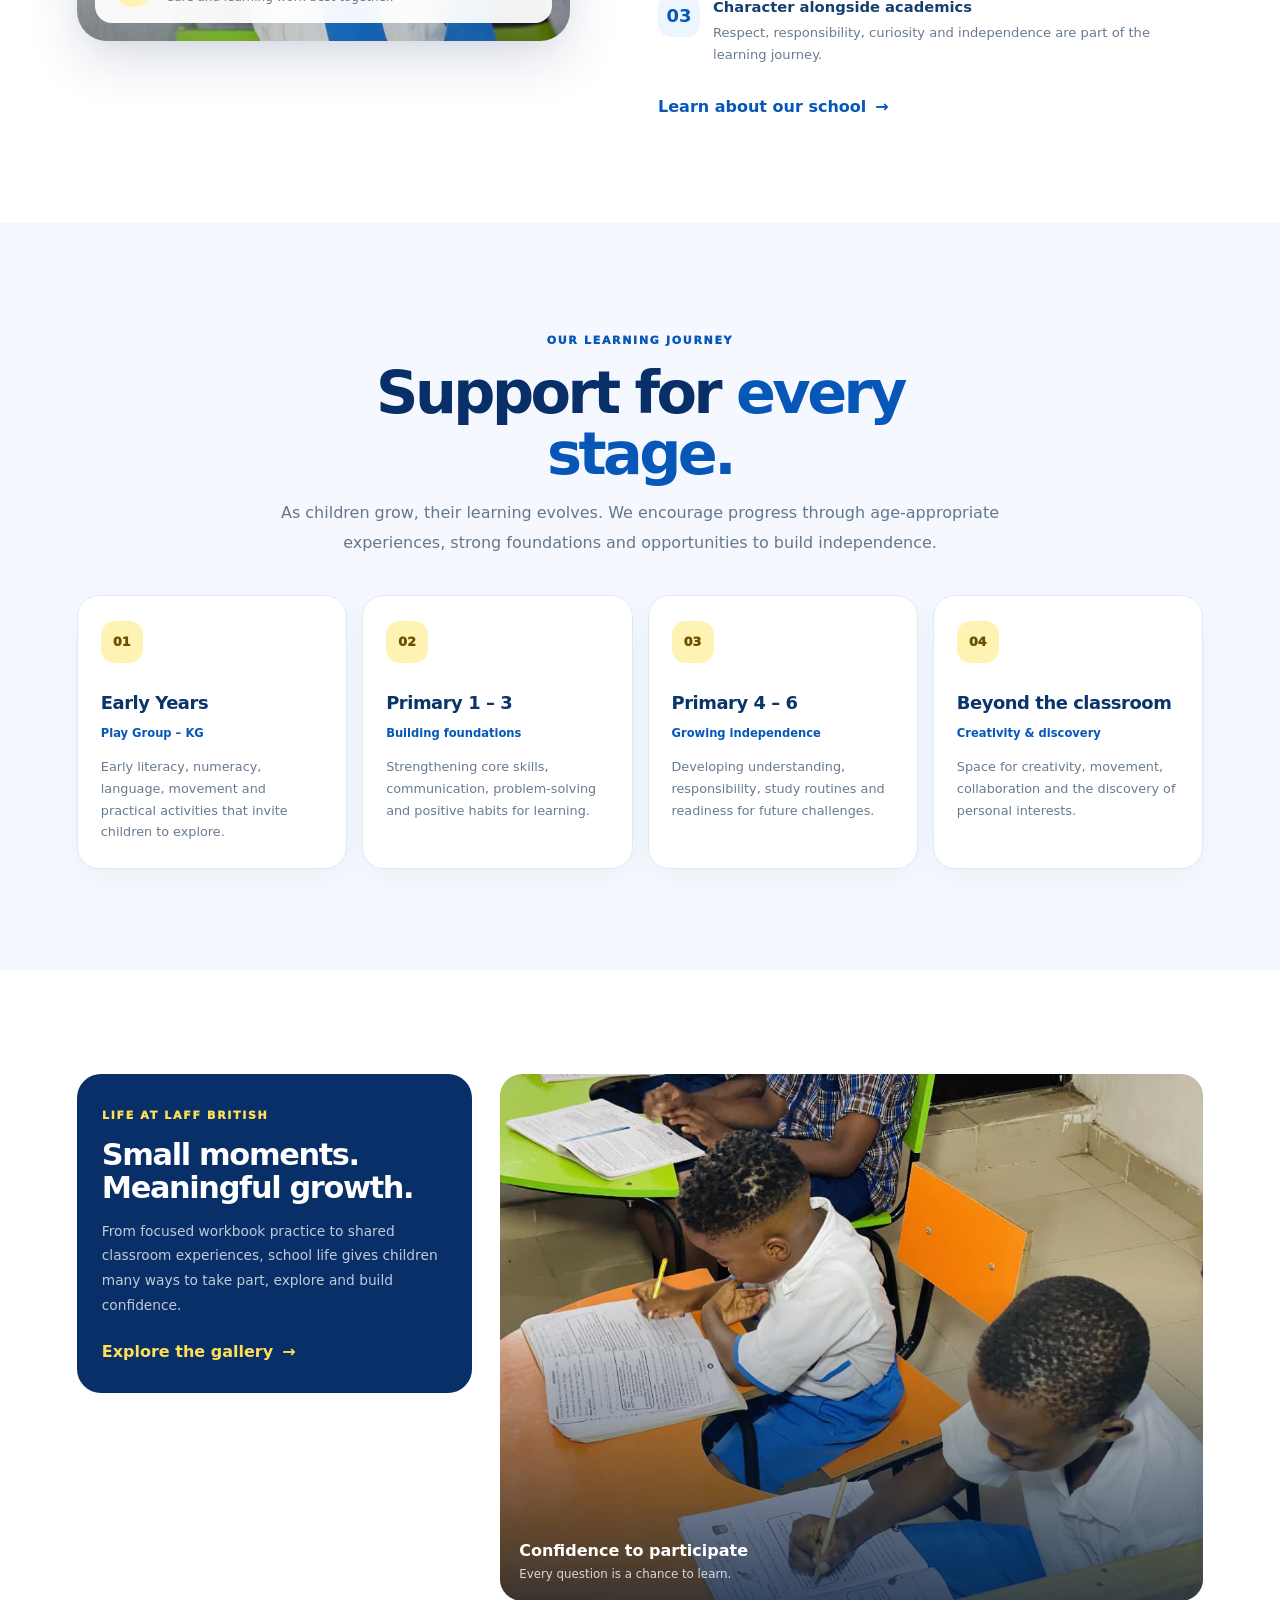
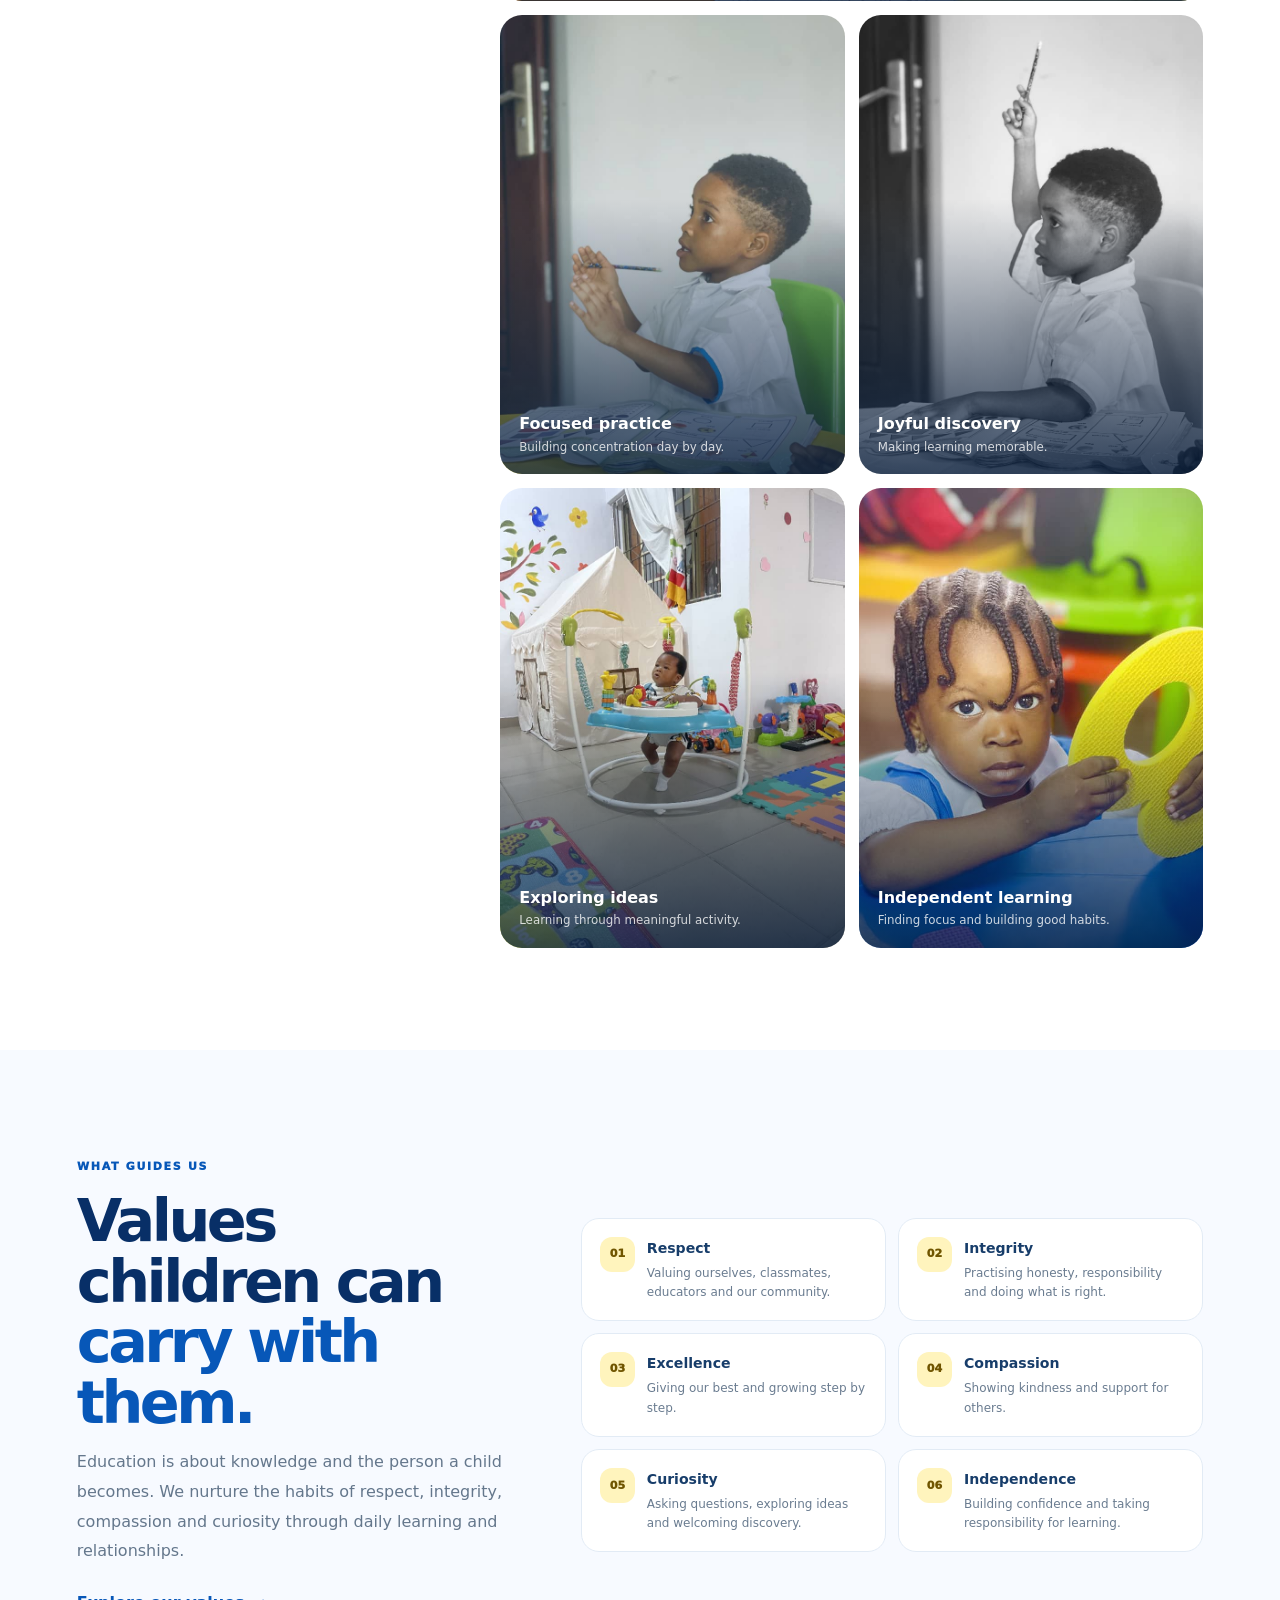
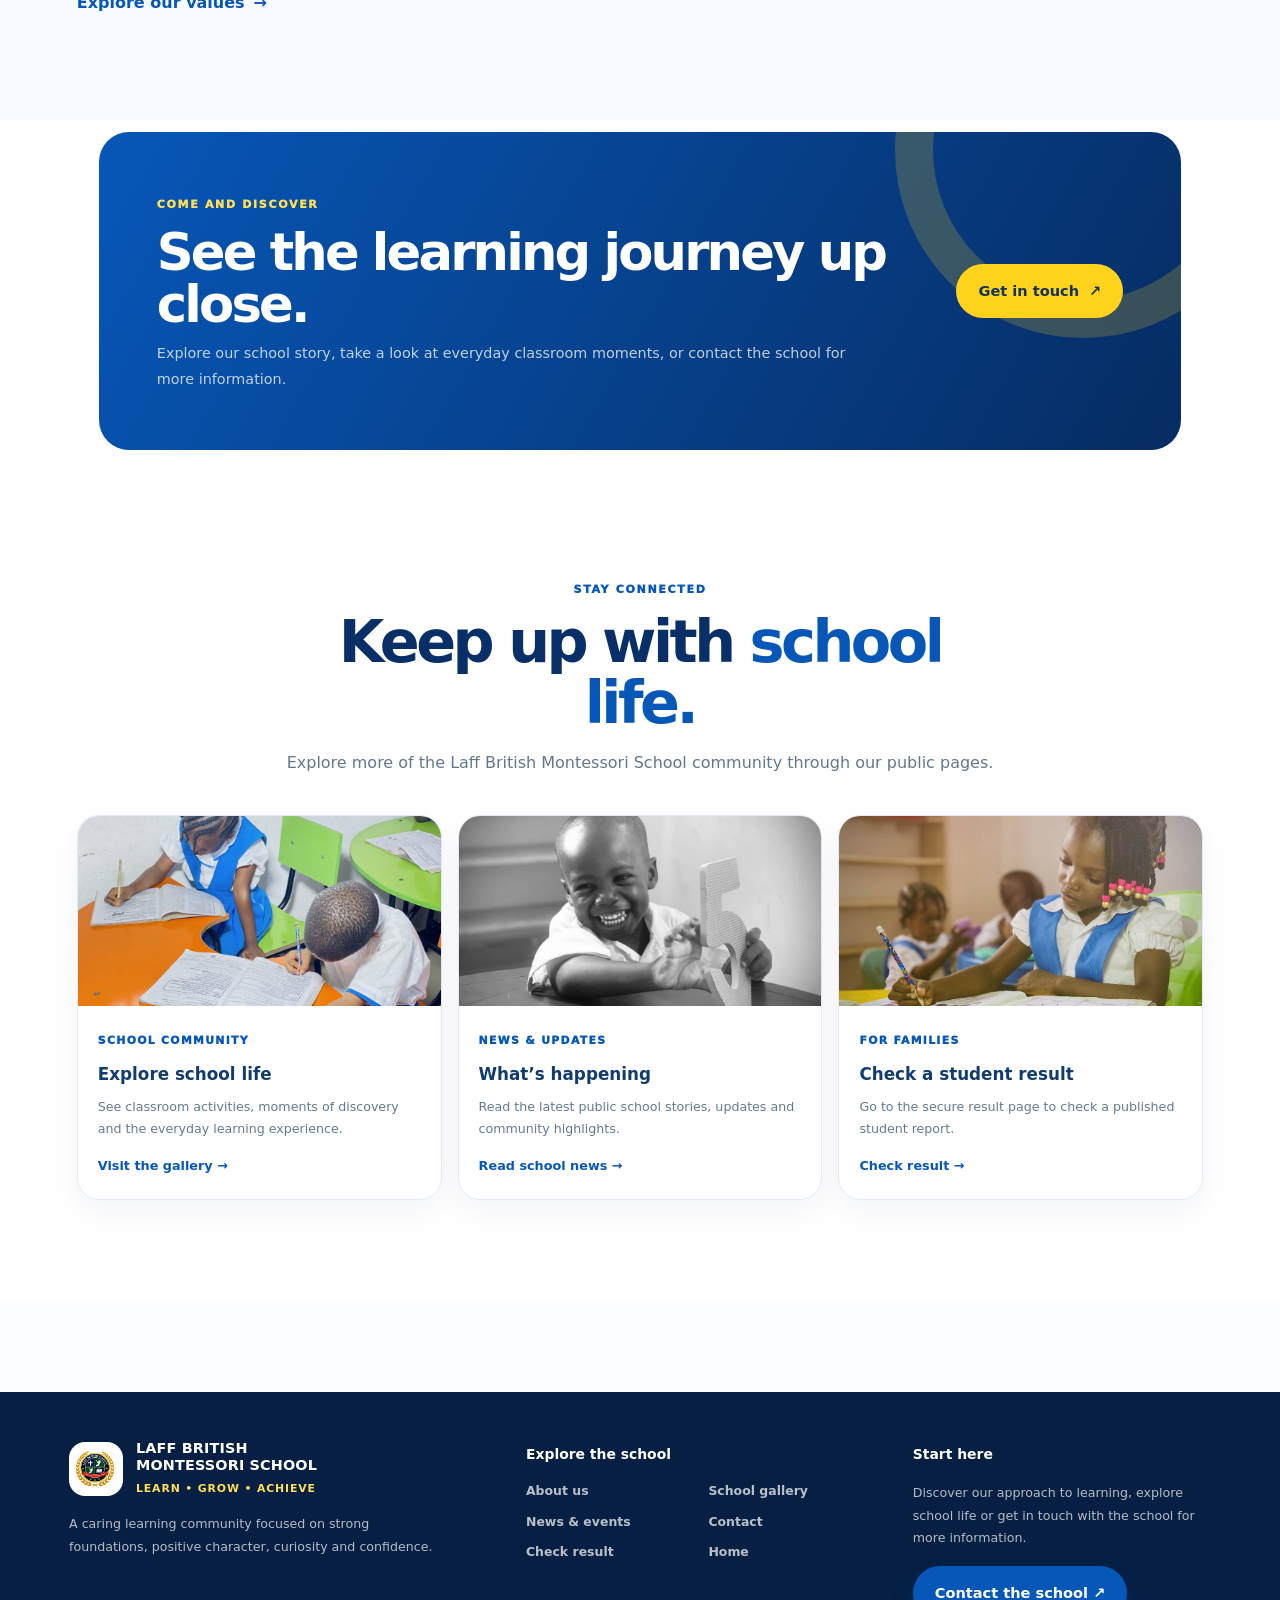
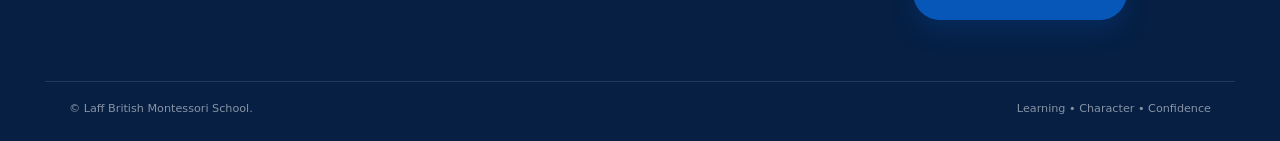
==== commit ad4cf566: "Refresh homepage assets for student portal welcome" ====
--- a/index.html
+++ b/index.html
@@ -24,7 +24,7 @@
 <title>LAFF | Laff British Montessori School</title>
 <link rel="icon" type="image/svg+xml" href="/assets/school-logo.svg">
 <link rel="stylesheet" href="assets/styles.css">
-<link rel="stylesheet" href="/assets/frontend-refresh.css?v=homepage-own-icons-20261029">
+<link rel="stylesheet" href="/assets/frontend-refresh.css?v=student-portal-first-visit-20261029">
 <script src="/assets/home-hero-slider.js?v=1" defer></script>
 </head>
 <body>
@@ -129,5 +129,5 @@
   </div>
   <div class="front-footer-bottom"><span>© <span id="year"></span> Laff British Montessori School.</span><span>Learning • Character • Confidence</span></div>
 </footer>
-<script src="/assets/app.js?v=body-icons-only-20261029"></script>
+<script src="/assets/app.js?v=student-portal-first-visit-20261029"></script>
 </body>
--- a/assets/frontend-refresh.css
+++ b/assets/frontend-refresh.css
@@ -395,3 +395,87 @@
   color:transparent!important;font-size:0!important;
   box-shadow:0 0 0 5px rgba(32,165,106,.12)!important;
 }
+
+
+/* First-visit student portal welcome prompt */
+.student-portal-modal{
+  position:fixed;inset:0;z-index:9999;display:grid;place-items:center;
+  padding:22px;background:rgba(4,20,44,.62);backdrop-filter:blur(8px);
+  opacity:0;visibility:hidden;transition:opacity .22s ease,visibility .22s ease;
+}
+.student-portal-modal.open{opacity:1;visibility:visible}
+body.portal-modal-open{overflow:hidden}
+.student-portal-card{
+  position:relative;display:grid;grid-template-columns:minmax(0,.92fr) minmax(0,1fr);
+  width:min(860px,100%);max-height:calc(100vh - 44px);overflow:auto;
+  background:#fff;border:1px solid rgba(255,255,255,.7);border-radius:28px;
+  box-shadow:0 32px 100px rgba(0,16,40,.28);transform:translateY(12px) scale(.99);
+  transition:transform .22s ease;
+}
+.student-portal-modal.open .student-portal-card{transform:translateY(0) scale(1)}
+.student-portal-close{
+  position:absolute;top:13px;right:13px;z-index:3;display:grid;place-items:center;
+  width:40px;height:40px;border:1px solid #e0e9f4;border-radius:50%;
+  background:rgba(255,255,255,.96);color:#12345a;font-size:25px;line-height:1;cursor:pointer;
+  box-shadow:0 5px 18px rgba(8,42,84,.1)
+}
+.student-portal-preview{
+  display:flex;flex-direction:column;justify-content:space-between;gap:26px;
+  min-width:0;padding:38px 30px 30px;
+  background:radial-gradient(circle at 5% 0%,rgba(255,210,28,.23),transparent 34%),
+    linear-gradient(145deg,#062c62 0%,#0757b8 72%,#1682c7 100%);
+  color:#fff;overflow:hidden;position:relative;
+}
+.student-portal-preview:after{
+  content:"";position:absolute;width:230px;height:230px;right:-100px;bottom:-105px;
+  border:1px solid rgba(255,255,255,.2);border-radius:50%;
+  box-shadow:0 0 0 24px rgba(255,255,255,.035),0 0 0 52px rgba(255,255,255,.025);pointer-events:none
+}
+.student-portal-topline{display:flex;flex-wrap:wrap;align-items:center;gap:8px 12px;justify-content:space-between;font-size:.68rem;font-weight:800;letter-spacing:.04em;color:rgba(255,255,255,.76)}
+.student-portal-topline span:last-child{padding:5px 8px;border:1px solid rgba(255,255,255,.22);border-radius:99px;color:#fff}
+.student-portal-preview-main{display:flex;align-items:center;gap:15px;position:relative;z-index:1}
+.student-portal-logo{display:grid;place-items:center;flex:0 0 68px;width:68px;height:68px;padding:7px;border:1px solid rgba(255,255,255,.65);border-radius:20px;background:#fff;box-shadow:0 12px 25px rgba(0,18,45,.15)}
+.student-portal-logo img{width:100%;height:100%;object-fit:contain}
+.student-portal-preview-main>div:last-child{display:grid;gap:5px}
+.student-portal-preview-main small{font-size:.62rem;font-weight:900;letter-spacing:.13em;color:#ffe47b}
+.student-portal-preview-main strong{font-size:clamp(1.55rem,3vw,2.15rem);line-height:1.05;letter-spacing:-.045em}
+.student-portal-preview-main span{font-size:.78rem;line-height:1.55;color:rgba(255,255,255,.79)}
+.student-portal-ui{display:grid;grid-template-columns:repeat(3,minmax(0,1fr));gap:8px;position:relative;z-index:1}
+.student-portal-ui span{display:grid;gap:9px;min-width:0;padding:11px 9px;border:1px solid rgba(255,255,255,.19);border-radius:13px;background:rgba(255,255,255,.08);font-size:.68rem;font-weight:800;color:rgba(255,255,255,.94)}
+.student-portal-ui i{display:grid;place-items:center;width:27px;height:27px;border-radius:9px;background:#fff;color:#0757b8;font-size:.66rem;font-style:normal;font-weight:950}
+.student-portal-visit-label{position:relative;z-index:1;font-size:.65rem;font-weight:950;letter-spacing:.12em;color:#fff}
+.student-portal-copy{align-self:center;padding:48px clamp(25px,4vw,42px) 38px}
+.student-portal-kicker{display:inline-flex;align-items:center;gap:8px;margin-bottom:15px;color:#168653;font-size:.68rem;font-weight:950;letter-spacing:.12em;text-transform:uppercase}
+.student-portal-kicker:before{content:"";width:8px;height:8px;border-radius:50%;background:#20a56a;box-shadow:0 0 0 5px rgba(32,165,106,.12)}
+.student-portal-copy h2{margin:0 0 14px;color:#082f67;font-size:clamp(2rem,4vw,2.8rem);font-weight:950;line-height:1.04;letter-spacing:-.065em}
+.student-portal-copy h2 em{display:block;margin-top:4px;color:#0757b8;font-style:normal}
+.student-portal-copy p{margin:0;color:#60748c;font-size:.94rem;line-height:1.8}
+.student-portal-actions{display:grid;gap:10px;margin-top:26px}
+.student-portal-visit,.student-portal-continue{
+  display:flex;align-items:center;justify-content:center;gap:9px;width:100%;min-height:49px;padding:13px 17px;
+  border-radius:13px;font-size:.86rem;font-weight:900;text-align:center;text-decoration:none;cursor:pointer;
+  transition:transform .18s,background .18s,box-shadow .18s
+}
+.student-portal-visit{border:1px solid #0757b8;background:#0757b8;color:#fff!important;box-shadow:0 10px 22px rgba(7,87,184,.18)}
+.student-portal-visit:hover{background:#064a9c;box-shadow:0 13px 25px rgba(7,87,184,.24);transform:translateY(-1px)}
+.student-portal-continue{border:1px solid #dce7f3;background:#fff;color:#2b4869}
+.student-portal-continue:hover{background:#f3f8ff}
+.student-portal-close:focus-visible,.student-portal-visit:focus-visible,.student-portal-continue:focus-visible{outline:3px solid rgba(7,87,184,.35);outline-offset:3px}
+@media(max-width:650px){
+  .student-portal-modal{padding:12px}
+  .student-portal-card{grid-template-columns:1fr;max-height:calc(100vh - 24px);border-radius:22px}
+  .student-portal-preview{gap:18px;padding:22px 22px 19px}
+  .student-portal-preview-main{gap:12px}
+  .student-portal-logo{width:54px;height:54px;flex-basis:54px;border-radius:16px}
+  .student-portal-preview-main strong{font-size:1.55rem}
+  .student-portal-preview-main span{font-size:.7rem}
+  .student-portal-ui{display:none}
+  .student-portal-visit-label{font-size:.58rem}
+  .student-portal-copy{padding:27px 23px 24px}
+  .student-portal-copy h2{font-size:2.15rem;max-width:320px}
+  .student-portal-copy p{font-size:.87rem}
+  .student-portal-actions{margin-top:20px}
+}
+@media(prefers-reduced-motion:reduce){
+  .student-portal-modal,.student-portal-card,.student-portal-visit,.student-portal-continue{transition:none!important}
+}
